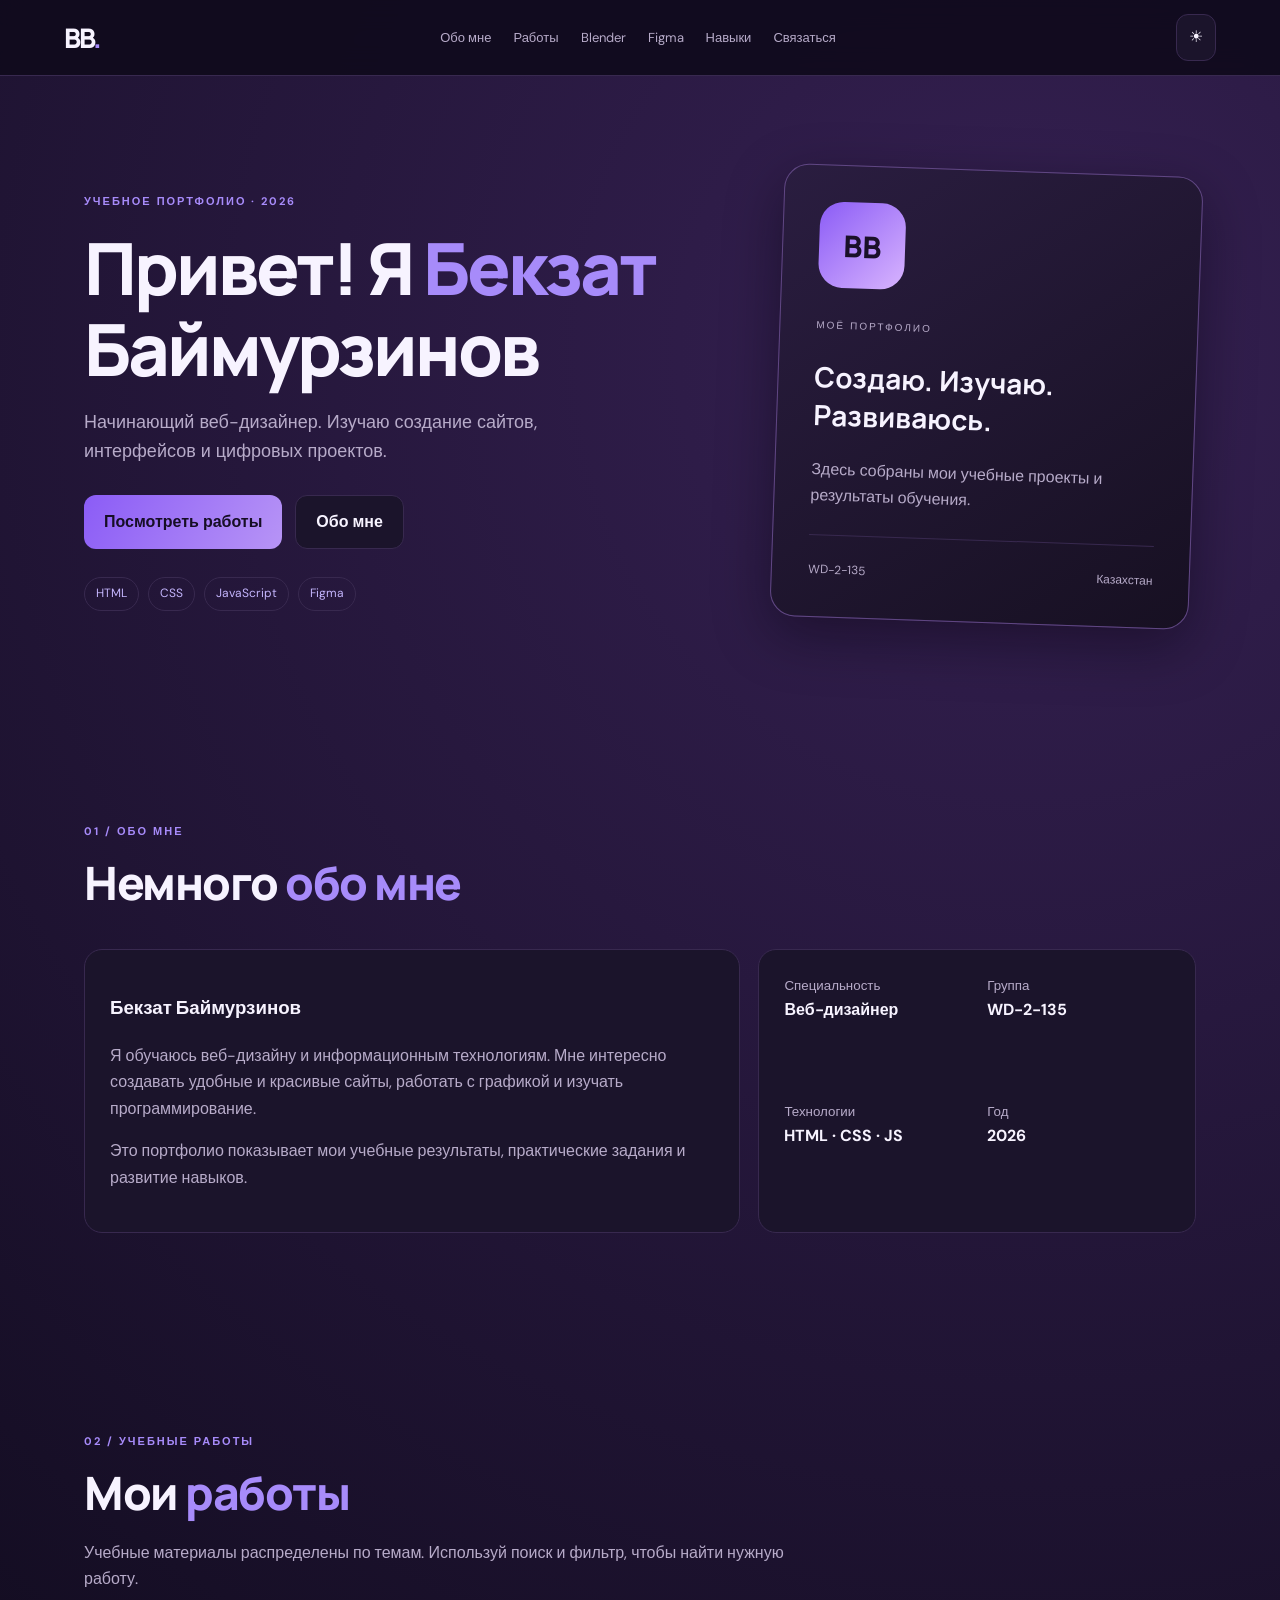
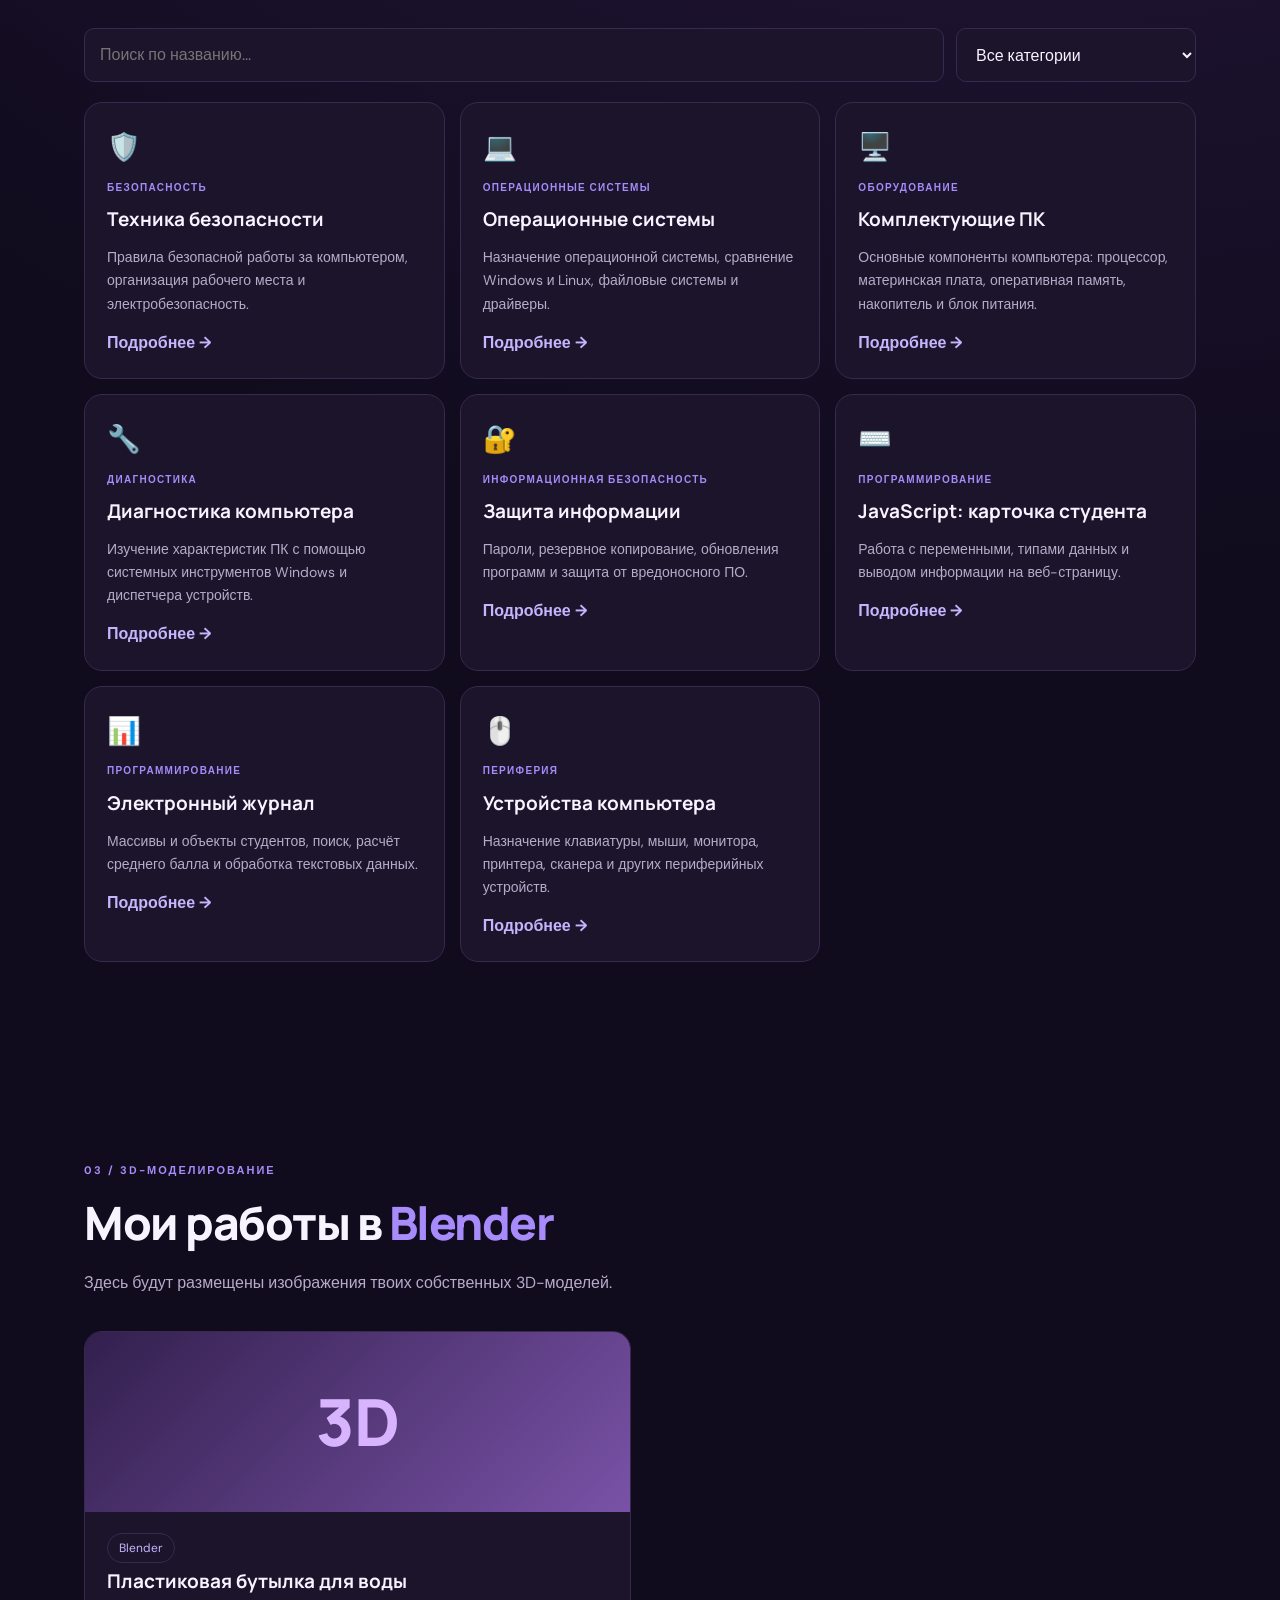
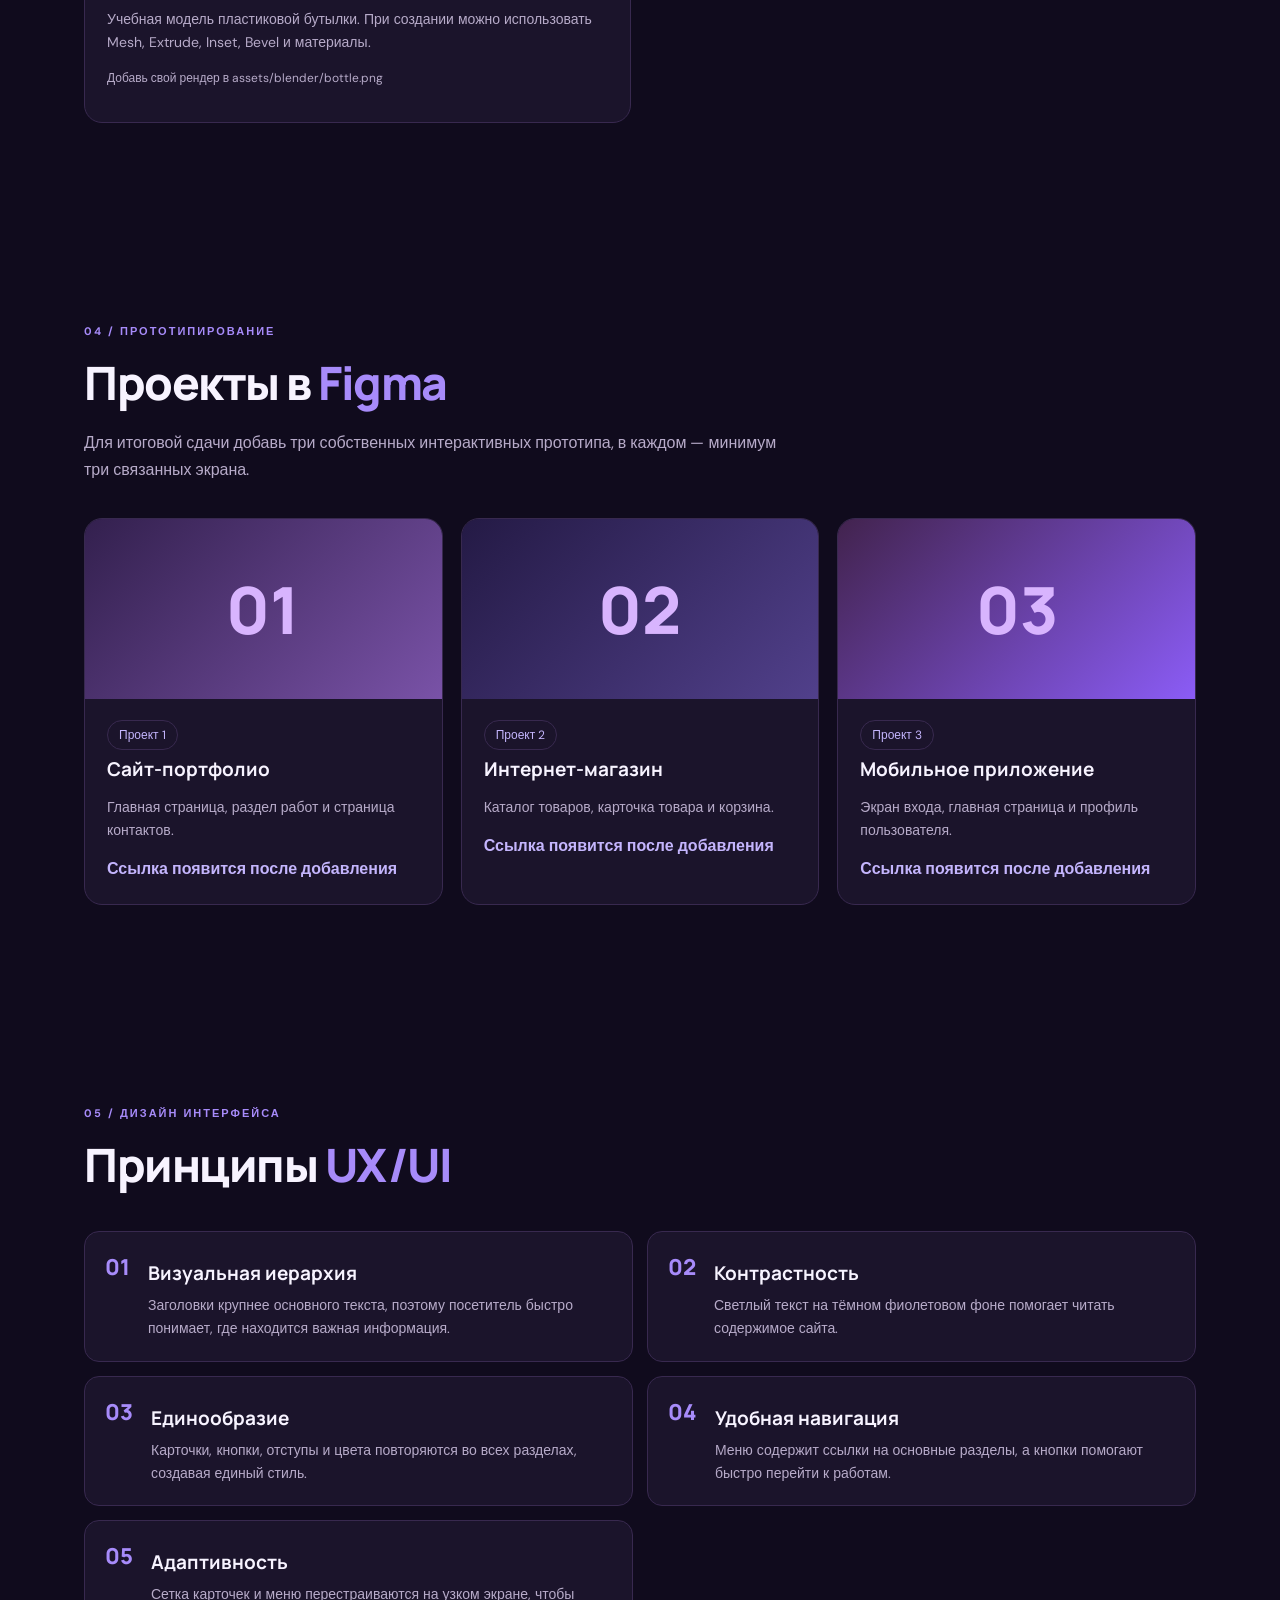
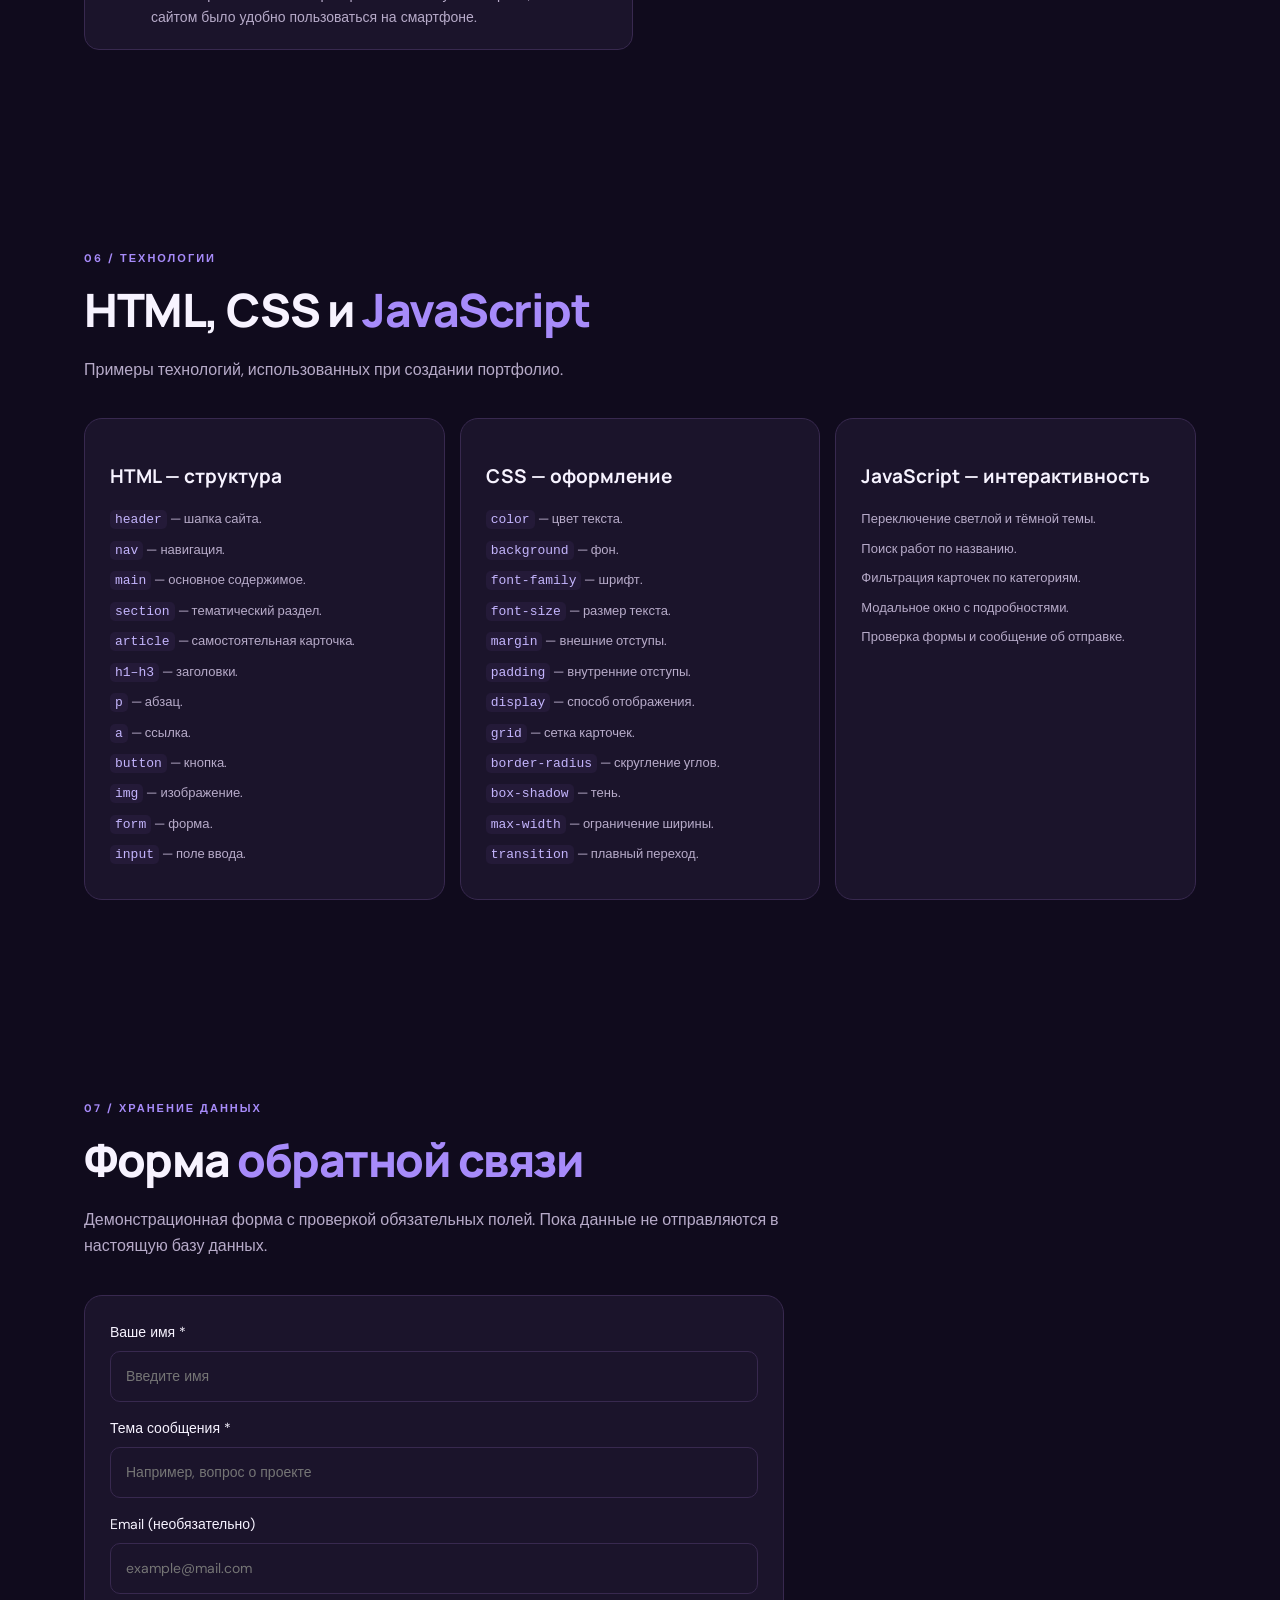
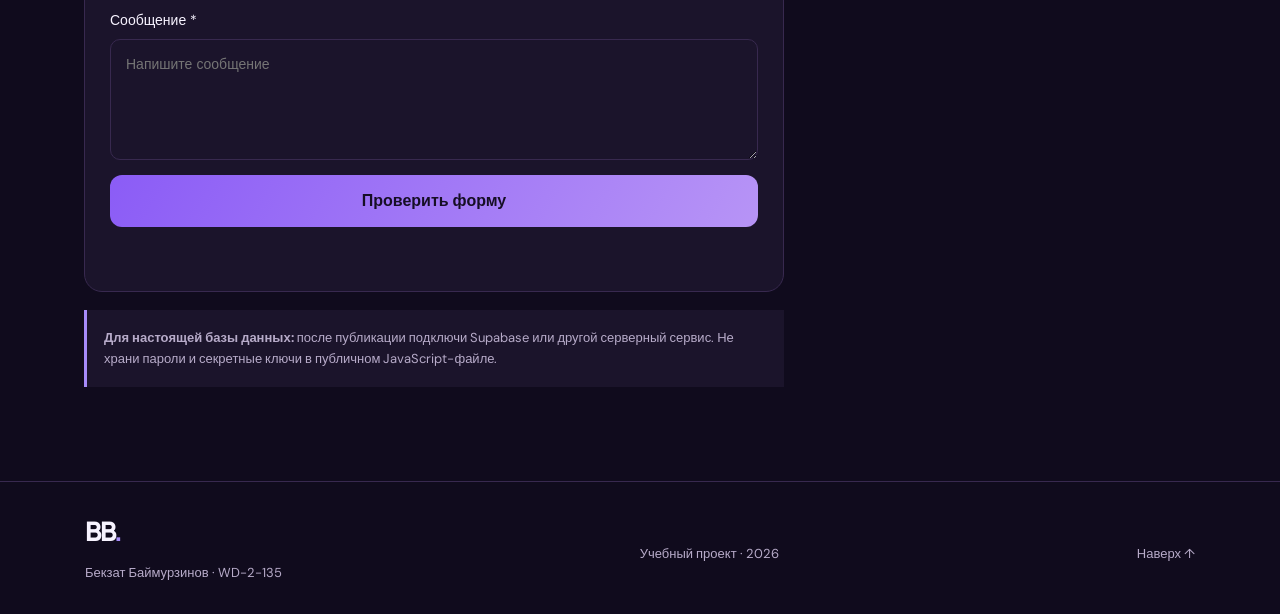
==== index.html @ d501aee7 "Add files via upload" ====
<!DOCTYPE html>
<html lang="ru">
<head>
  <meta charset="UTF-8">
  <meta name="viewport" content="width=device-width, initial-scale=1.0">
  <meta name="description" content="Учебное портфолио Бекзата Баймурзинова, веб-дизайнера.">
  <title>Бекзат Баймурзинов — Портфолио</title>
  <link rel="stylesheet" href="style.css">
</head>
<body>
  <header class="header">
    <a class="logo" href="#home">BB<span>.</span></a>
    <button class="menu-toggle" id="menuToggle" aria-label="Открыть меню">☰</button>
    <nav id="nav">
      <a href="#about">Обо мне</a>
      <a href="#works">Работы</a>
      <a href="#blender">Blender</a>
      <a href="#figma">Figma</a>
      <a href="#skills">Навыки</a>
      <a href="#contact">Связаться</a>
    </nav>
    <button class="theme-toggle" id="themeToggle" aria-label="Переключить тему">☀</button>
  </header>

  <main>
    <section class="hero section" id="home">
      <div class="hero-content">
        <p class="eyebrow">УЧЕБНОЕ ПОРТФОЛИО · 2026</p>
        <h1>Привет! Я <span>Бекзат</span><br>Баймурзинов</h1>
        <p class="hero-text">Начинающий веб-дизайнер. Изучаю создание сайтов, интерфейсов и цифровых проектов.</p>
        <div class="hero-actions">
          <a class="btn primary" href="#works">Посмотреть работы</a>
          <a class="btn secondary" href="#about">Обо мне</a>
        </div>
        <div class="hero-tags"><span>HTML</span><span>CSS</span><span>JavaScript</span><span>Figma</span></div>
      </div>
      <div class="hero-card">
        <div class="avatar">BB</div>
        <p class="hero-card-label">МОЁ ПОРТФОЛИО</p>
        <h2>Создаю. Изучаю. Развиваюсь.</h2>
        <p>Здесь собраны мои учебные проекты и результаты обучения.</p>
        <div class="card-line"></div>
        <div class="card-bottom"><span>WD-2-135</span><span>Казахстан</span></div>
      </div>
    </section>

    <section class="section" id="about">
      <div class="section-heading"><p class="eyebrow">01 / ОБО МНЕ</p><h2>Немного <span>обо мне</span></h2></div>
      <div class="about-grid">
        <article class="panel">
          <h3>Бекзат Баймурзинов</h3>
          <p>Я обучаюсь веб-дизайну и информационным технологиям. Мне интересно создавать удобные и красивые сайты, работать с графикой и изучать программирование.</p>
          <p>Это портфолио показывает мои учебные результаты, практические задания и развитие навыков.</p>
        </article>
        <article class="panel facts">
          <div><small>Специальность</small><strong>Веб-дизайнер</strong></div>
          <div><small>Группа</small><strong>WD-2-135</strong></div>
          <div><small>Технологии</small><strong>HTML · CSS · JS</strong></div>
          <div><small>Год</small><strong>2026</strong></div>
        </article>
      </div>
    </section>

    <section class="section" id="works">
      <div class="section-heading"><p class="eyebrow">02 / УЧЕБНЫЕ РАБОТЫ</p><h2>Мои <span>работы</span></h2><p>Учебные материалы распределены по темам. Используй поиск и фильтр, чтобы найти нужную работу.</p></div>
      <div class="toolbar">
        <input id="searchInput" type="search" placeholder="Поиск по названию...">
        <select id="categoryFilter" aria-label="Фильтр работ">
          <option value="all">Все категории</option>
          <option value="Безопасность">Безопасность</option>
          <option value="Операционные системы">Операционные системы</option>
          <option value="Оборудование">Оборудование</option>
          <option value="Программирование">Программирование</option>
        </select>
      </div>
      <div class="work-grid" id="workGrid">
        <article class="work-card" data-category="Безопасность"><div class="work-icon">🛡️</div><p class="work-category">БЕЗОПАСНОСТЬ</p><h3>Техника безопасности</h3><p>Правила безопасной работы за компьютером, организация рабочего места и электробезопасность.</p><button class="text-button details-btn" data-title="Техника безопасности" data-info="При работе за компьютером важно правильно организовать рабочее место, соблюдать расстояние до монитора, делать перерывы и не работать с повреждёнными кабелями.">Подробнее →</button></article>
        <article class="work-card" data-category="Операционные системы"><div class="work-icon">💻</div><p class="work-category">ОПЕРАЦИОННЫЕ СИСТЕМЫ</p><h3>Операционные системы</h3><p>Назначение операционной системы, сравнение Windows и Linux, файловые системы и драйверы.</p><button class="text-button details-btn" data-title="Операционные системы" data-info="Операционная система управляет ресурсами компьютера, файлами, устройствами и запуском приложений. Примеры: Windows и Linux.">Подробнее →</button></article>
        <article class="work-card" data-category="Оборудование"><div class="work-icon">🖥️</div><p class="work-category">ОБОРУДОВАНИЕ</p><h3>Комплектующие ПК</h3><p>Основные компоненты компьютера: процессор, материнская плата, оперативная память, накопитель и блок питания.</p><button class="text-button details-btn" data-title="Комплектующие ПК" data-info="Процессор выполняет вычисления, оперативная память временно хранит данные, SSD хранит файлы, материнская плата соединяет компоненты, а блок питания обеспечивает их энергией.">Подробнее →</button></article>
        <article class="work-card" data-category="Оборудование"><div class="work-icon">🔧</div><p class="work-category">ДИАГНОСТИКА</p><h3>Диагностика компьютера</h3><p>Изучение характеристик ПК с помощью системных инструментов Windows и диспетчера устройств.</p><button class="text-button details-btn" data-title="Диагностика компьютера" data-info="Для диагностики Windows можно использовать msinfo32, dxdiag и devmgmt.msc. Эти инструменты помогают узнать характеристики, проверить устройства и драйверы.">Подробнее →</button></article>
        <article class="work-card" data-category="Безопасность"><div class="work-icon">🔐</div><p class="work-category">ИНФОРМАЦИОННАЯ БЕЗОПАСНОСТЬ</p><h3>Защита информации</h3><p>Пароли, резервное копирование, обновления программ и защита от вредоносного ПО.</p><button class="text-button details-btn" data-title="Защита информации" data-info="Для защиты информации используют сложные уникальные пароли, двухфакторную аутентификацию, обновления, антивирусную защиту и резервные копии.">Подробнее →</button></article>
        <article class="work-card" data-category="Программирование"><div class="work-icon">⌨️</div><p class="work-category">ПРОГРАММИРОВАНИЕ</p><h3>JavaScript: карточка студента</h3><p>Работа с переменными, типами данных и выводом информации на веб-страницу.</p><button class="text-button details-btn" data-title="JavaScript: карточка студента" data-info="В проекте используются переменные разных типов: строки, числа и логические значения. JavaScript выводит данные студента на HTML-страницу.">Подробнее →</button></article>
        <article class="work-card" data-category="Программирование"><div class="work-icon">📊</div><p class="work-category">ПРОГРАММИРОВАНИЕ</p><h3>Электронный журнал</h3><p>Массивы и объекты студентов, поиск, расчёт среднего балла и обработка текстовых данных.</p><button class="text-button details-btn" data-title="Электронный журнал" data-info="Электронный журнал хранит список студентов и оценки. С помощью JavaScript можно выполнять поиск, рассчитывать средний балл и выводить статистику.">Подробнее →</button></article>
        <article class="work-card" data-category="Оборудование"><div class="work-icon">🖱️</div><p class="work-category">ПЕРИФЕРИЯ</p><h3>Устройства компьютера</h3><p>Назначение клавиатуры, мыши, монитора, принтера, сканера и других периферийных устройств.</p><button class="text-button details-btn" data-title="Устройства компьютера" data-info="Периферийные устройства расширяют возможности ПК: клавиатура и мышь используются для ввода, монитор — для вывода изображения, принтер — для печати.">Подробнее →</button></article>
      </div>
      <p class="empty-state" id="emptyState" hidden>По вашему запросу ничего не найдено.</p>
    </section>

    <section class="section" id="blender">
      <div class="section-heading"><p class="eyebrow">03 / 3D-МОДЕЛИРОВАНИЕ</p><h2>Мои работы в <span>Blender</span></h2><p>Здесь будут размещены изображения твоих собственных 3D-моделей.</p></div>
      <div class="project-grid">
        <article class="project-card"><div class="placeholder-art">3D</div><div class="project-body"><span class="pill">Blender</span><h3>Пластиковая бутылка для воды</h3><p>Учебная модель пластиковой бутылки. При создании можно использовать Mesh, Extrude, Inset, Bevel и материалы.</p><p class="muted">Добавь свой рендер в assets/blender/bottle.png</p></div></article>
      </div>
    </section>

    <section class="section" id="figma">
      <div class="section-heading"><p class="eyebrow">04 / ПРОТОТИПИРОВАНИЕ</p><h2>Проекты в <span>Figma</span></h2><p>Для итоговой сдачи добавь три собственных интерактивных прототипа, в каждом — минимум три связанных экрана.</p></div>
      <div class="project-grid three">
        <article class="project-card"><div class="placeholder-art">01</div><div class="project-body"><span class="pill">Проект 1</span><h3>Сайт-портфолио</h3><p>Главная страница, раздел работ и страница контактов.</p><a class="text-button" href="#" aria-label="Добавить ссылку на прототип 1">Ссылка появится после добавления</a></div></article>
        <article class="project-card"><div class="placeholder-art alt">02</div><div class="project-body"><span class="pill">Проект 2</span><h3>Интернет-магазин</h3><p>Каталог товаров, карточка товара и корзина.</p><a class="text-button" href="#" aria-label="Добавить ссылку на прототип 2">Ссылка появится после добавления</a></div></article>
        <article class="project-card"><div class="placeholder-art third">03</div><div class="project-body"><span class="pill">Проект 3</span><h3>Мобильное приложение</h3><p>Экран входа, главная страница и профиль пользователя.</p><a class="text-button" href="#" aria-label="Добавить ссылку на прототип 3">Ссылка появится после добавления</a></div></article>
      </div>
    </section>

    <section class="section" id="uxui">
      <div class="section-heading"><p class="eyebrow">05 / ДИЗАЙН ИНТЕРФЕЙСА</p><h2>Принципы <span>UX/UI</span></h2></div>
      <div class="principles">
        <article><b>01</b><div><h3>Визуальная иерархия</h3><p>Заголовки крупнее основного текста, поэтому посетитель быстро понимает, где находится важная информация.</p></div></article>
        <article><b>02</b><div><h3>Контрастность</h3><p>Светлый текст на тёмном фиолетовом фоне помогает читать содержимое сайта.</p></div></article>
        <article><b>03</b><div><h3>Единообразие</h3><p>Карточки, кнопки, отступы и цвета повторяются во всех разделах, создавая единый стиль.</p></div></article>
        <article><b>04</b><div><h3>Удобная навигация</h3><p>Меню содержит ссылки на основные разделы, а кнопки помогают быстро перейти к работам.</p></div></article>
        <article><b>05</b><div><h3>Адаптивность</h3><p>Сетка карточек и меню перестраиваются на узком экране, чтобы сайтом было удобно пользоваться на смартфоне.</p></div></article>
      </div>
    </section>

    <section class="section" id="skills">
      <div class="section-heading"><p class="eyebrow">06 / ТЕХНОЛОГИИ</p><h2>HTML, CSS и <span>JavaScript</span></h2><p>Примеры технологий, использованных при создании портфолио.</p></div>
      <div class="tech-grid">
        <article class="panel"><h3>HTML — структура</h3><p><code>header</code> — шапка сайта.</p><p><code>nav</code> — навигация.</p><p><code>main</code> — основное содержимое.</p><p><code>section</code> — тематический раздел.</p><p><code>article</code> — самостоятельная карточка.</p><p><code>h1–h3</code> — заголовки.</p><p><code>p</code> — абзац.</p><p><code>a</code> — ссылка.</p><p><code>button</code> — кнопка.</p><p><code>img</code> — изображение.</p><p><code>form</code> — форма.</p><p><code>input</code> — поле ввода.</p></article>
        <article class="panel"><h3>CSS — оформление</h3><p><code>color</code> — цвет текста.</p><p><code>background</code> — фон.</p><p><code>font-family</code> — шрифт.</p><p><code>font-size</code> — размер текста.</p><p><code>margin</code> — внешние отступы.</p><p><code>padding</code> — внутренние отступы.</p><p><code>display</code> — способ отображения.</p><p><code>grid</code> — сетка карточек.</p><p><code>border-radius</code> — скругление углов.</p><p><code>box-shadow</code> — тень.</p><p><code>max-width</code> — ограничение ширины.</p><p><code>transition</code> — плавный переход.</p></article>
        <article class="panel"><h3>JavaScript — интерактивность</h3><p>Переключение светлой и тёмной темы.</p><p>Поиск работ по названию.</p><p>Фильтрация карточек по категориям.</p><p>Модальное окно с подробностями.</p><p>Проверка формы и сообщение об отправке.</p></article>
      </div>
    </section>

    <section class="section" id="database">
      <div class="section-heading"><p class="eyebrow">07 / ХРАНЕНИЕ ДАННЫХ</p><h2>Форма <span>обратной связи</span></h2><p>Демонстрационная форма с проверкой обязательных полей. Пока данные не отправляются в настоящую базу данных.</p></div>
      <form class="contact-form panel" id="contactForm">
        <label>Ваше имя *<input name="visitorName" required minlength="2" placeholder="Введите имя"></label>
        <label>Тема сообщения *<input name="subject" required placeholder="Например, вопрос о проекте"></label>
        <label>Email (необязательно)<input name="email" type="email" placeholder="example@mail.com"></label>
        <label>Сообщение *<textarea name="message" required minlength="5" rows="4" placeholder="Напишите сообщение"></textarea></label>
        <button class="btn primary" type="submit">Проверить форму</button>
        <p class="form-note" id="formMessage" role="status"></p>
      </form>
      <div class="notice"><strong>Для настоящей базы данных:</strong> после публикации подключи Supabase или другой серверный сервис. Не храни пароли и секретные ключи в публичном JavaScript-файле.</div>
    </section>
  </main>

  <footer id="contact">
    <div><a class="logo" href="#home">BB<span>.</span></a><p>Бекзат Баймурзинов · WD-2-135</p></div>
    <p>Учебный проект · 2026</p>
    <a href="#home">Наверх ↑</a>
  </footer>

  <dialog id="detailsDialog"><button class="dialog-close" id="dialogClose" aria-label="Закрыть">×</button><p class="eyebrow">УЧЕБНАЯ РАБОТА</p><h2 id="dialogTitle"></h2><p id="dialogInfo"></p></dialog>
  <script src="script.js"></script>
</body>
</html>
---- style.css ----
@import url('https://fonts.googleapis.com/css2?family=DM+Sans:wght@400;500;600;700&family=Manrope:wght@400;500;600;700;800&display=swap');
:root{--bg:#100b1d;--surface:#1b142b;--surface2:#241a38;--text:#f7f3ff;--muted:#b7abc9;--accent:#a78bfa;--accent2:#c4b5fd;--line:#38294f;--shadow:0 18px 55px #05020b66}
*{box-sizing:border-box}html{scroll-behavior:smooth;scroll-padding-top:90px}body{margin:0;background:radial-gradient(circle at 80% 5%,#352052 0,transparent 27%),var(--bg);color:var(--text);font-family:'DM Sans',sans-serif;line-height:1.65}a{color:inherit;text-decoration:none}button,input,select,textarea{font:inherit}.header{height:76px;padding:0 max(5%,calc((100% - 1160px)/2));display:flex;align-items:center;gap:28px;justify-content:space-between;position:sticky;top:0;z-index:10;background:#100b1deF;border-bottom:1px solid var(--line);backdrop-filter:blur(14px)}.logo{font:800 27px Manrope;color:var(--text);letter-spacing:-2px}.logo span,h1 span,h2 span{color:var(--accent)}nav{display:flex;gap:22px}nav a{font-size:13px;color:var(--muted)}nav a:hover,.text-button:hover{color:var(--accent2)}.theme-toggle,.menu-toggle{border:1px solid var(--line);background:var(--surface);color:var(--text);border-radius:12px;padding:9px 12px;cursor:pointer}.menu-toggle{display:none}.section{max-width:1160px;margin:auto;padding:94px 24px}.hero{min-height:610px;display:grid;grid-template-columns:1.2fr .8fr;align-items:center;gap:65px}.eyebrow{color:var(--accent);font-size:11px;font-weight:700;letter-spacing:2px}.hero h1{font:800 clamp(42px,6vw,72px)/1.12 Manrope;letter-spacing:-3px;margin:18px 0}.hero-text{color:var(--muted);font-size:18px;max-width:560px}.hero-actions{display:flex;gap:13px;margin:28px 0}.btn{display:inline-flex;align-items:center;justify-content:center;border:0;border-radius:12px;padding:13px 20px;font-weight:700;cursor:pointer}.primary{background:linear-gradient(120deg,#8b5cf6,#b794f6);color:#160e25}.secondary{border:1px solid var(--line);color:var(--text);background:var(--surface)}.hero-tags{display:flex;gap:9px;flex-wrap:wrap}.hero-tags span,.pill{font-size:12px;color:var(--accent2);border:1px solid var(--line);padding:6px 11px;border-radius:30px}.hero-card{padding:36px;border:1px solid #604783;background:linear-gradient(145deg,#2a1d40,#171022);border-radius:25px;box-shadow:var(--shadow);transform:rotate(2deg)}.avatar{height:86px;width:86px;display:grid;place-items:center;border-radius:24px;background:linear-gradient(135deg,#8b5cf6,#d8b4fe);font:800 30px Manrope;color:#1a1029}.hero-card-label{font-size:10px;letter-spacing:2px;color:var(--accent);margin-top:30px}.hero-card h2{font:700 28px Manrope}.hero-card p{color:var(--muted)}.card-line{height:1px;background:var(--line);margin:25px 0}.card-bottom{display:flex;justify-content:space-between;color:var(--muted);font-size:12px}.section-heading{max-width:700px;margin-bottom:35px}.section-heading h2{font:800 clamp(32px,4vw,46px) Manrope;letter-spacing:-1.5px;margin:8px 0}.section-heading>p:last-child{color:var(--muted)}.about-grid{display:grid;grid-template-columns:1.2fr .8fr;gap:18px}.panel,.work-card,.project-card{background:var(--surface);border:1px solid var(--line);border-radius:18px;padding:25px}.panel p,.work-card p,.project-card p{color:var(--muted)}.facts{display:grid;grid-template-columns:1fr 1fr;gap:20px}.facts div{display:flex;flex-direction:column}.facts small{color:var(--muted)}.toolbar{display:flex;gap:12px;margin-bottom:20px}.toolbar input,.toolbar select,.contact-form input,.contact-form textarea{width:100%;padding:13px 15px;background:var(--surface);border:1px solid var(--line);border-radius:10px;color:var(--text);outline:none}.toolbar input:focus,.contact-form input:focus,.contact-form textarea:focus{border-color:var(--accent)}.toolbar select{max-width:240px}.work-grid{display:grid;grid-template-columns:repeat(3,1fr);gap:15px}.work-card{padding:22px;transition:.2s}.work-card:hover,.project-card:hover{transform:translateY(-4px);border-color:#8060ad}.work-icon{font-size:27px}.work-category{font-size:10px!important;letter-spacing:1.3px;color:var(--accent)!important;font-weight:700}.work-card h3,.project-card h3,.principles h3{font:700 19px Manrope;margin:8px 0}.work-card p:not(.work-category){font-size:14px}.text-button{background:none;border:0;padding:0;color:var(--accent2);font-weight:700;cursor:pointer}.empty-state{color:var(--muted)}.project-grid{display:grid;grid-template-columns:repeat(2,1fr);gap:18px}.project-grid.three{grid-template-columns:repeat(3,1fr)}.project-card{padding:0;overflow:hidden}.placeholder-art{height:180px;display:grid;place-items:center;font:800 65px Manrope;color:#d8b4fe;background:linear-gradient(135deg,#33204e,#7952a7)}.placeholder-art.alt{background:linear-gradient(135deg,#241a45,#51408b)}.placeholder-art.third{background:linear-gradient(135deg,#42234e,#8b5cf6)}.project-body{padding:22px}.project-body p{font-size:14px}.muted{font-size:12px!important}.principles{display:grid;grid-template-columns:1fr 1fr;gap:14px}.principles article{display:flex;gap:18px;padding:20px;background:var(--surface);border:1px solid var(--line);border-radius:15px}.principles article>b{font:800 22px Manrope;color:var(--accent)}.principles p{color:var(--muted);margin:0;font-size:14px}.tech-grid{display:grid;grid-template-columns:repeat(3,1fr);gap:15px}.tech-grid h3{font:700 19px Manrope}.tech-grid p{font-size:13px;margin:8px 0}.tech-grid code{color:var(--accent2);background:var(--surface2);padding:2px 5px;border-radius:5px}.contact-form{max-width:700px;display:grid;gap:15px}.contact-form label{display:grid;gap:7px;font-size:14px}.contact-form textarea{resize:vertical}.form-note{margin:0;min-height:24px}.notice{max-width:700px;margin-top:18px;padding:17px;border-left:3px solid var(--accent);background:var(--surface);color:var(--muted);font-size:13px}footer{border-top:1px solid var(--line);padding:30px max(5%,calc((100% - 1110px)/2));display:flex;align-items:center;justify-content:space-between;gap:20px;color:var(--muted);font-size:13px}dialog{max-width:480px;width:calc(100% - 32px);background:var(--surface2);color:var(--text);border:1px solid var(--line);border-radius:18px;padding:30px;box-shadow:var(--shadow)}dialog::backdrop{background:#05020bcc;backdrop-filter:blur(4px)}dialog p:last-child{color:var(--muted)}.dialog-close{float:right;border:0;background:none;color:var(--text);font-size:25px;cursor:pointer}
body.light{--bg:#f6f2fc;--surface:#fff;--surface2:#eee7fa;--text:#241936;--muted:#655a75;--line:#ded2ed;--accent:#7545c5;--accent2:#6840a8;--shadow:0 18px 55px #34204a18;background:radial-gradient(circle at 80% 5%,#e6dafa 0,transparent 27%),var(--bg)}body.light .header{background:#f6f2fced}body.light .hero-card{background:linear-gradient(145deg,#fff,#eee7fa)}
@media(max-width:850px){nav{gap:12px}nav a{font-size:12px}.work-grid{grid-template-columns:repeat(2,1fr)}.project-grid.three,.tech-grid{grid-template-columns:1fr 1fr}.hero{gap:25px}}
@media(max-width:650px){.header{height:66px;padding:0 18px}.menu-toggle{display:block;margin-left:auto}nav{display:none;position:absolute;top:65px;left:0;right:0;padding:18px;background:var(--surface);border-bottom:1px solid var(--line);flex-direction:column}nav.open{display:flex}.theme-toggle{margin-left:0}.section{padding:65px 18px}.hero{grid-template-columns:1fr;padding-top:65px;min-height:auto}.hero h1{letter-spacing:-2px}.hero-card{transform:none}.about-grid,.work-grid,.project-grid,.project-grid.three,.principles,.tech-grid{grid-template-columns:1fr}.toolbar{flex-direction:column}.toolbar select{max-width:none}.facts{grid-template-columns:1fr 1fr}footer{padding:25px 18px;flex-wrap:wrap}footer>p{width:100%;order:3}}
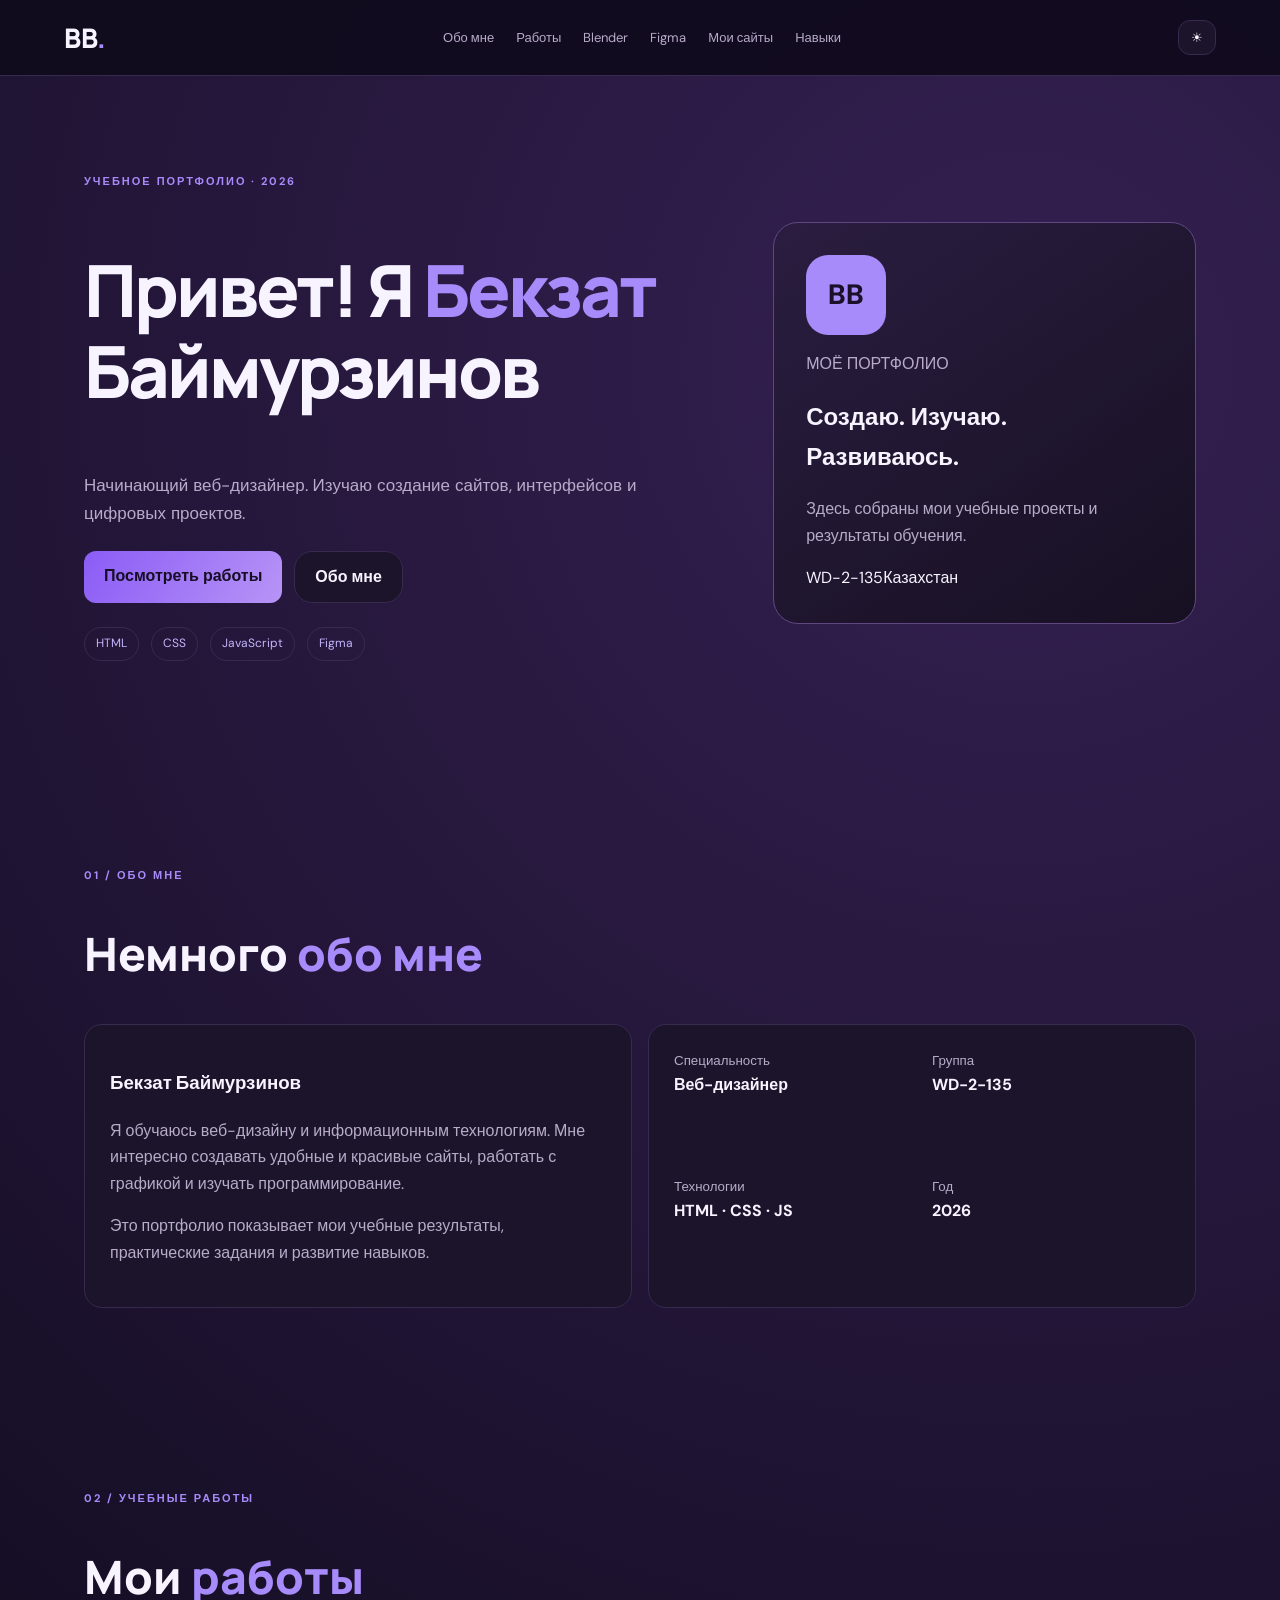
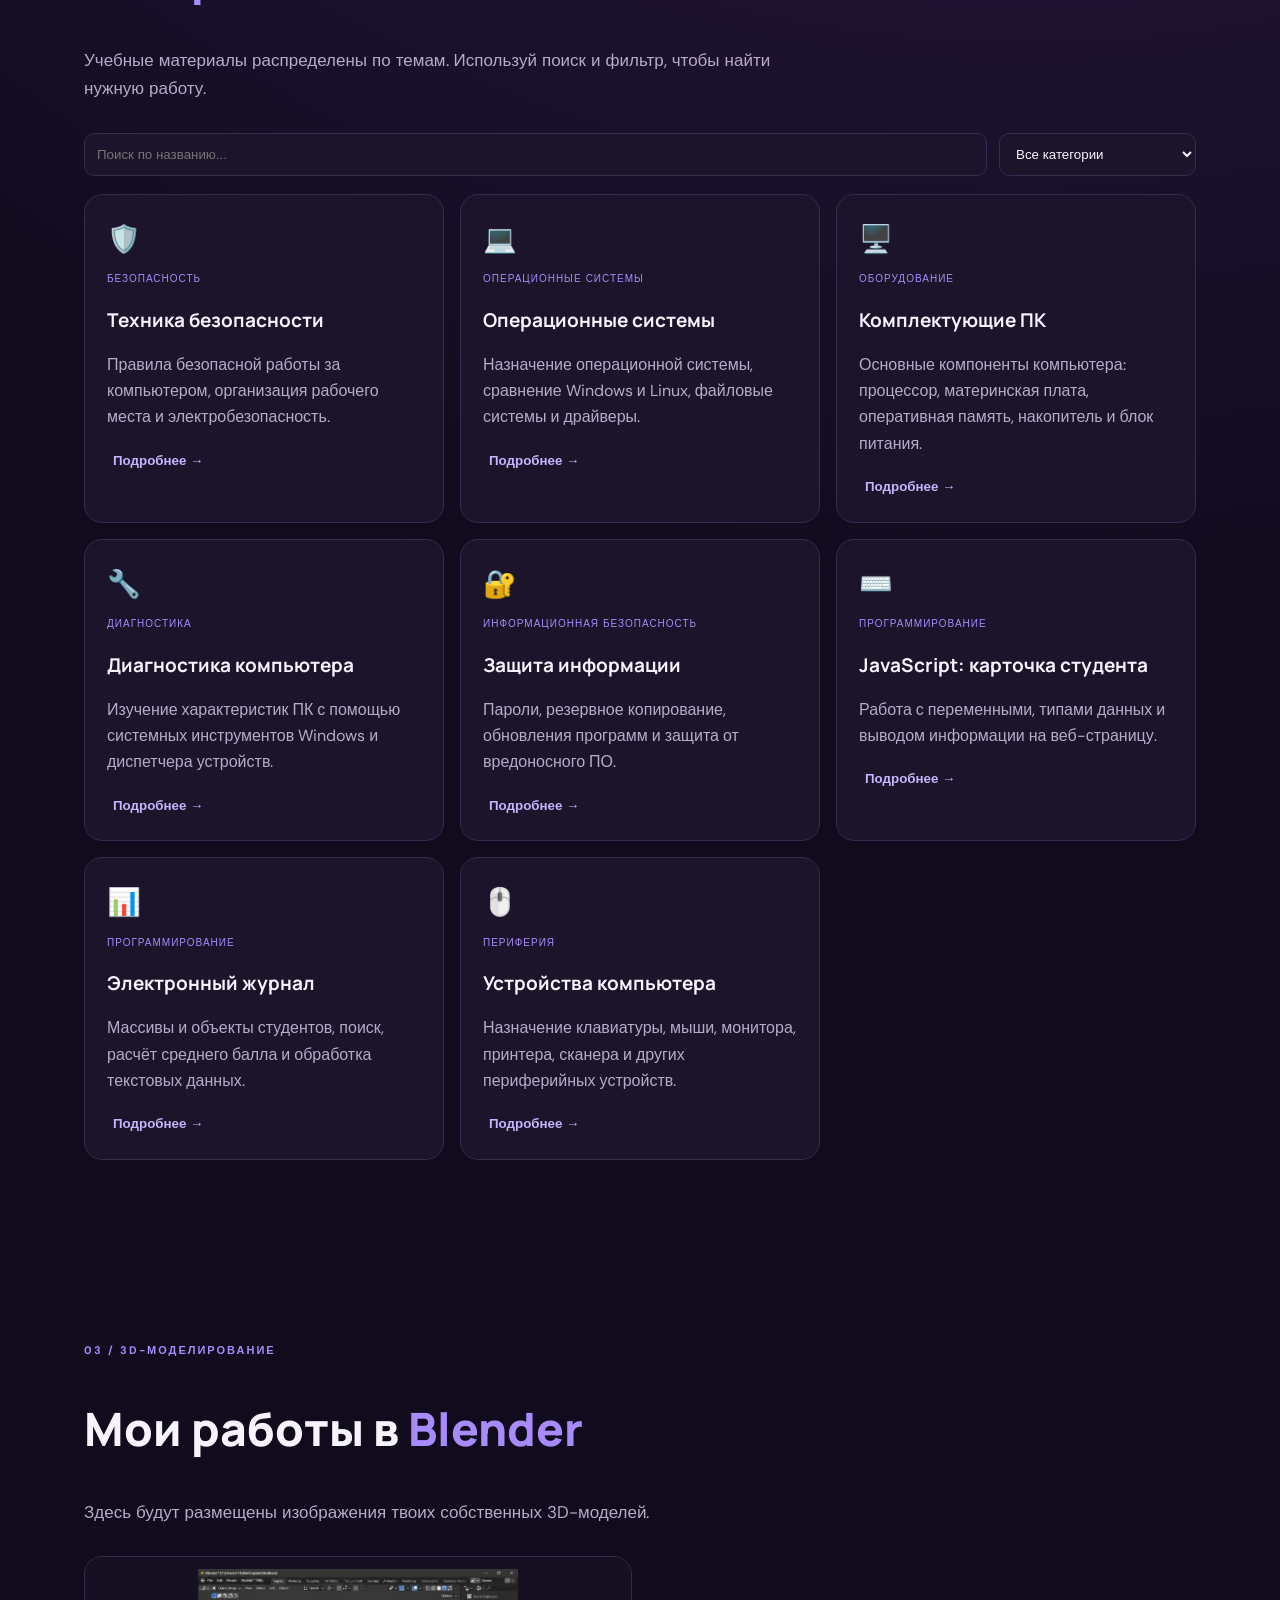
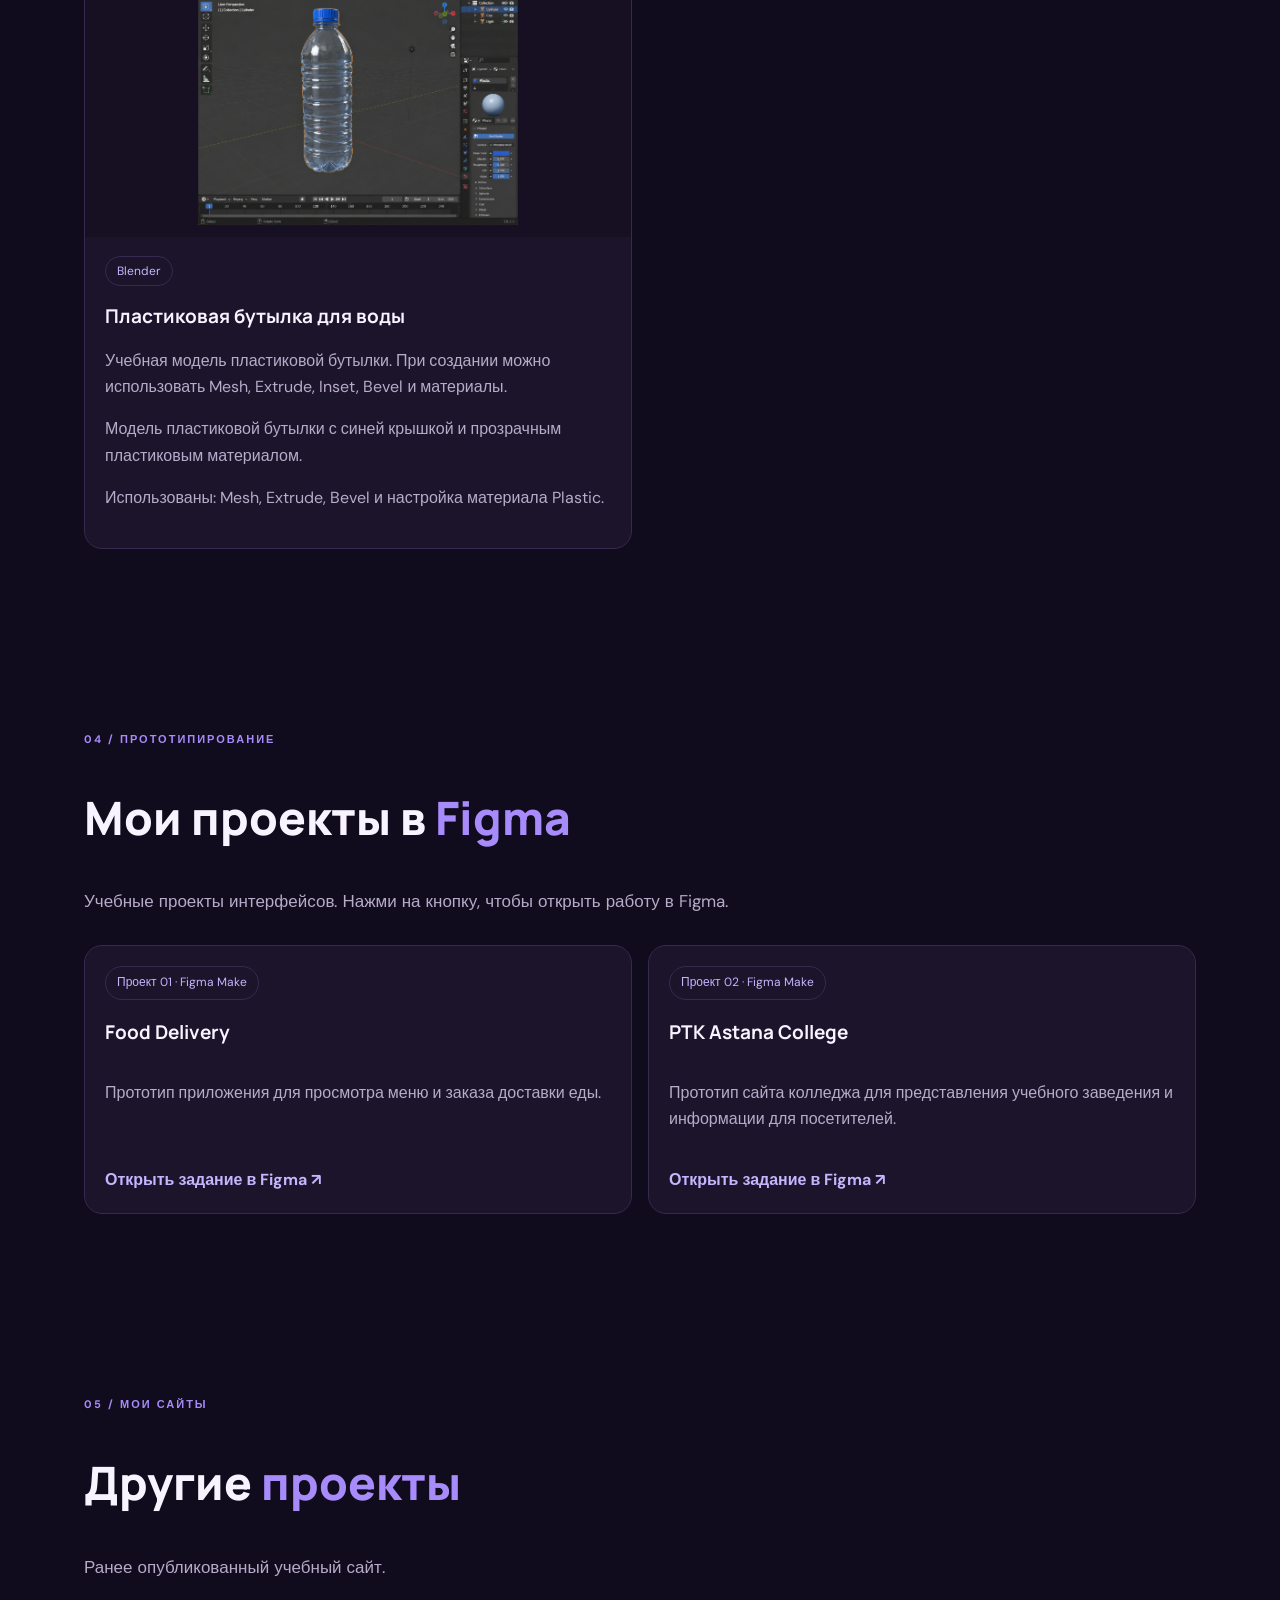
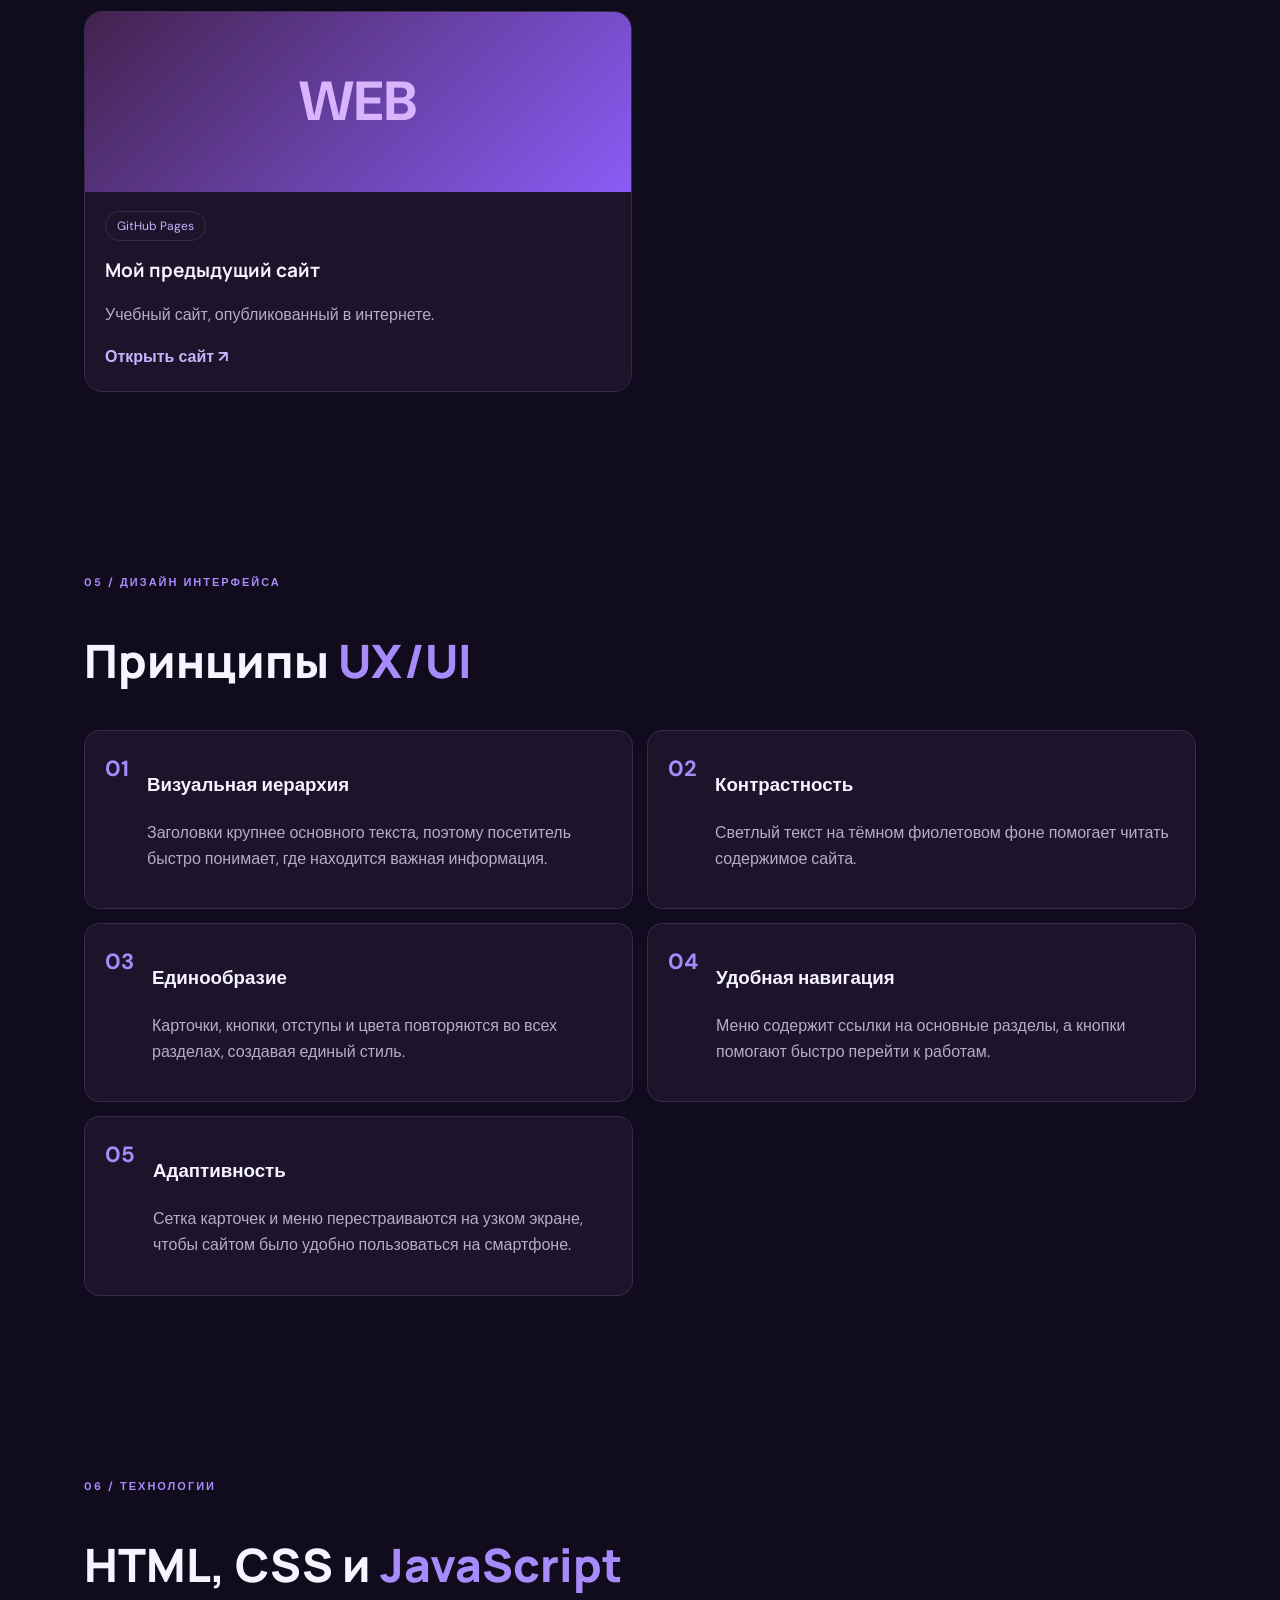
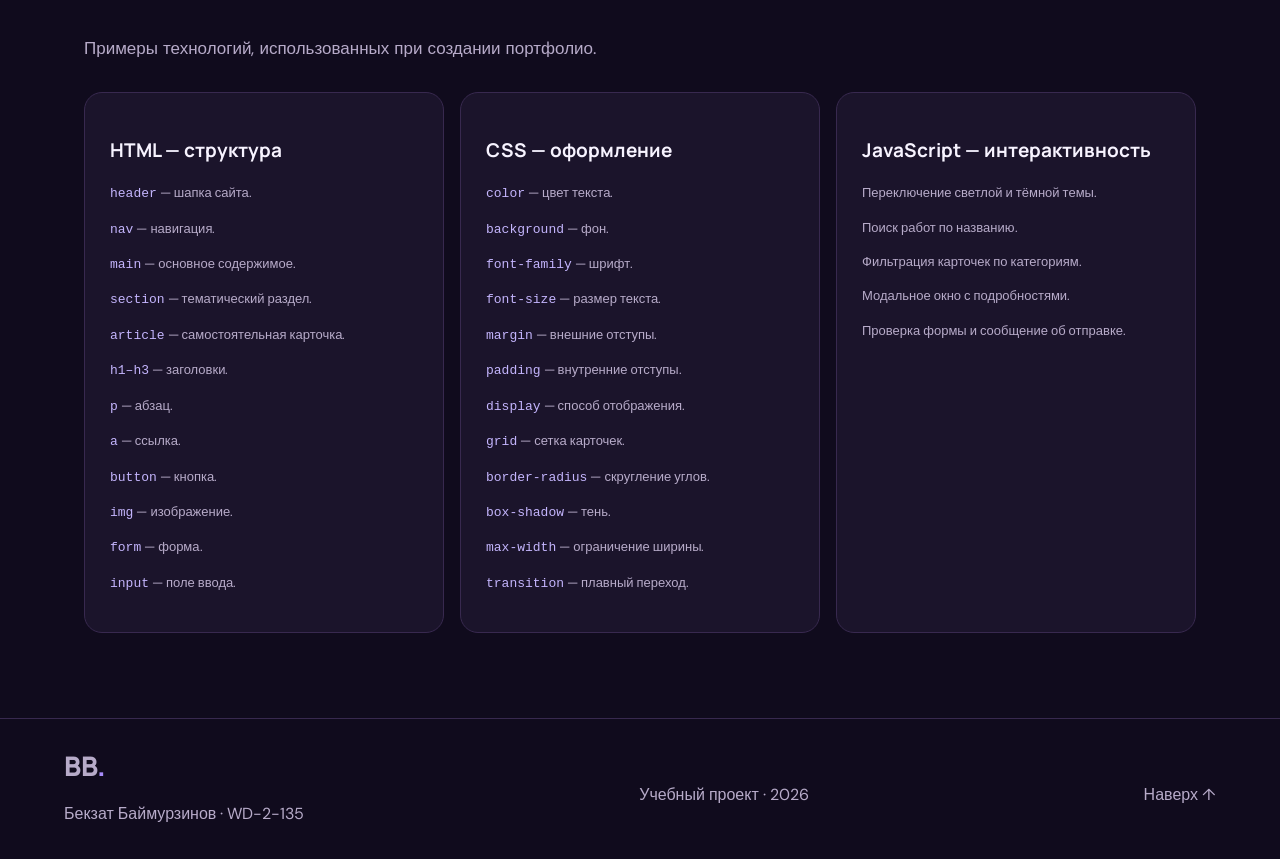
==== commit 99a9eee3: "Add files via upload" ====
--- a/index.html
+++ b/index.html
@@ -16,8 +16,8 @@
       <a href="#works">Работы</a>
       <a href="#blender">Blender</a>
       <a href="#figma">Figma</a>
+      <a href="#previous-site">Мои сайты</a>
       <a href="#skills">Навыки</a>
-      <a href="#contact">Связаться</a>
     </nav>
     <button class="theme-toggle" id="themeToggle" aria-label="Переключить тему">☀</button>
   </header>
@@ -89,17 +89,39 @@
     <section class="section" id="blender">
       <div class="section-heading"><p class="eyebrow">03 / 3D-МОДЕЛИРОВАНИЕ</p><h2>Мои работы в <span>Blender</span></h2><p>Здесь будут размещены изображения твоих собственных 3D-моделей.</p></div>
       <div class="project-grid">
-        <article class="project-card"><div class="placeholder-art">3D</div><div class="project-body"><span class="pill">Blender</span><h3>Пластиковая бутылка для воды</h3><p>Учебная модель пластиковой бутылки. При создании можно использовать Mesh, Extrude, Inset, Bevel и материалы.</p><p class="muted">Добавь свой рендер в assets/blender/bottle.png</p></div></article>
+        <article class="project-card"><img class="project-image" src="assets/blender/bottle.png" alt="Пластиковая бутылка, созданная в Blender"><div class="project-body"><span class="pill">Blender</span><h3>Пластиковая бутылка для воды</h3><p>Учебная модель пластиковой бутылки. При создании можно использовать Mesh, Extrude, Inset, Bevel и материалы.</p><p class="muted">Модель пластиковой бутылки с синей крышкой и прозрачным пластиковым материалом.</p><p class="muted">Использованы: Mesh, Extrude, Bevel и настройка материала Plastic.</p></div></article>
       </div>
     </section>
 
     <section class="section" id="figma">
-      <div class="section-heading"><p class="eyebrow">04 / ПРОТОТИПИРОВАНИЕ</p><h2>Проекты в <span>Figma</span></h2><p>Для итоговой сдачи добавь три собственных интерактивных прототипа, в каждом — минимум три связанных экрана.</p></div>
-      <div class="project-grid three">
-        <article class="project-card"><div class="placeholder-art">01</div><div class="project-body"><span class="pill">Проект 1</span><h3>Сайт-портфолио</h3><p>Главная страница, раздел работ и страница контактов.</p><a class="text-button" href="#" aria-label="Добавить ссылку на прототип 1">Ссылка появится после добавления</a></div></article>
-        <article class="project-card"><div class="placeholder-art alt">02</div><div class="project-body"><span class="pill">Проект 2</span><h3>Интернет-магазин</h3><p>Каталог товаров, карточка товара и корзина.</p><a class="text-button" href="#" aria-label="Добавить ссылку на прототип 2">Ссылка появится после добавления</a></div></article>
-        <article class="project-card"><div class="placeholder-art third">03</div><div class="project-body"><span class="pill">Проект 3</span><h3>Мобильное приложение</h3><p>Экран входа, главная страница и профиль пользователя.</p><a class="text-button" href="#" aria-label="Добавить ссылку на прототип 3">Ссылка появится после добавления</a></div></article>
+      <div class="section-heading">
+        <p class="eyebrow">04 / ПРОТОТИПИРОВАНИЕ</p>
+        <h2>Мои проекты в <span>Figma</span></h2>
+        <p>Учебные проекты интерфейсов. Нажми на кнопку, чтобы открыть работу в Figma.</p>
       </div>
+      <div class="project-grid">
+        <article class="project-card figma-card">
+          <div class="project-body">
+            <span class="pill">Проект 01 · Figma Make</span>
+            <h3>Food Delivery</h3>
+            <p>Прототип приложения для просмотра меню и заказа доставки еды.</p>
+            <a class="text-button" href="https://www.figma.com/make/YGvCP7dwBQ1LJeaiKDVnZe/Food-Delivery-Ordering-App?t=hYKYVuRdSzunrpak-1" target="_blank" rel="noopener noreferrer">Открыть задание в Figma ↗</a>
+          </div>
+        </article>
+        <article class="project-card figma-card">
+          <div class="project-body">
+            <span class="pill">Проект 02 · Figma Make</span>
+            <h3>PTK Astana College</h3>
+            <p>Прототип сайта колледжа для представления учебного заведения и информации для посетителей.</p>
+            <a class="text-button" href="https://www.figma.com/make/vGateapTKL1WYJX1v8EpC2/PTK-Astana-College-Website?t=v96a0sLWxyd9qMYS-1" target="_blank" rel="noopener noreferrer">Открыть задание в Figma ↗</a>
+          </div>
+        </article>
+      </div>
+    </section>
+
+    <section class="section" id="previous-site">
+      <div class="section-heading"><p class="eyebrow">05 / МОИ САЙТЫ</p><h2>Другие <span>проекты</span></h2><p>Ранее опубликованный учебный сайт.</p></div>
+      <div class="project-grid"><article class="project-card"><div class="placeholder-art third">WEB</div><div class="project-body"><span class="pill">GitHub Pages</span><h3>Мой предыдущий сайт</h3><p>Учебный сайт, опубликованный в интернете.</p><a class="text-button" href="https://bekff282-crypto.github.io/student-portfolo/" target="_blank" rel="noopener noreferrer">Открыть сайт ↗</a></div></article></div>
     </section>
 
     <section class="section" id="uxui">
@@ -121,22 +143,9 @@
         <article class="panel"><h3>JavaScript — интерактивность</h3><p>Переключение светлой и тёмной темы.</p><p>Поиск работ по названию.</p><p>Фильтрация карточек по категориям.</p><p>Модальное окно с подробностями.</p><p>Проверка формы и сообщение об отправке.</p></article>
       </div>
     </section>
+</main>
 
-    <section class="section" id="database">
-      <div class="section-heading"><p class="eyebrow">07 / ХРАНЕНИЕ ДАННЫХ</p><h2>Форма <span>обратной связи</span></h2><p>Демонстрационная форма с проверкой обязательных полей. Пока данные не отправляются в настоящую базу данных.</p></div>
-      <form class="contact-form panel" id="contactForm">
-        <label>Ваше имя *<input name="visitorName" required minlength="2" placeholder="Введите имя"></label>
-        <label>Тема сообщения *<input name="subject" required placeholder="Например, вопрос о проекте"></label>
-        <label>Email (необязательно)<input name="email" type="email" placeholder="example@mail.com"></label>
-        <label>Сообщение *<textarea name="message" required minlength="5" rows="4" placeholder="Напишите сообщение"></textarea></label>
-        <button class="btn primary" type="submit">Проверить форму</button>
-        <p class="form-note" id="formMessage" role="status"></p>
-      </form>
-      <div class="notice"><strong>Для настоящей базы данных:</strong> после публикации подключи Supabase или другой серверный сервис. Не храни пароли и секретные ключи в публичном JavaScript-файле.</div>
-    </section>
-  </main>
-
-  <footer id="contact">
+  <footer>
     <div><a class="logo" href="#home">BB<span>.</span></a><p>Бекзат Баймурзинов · WD-2-135</p></div>
     <p>Учебный проект · 2026</p>
     <a href="#home">Наверх ↑</a>
--- a/style.css
+++ b/style.css
@@ -1,6 +1,7 @@
-@import url('https://fonts.googleapis.com/css2?family=DM+Sans:wght@400;500;600;700&family=Manrope:wght@400;500;600;700;800&display=swap');
-:root{--bg:#100b1d;--surface:#1b142b;--surface2:#241a38;--text:#f7f3ff;--muted:#b7abc9;--accent:#a78bfa;--accent2:#c4b5fd;--line:#38294f;--shadow:0 18px 55px #05020b66}
-*{box-sizing:border-box}html{scroll-behavior:smooth;scroll-padding-top:90px}body{margin:0;background:radial-gradient(circle at 80% 5%,#352052 0,transparent 27%),var(--bg);color:var(--text);font-family:'DM Sans',sans-serif;line-height:1.65}a{color:inherit;text-decoration:none}button,input,select,textarea{font:inherit}.header{height:76px;padding:0 max(5%,calc((100% - 1160px)/2));display:flex;align-items:center;gap:28px;justify-content:space-between;position:sticky;top:0;z-index:10;background:#100b1deF;border-bottom:1px solid var(--line);backdrop-filter:blur(14px)}.logo{font:800 27px Manrope;color:var(--text);letter-spacing:-2px}.logo span,h1 span,h2 span{color:var(--accent)}nav{display:flex;gap:22px}nav a{font-size:13px;color:var(--muted)}nav a:hover,.text-button:hover{color:var(--accent2)}.theme-toggle,.menu-toggle{border:1px solid var(--line);background:var(--surface);color:var(--text);border-radius:12px;padding:9px 12px;cursor:pointer}.menu-toggle{display:none}.section{max-width:1160px;margin:auto;padding:94px 24px}.hero{min-height:610px;display:grid;grid-template-columns:1.2fr .8fr;align-items:center;gap:65px}.eyebrow{color:var(--accent);font-size:11px;font-weight:700;letter-spacing:2px}.hero h1{font:800 clamp(42px,6vw,72px)/1.12 Manrope;letter-spacing:-3px;margin:18px 0}.hero-text{color:var(--muted);font-size:18px;max-width:560px}.hero-actions{display:flex;gap:13px;margin:28px 0}.btn{display:inline-flex;align-items:center;justify-content:center;border:0;border-radius:12px;padding:13px 20px;font-weight:700;cursor:pointer}.primary{background:linear-gradient(120deg,#8b5cf6,#b794f6);color:#160e25}.secondary{border:1px solid var(--line);color:var(--text);background:var(--surface)}.hero-tags{display:flex;gap:9px;flex-wrap:wrap}.hero-tags span,.pill{font-size:12px;color:var(--accent2);border:1px solid var(--line);padding:6px 11px;border-radius:30px}.hero-card{padding:36px;border:1px solid #604783;background:linear-gradient(145deg,#2a1d40,#171022);border-radius:25px;box-shadow:var(--shadow);transform:rotate(2deg)}.avatar{height:86px;width:86px;display:grid;place-items:center;border-radius:24px;background:linear-gradient(135deg,#8b5cf6,#d8b4fe);font:800 30px Manrope;color:#1a1029}.hero-card-label{font-size:10px;letter-spacing:2px;color:var(--accent);margin-top:30px}.hero-card h2{font:700 28px Manrope}.hero-card p{color:var(--muted)}.card-line{height:1px;background:var(--line);margin:25px 0}.card-bottom{display:flex;justify-content:space-between;color:var(--muted);font-size:12px}.section-heading{max-width:700px;margin-bottom:35px}.section-heading h2{font:800 clamp(32px,4vw,46px) Manrope;letter-spacing:-1.5px;margin:8px 0}.section-heading>p:last-child{color:var(--muted)}.about-grid{display:grid;grid-template-columns:1.2fr .8fr;gap:18px}.panel,.work-card,.project-card{background:var(--surface);border:1px solid var(--line);border-radius:18px;padding:25px}.panel p,.work-card p,.project-card p{color:var(--muted)}.facts{display:grid;grid-template-columns:1fr 1fr;gap:20px}.facts div{display:flex;flex-direction:column}.facts small{color:var(--muted)}.toolbar{display:flex;gap:12px;margin-bottom:20px}.toolbar input,.toolbar select,.contact-form input,.contact-form textarea{width:100%;padding:13px 15px;background:var(--surface);border:1px solid var(--line);border-radius:10px;color:var(--text);outline:none}.toolbar input:focus,.contact-form input:focus,.contact-form textarea:focus{border-color:var(--accent)}.toolbar select{max-width:240px}.work-grid{display:grid;grid-template-columns:repeat(3,1fr);gap:15px}.work-card{padding:22px;transition:.2s}.work-card:hover,.project-card:hover{transform:translateY(-4px);border-color:#8060ad}.work-icon{font-size:27px}.work-category{font-size:10px!important;letter-spacing:1.3px;color:var(--accent)!important;font-weight:700}.work-card h3,.project-card h3,.principles h3{font:700 19px Manrope;margin:8px 0}.work-card p:not(.work-category){font-size:14px}.text-button{background:none;border:0;padding:0;color:var(--accent2);font-weight:700;cursor:pointer}.empty-state{color:var(--muted)}.project-grid{display:grid;grid-template-columns:repeat(2,1fr);gap:18px}.project-grid.three{grid-template-columns:repeat(3,1fr)}.project-card{padding:0;overflow:hidden}.placeholder-art{height:180px;display:grid;place-items:center;font:800 65px Manrope;color:#d8b4fe;background:linear-gradient(135deg,#33204e,#7952a7)}.placeholder-art.alt{background:linear-gradient(135deg,#241a45,#51408b)}.placeholder-art.third{background:linear-gradient(135deg,#42234e,#8b5cf6)}.project-body{padding:22px}.project-body p{font-size:14px}.muted{font-size:12px!important}.principles{display:grid;grid-template-columns:1fr 1fr;gap:14px}.principles article{display:flex;gap:18px;padding:20px;background:var(--surface);border:1px solid var(--line);border-radius:15px}.principles article>b{font:800 22px Manrope;color:var(--accent)}.principles p{color:var(--muted);margin:0;font-size:14px}.tech-grid{display:grid;grid-template-columns:repeat(3,1fr);gap:15px}.tech-grid h3{font:700 19px Manrope}.tech-grid p{font-size:13px;margin:8px 0}.tech-grid code{color:var(--accent2);background:var(--surface2);padding:2px 5px;border-radius:5px}.contact-form{max-width:700px;display:grid;gap:15px}.contact-form label{display:grid;gap:7px;font-size:14px}.contact-form textarea{resize:vertical}.form-note{margin:0;min-height:24px}.notice{max-width:700px;margin-top:18px;padding:17px;border-left:3px solid var(--accent);background:var(--surface);color:var(--muted);font-size:13px}footer{border-top:1px solid var(--line);padding:30px max(5%,calc((100% - 1110px)/2));display:flex;align-items:center;justify-content:space-between;gap:20px;color:var(--muted);font-size:13px}dialog{max-width:480px;width:calc(100% - 32px);background:var(--surface2);color:var(--text);border:1px solid var(--line);border-radius:18px;padding:30px;box-shadow:var(--shadow)}dialog::backdrop{background:#05020bcc;backdrop-filter:blur(4px)}dialog p:last-child{color:var(--muted)}.dialog-close{float:right;border:0;background:none;color:var(--text);font-size:25px;cursor:pointer}
-body.light{--bg:#f6f2fc;--surface:#fff;--surface2:#eee7fa;--text:#241936;--muted:#655a75;--line:#ded2ed;--accent:#7545c5;--accent2:#6840a8;--shadow:0 18px 55px #34204a18;background:radial-gradient(circle at 80% 5%,#e6dafa 0,transparent 27%),var(--bg)}body.light .header{background:#f6f2fced}body.light .hero-card{background:linear-gradient(145deg,#fff,#eee7fa)}
-@media(max-width:850px){nav{gap:12px}nav a{font-size:12px}.work-grid{grid-template-columns:repeat(2,1fr)}.project-grid.three,.tech-grid{grid-template-columns:1fr 1fr}.hero{gap:25px}}
-@media(max-width:650px){.header{height:66px;padding:0 18px}.menu-toggle{display:block;margin-left:auto}nav{display:none;position:absolute;top:65px;left:0;right:0;padding:18px;background:var(--surface);border-bottom:1px solid var(--line);flex-direction:column}nav.open{display:flex}.theme-toggle{margin-left:0}.section{padding:65px 18px}.hero{grid-template-columns:1fr;padding-top:65px;min-height:auto}.hero h1{letter-spacing:-2px}.hero-card{transform:none}.about-grid,.work-grid,.project-grid,.project-grid.three,.principles,.tech-grid{grid-template-columns:1fr}.toolbar{flex-direction:column}.toolbar select{max-width:none}.facts{grid-template-columns:1fr 1fr}footer{padding:25px 18px;flex-wrap:wrap}footer>p{width:100%;order:3}}
+@import url('https://fonts.googleapis.com/css2?family=DM+Sans:wght@400;500;600;700&family=Manrope:wght@400;600;700;800&display=swap');
+:root{--bg:#100b1d;--surface:#1b142b;--surface2:#241a38;--text:#f7f3ff;--muted:#b7abc9;--accent:#a78bfa;--accent2:#c4b5fd;--line:#38294f}
+*{box-sizing:border-box}html{scroll-behavior:smooth;scroll-padding-top:85px}body{margin:0;background:radial-gradient(circle at 80% 5%,#352052 0,transparent 27%),var(--bg);color:var(--text);font-family:'DM Sans',sans-serif;line-height:1.65}a{color:inherit;text-decoration:none}.header{height:76px;padding:0 max(5%,calc((100% - 1160px)/2));display:flex;align-items:center;gap:28px;justify-content:space-between;position:sticky;top:0;z-index:10;background:#100b1def;border-bottom:1px solid var(--line)}.logo{font:800 27px Manrope}.logo span,h1 span,h2 span{color:var(--accent)}nav{display:flex;gap:22px}nav a{font-size:13px;color:var(--muted)}.theme-toggle,.menu-toggle{border:1px solid var(--line);background:var(--surface);color:var(--text);border-radius:12px;padding:9px 12px;cursor:pointer}.menu-toggle{display:none}.section{max-width:1160px;margin:auto;padding:85px 24px}.hero{min-height:570px;display:grid;grid-template-columns:1.2fr .8fr;align-items:center;gap:55px}.eyebrow{color:var(--accent);font-size:11px;font-weight:700;letter-spacing:2px}.hero h1{font:800 clamp(42px,6vw,72px)/1.12 Manrope;letter-spacing:-3px}.hero-text,.section-heading>p:last-child{color:var(--muted);font-size:17px}.hero-actions,.hero-tags{display:flex;gap:12px;flex-wrap:wrap;margin:24px 0}.btn{display:inline-block;padding:12px 20px;border-radius:12px;font-weight:700}.primary{background:linear-gradient(120deg,#8b5cf6,#b794f6);color:#160e25}.secondary,.panel,.work-card,.project-card{background:var(--surface);border:1px solid var(--line);border-radius:18px}.secondary{padding:12px 20px}.hero-tags span,.pill{font-size:12px;color:var(--accent2);border:1px solid var(--line);padding:6px 11px;border-radius:30px}.hero-card{padding:32px;border:1px solid #604783;background:linear-gradient(145deg,#2a1d40,#171022);border-radius:25px}.avatar{width:80px;height:80px;display:grid;place-items:center;border-radius:22px;background:#a78bfa;color:#1a1029;font-size:28px;font-weight:800}.hero-card p,.panel p,.work-card p,.project-card p,.principles p{color:var(--muted)}.section-heading{max-width:720px;margin-bottom:30px}.section-heading h2{font:800 clamp(32px,4vw,46px) Manrope}.about-grid,.work-grid,.project-grid,.tech-grid{display:grid;grid-template-columns:repeat(2,1fr);gap:16px}.panel{padding:25px}.facts{display:grid;grid-template-columns:1fr 1fr;gap:20px}.facts div{display:flex;flex-direction:column}.facts small{color:var(--muted)}.toolbar{display:flex;gap:12px;margin-bottom:18px}.toolbar input,.toolbar select{padding:12px;background:var(--surface);border:1px solid var(--line);border-radius:10px;color:var(--text)}.toolbar input{flex:1}.work-grid{grid-template-columns:repeat(3,1fr)}.work-card{padding:22px}.work-icon{font-size:27px}.work-category{font-size:10px;letter-spacing:1px;color:var(--accent)!important}.work-card h3,.project-card h3{font:700 19px Manrope}.text-button{border:0;background:none;color:var(--accent2);font-weight:700;cursor:pointer}.project-grid.three{grid-template-columns:repeat(3,1fr)}.project-card{overflow:hidden}.project-body{padding:20px}.placeholder-art{height:180px;display:grid;place-items:center;font-size:55px;font-weight:800;color:#d8b4fe;background:linear-gradient(135deg,#33204e,#7952a7)}.placeholder-art.alt{background:linear-gradient(135deg,#241a45,#51408b)}.placeholder-art.third{background:linear-gradient(135deg,#42234e,#8b5cf6)}.project-image{display:block;width:100%;height:280px;object-fit:contain;background:#171022;padding:12px}.principles{display:grid;grid-template-columns:1fr 1fr;gap:14px}.principles article{display:flex;gap:18px;padding:20px;background:var(--surface);border:1px solid var(--line);border-radius:15px}.principles article>b{color:var(--accent);font-size:22px}.tech-grid{grid-template-columns:repeat(3,1fr)}.tech-grid h3{font:700 19px Manrope}.tech-grid p{font-size:13px;color:var(--muted)}code{color:var(--accent2)}footer{border-top:1px solid var(--line);padding:28px 5%;display:flex;justify-content:space-between;align-items:center;color:var(--muted)}dialog{max-width:480px;background:var(--surface2);color:var(--text);border:1px solid var(--line);border-radius:18px;padding:28px}dialog::backdrop{background:#05020bcc}.dialog-close{float:right;background:none;border:0;color:var(--text);font-size:24px}
+body.light{--bg:#f6f2fc;--surface:#fff;--surface2:#eee7fa;--text:#241936;--muted:#655a75;--line:#ded2ed;--accent:#7545c5;--accent2:#6840a8}
+@media(max-width:850px){.work-grid,.tech-grid{grid-template-columns:repeat(2,1fr)}nav{gap:12px}}@media(max-width:650px){.header{padding:0 16px}.menu-toggle{display:block}nav{display:none;position:absolute;top:65px;left:0;right:0;background:var(--surface);padding:18px;flex-direction:column}nav.open{display:flex}.section{padding:60px 18px}.hero,.about-grid,.work-grid,.project-grid,.project-grid.three,.principles,.tech-grid{grid-template-columns:1fr}.hero{gap:25px}.toolbar{flex-direction:column}footer{flex-wrap:wrap;gap:10px}}
+
+.figma-card{min-height:210px;display:flex;align-items:stretch}.figma-card .project-body{width:100%;display:flex;flex-direction:column;align-items:flex-start}.figma-card .text-button{margin-top:auto;padding-top:18px}
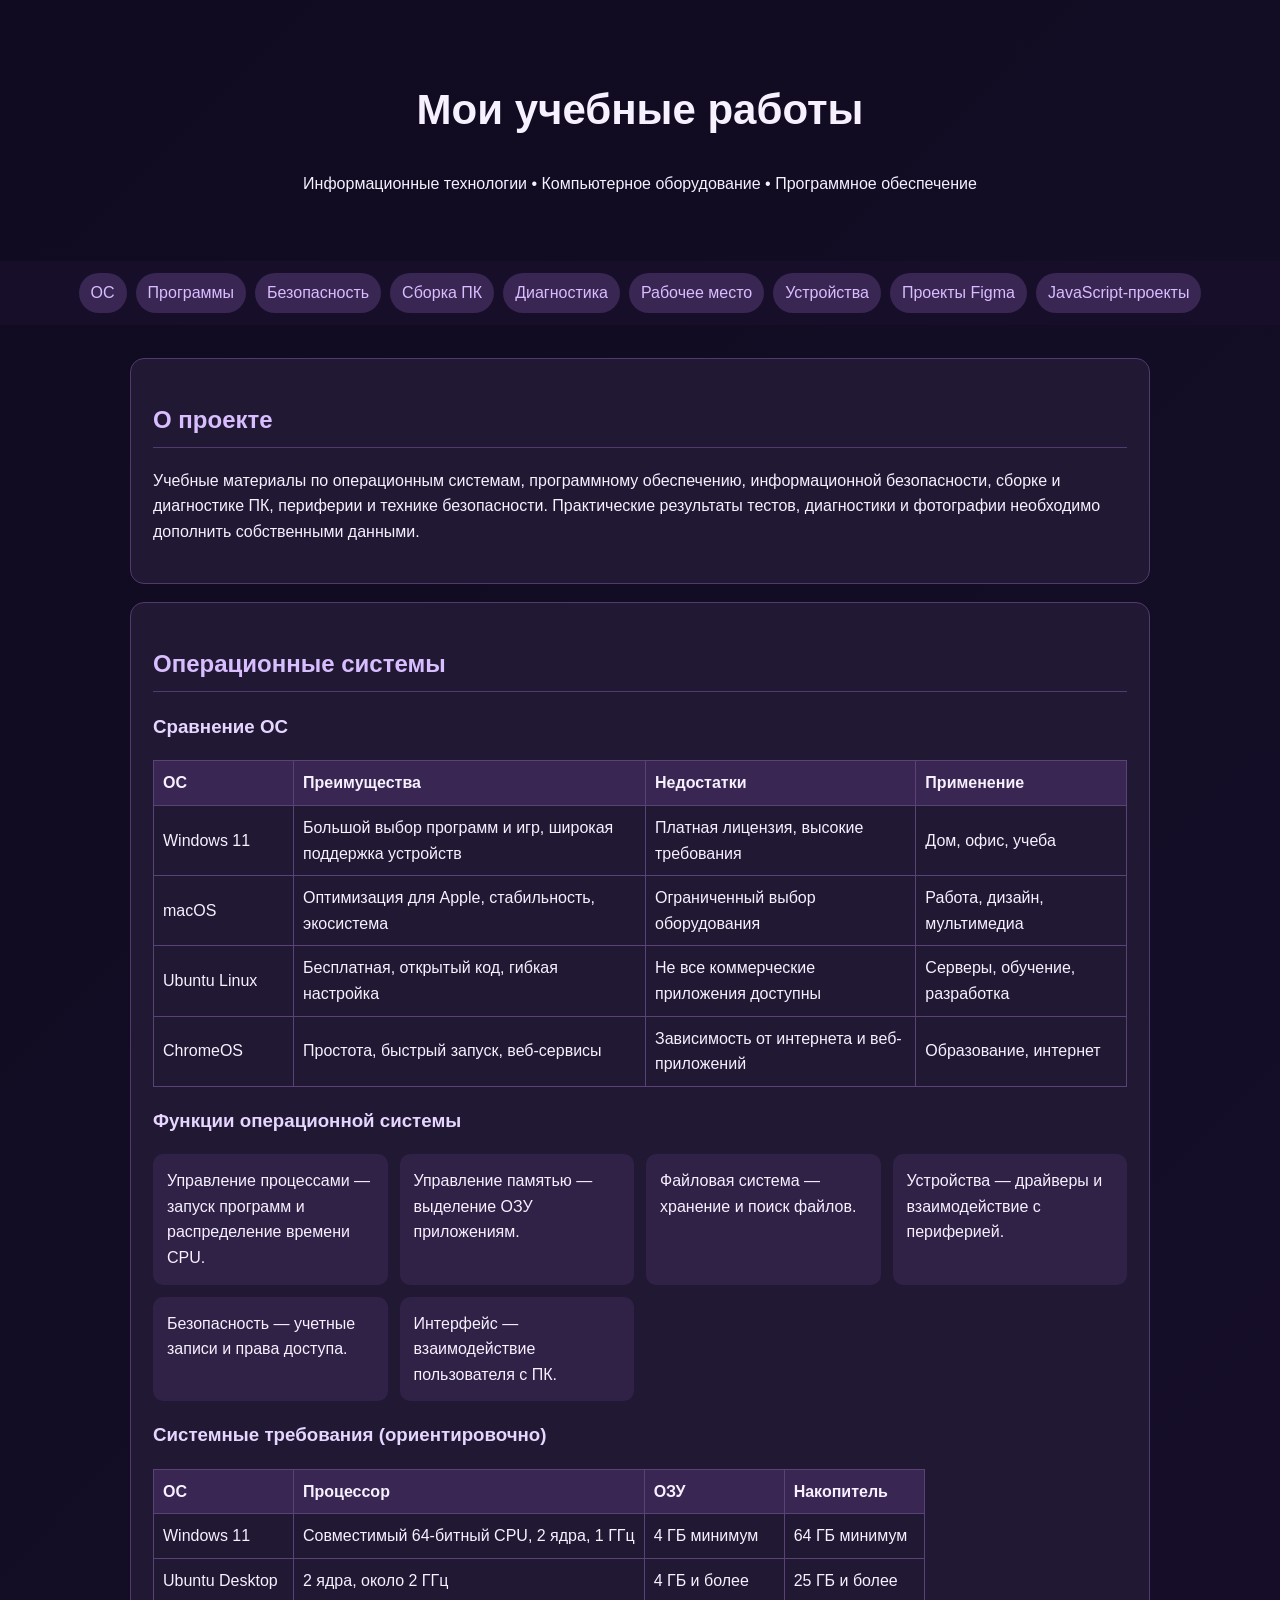
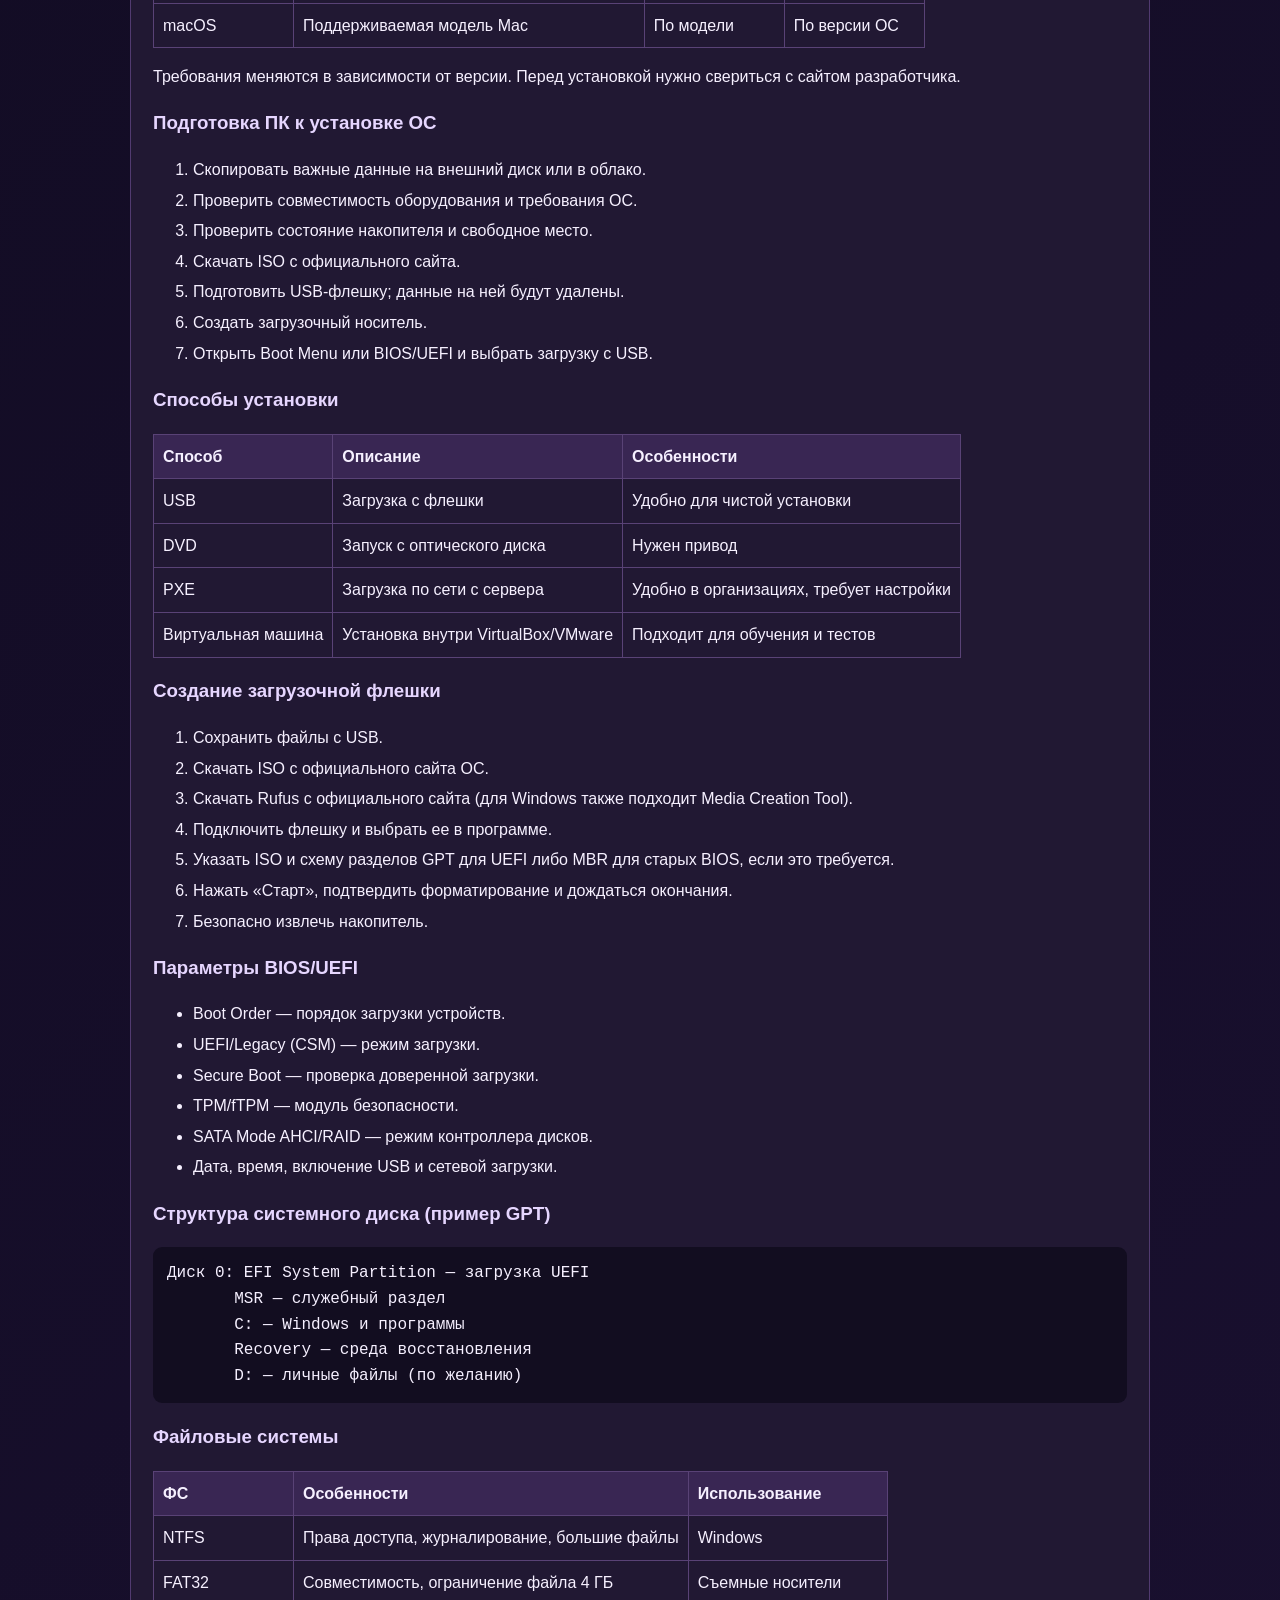
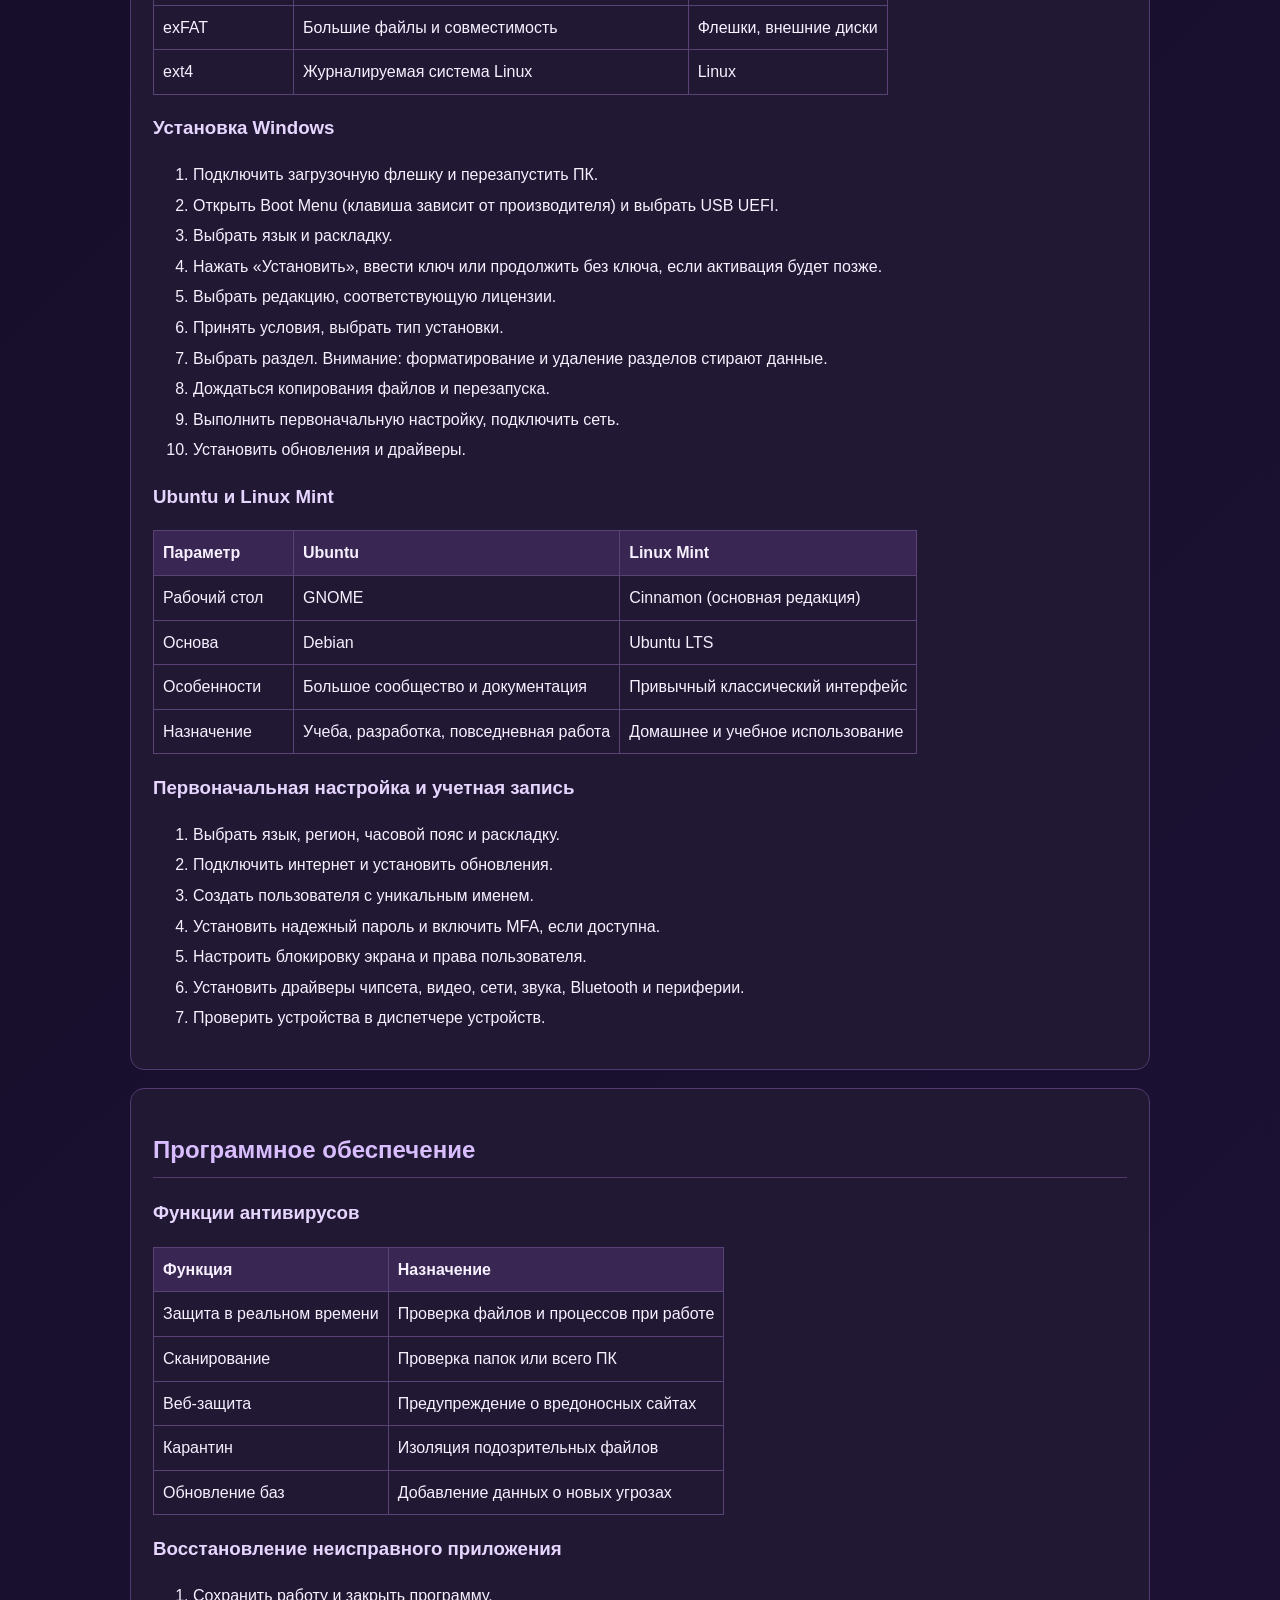
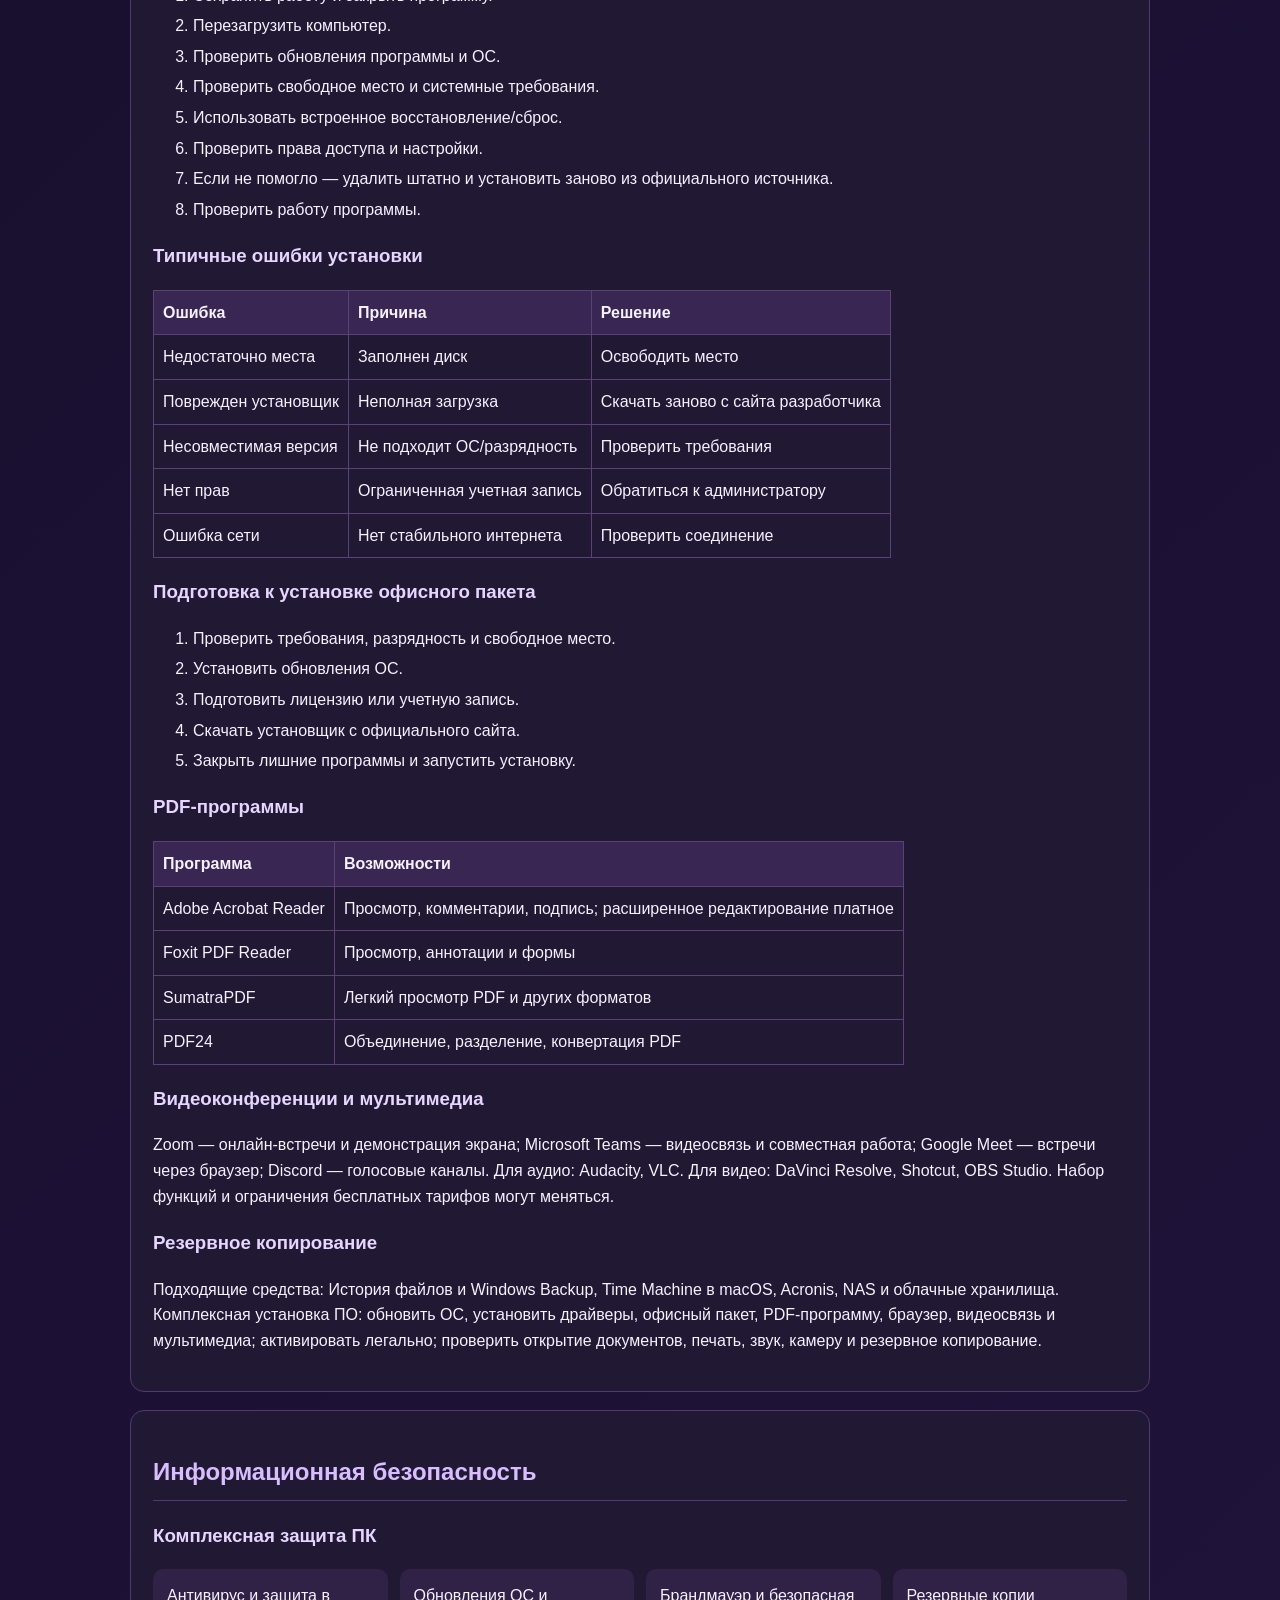
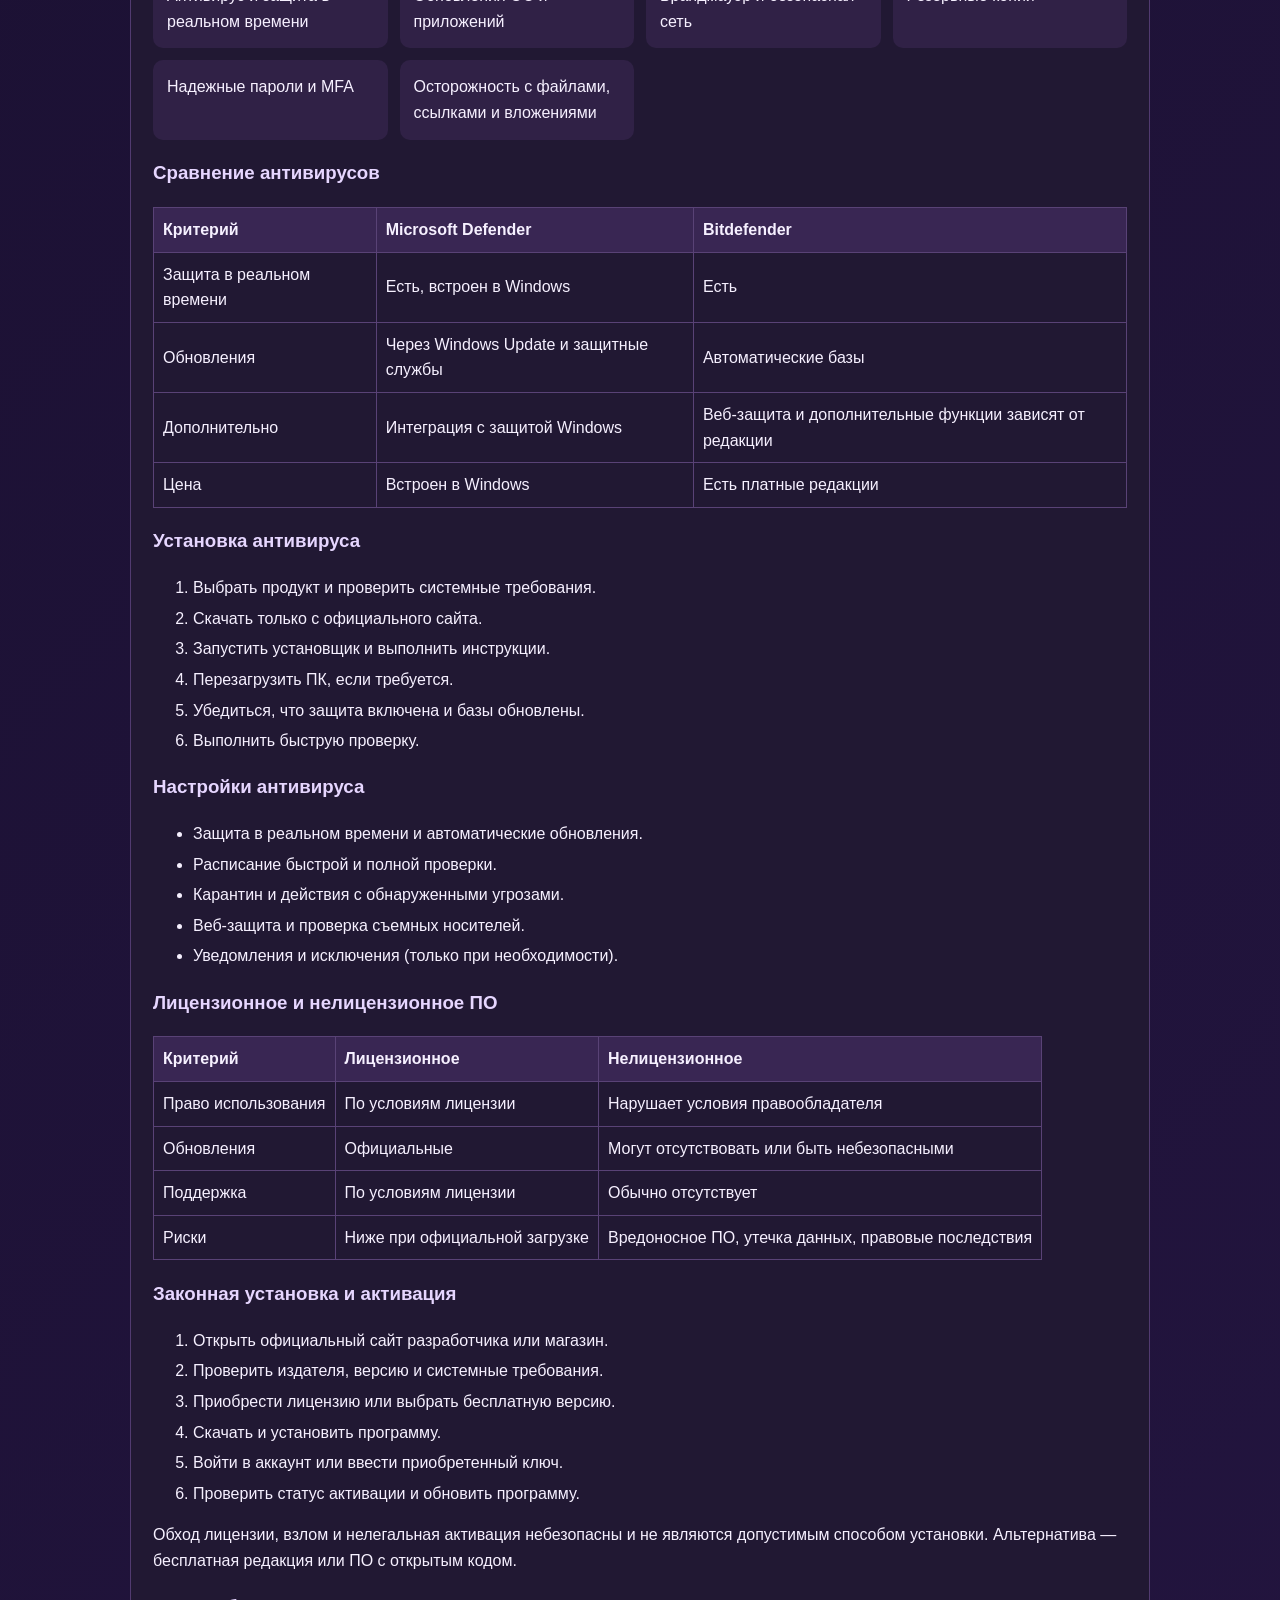
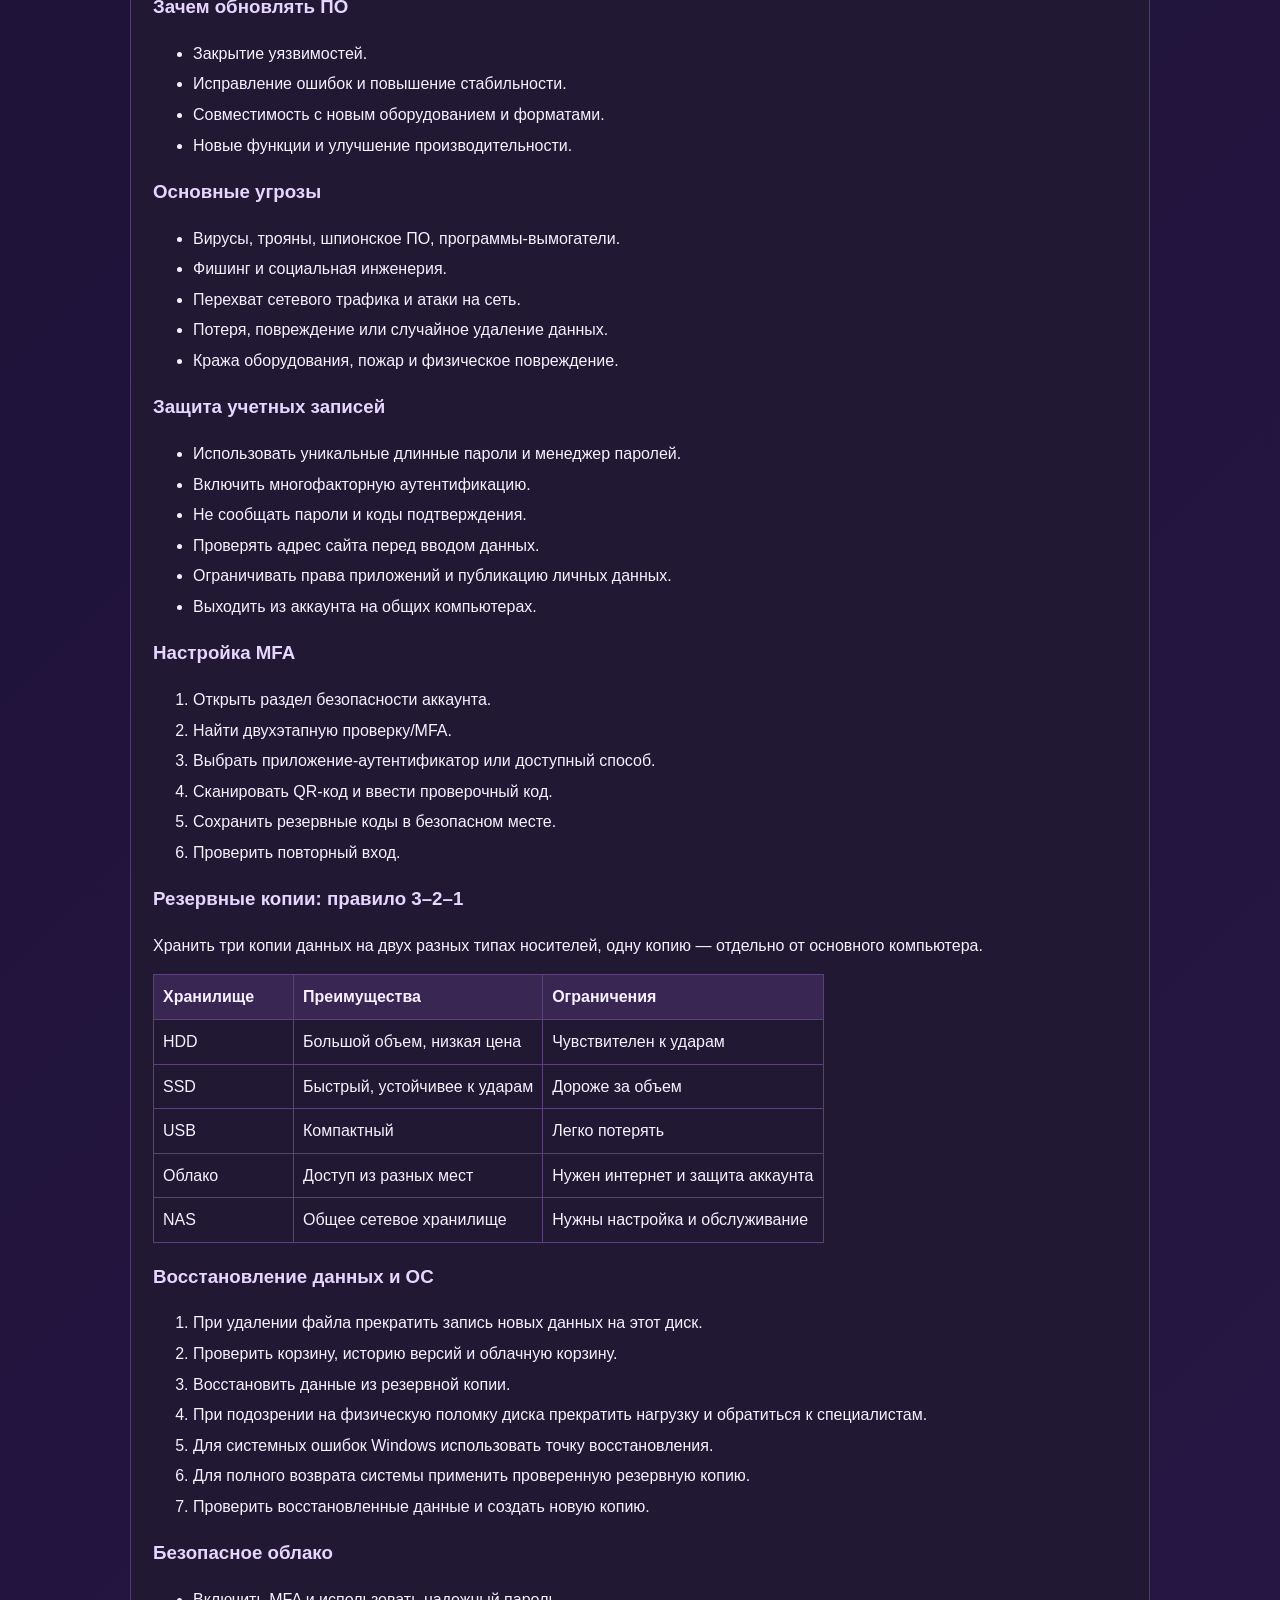
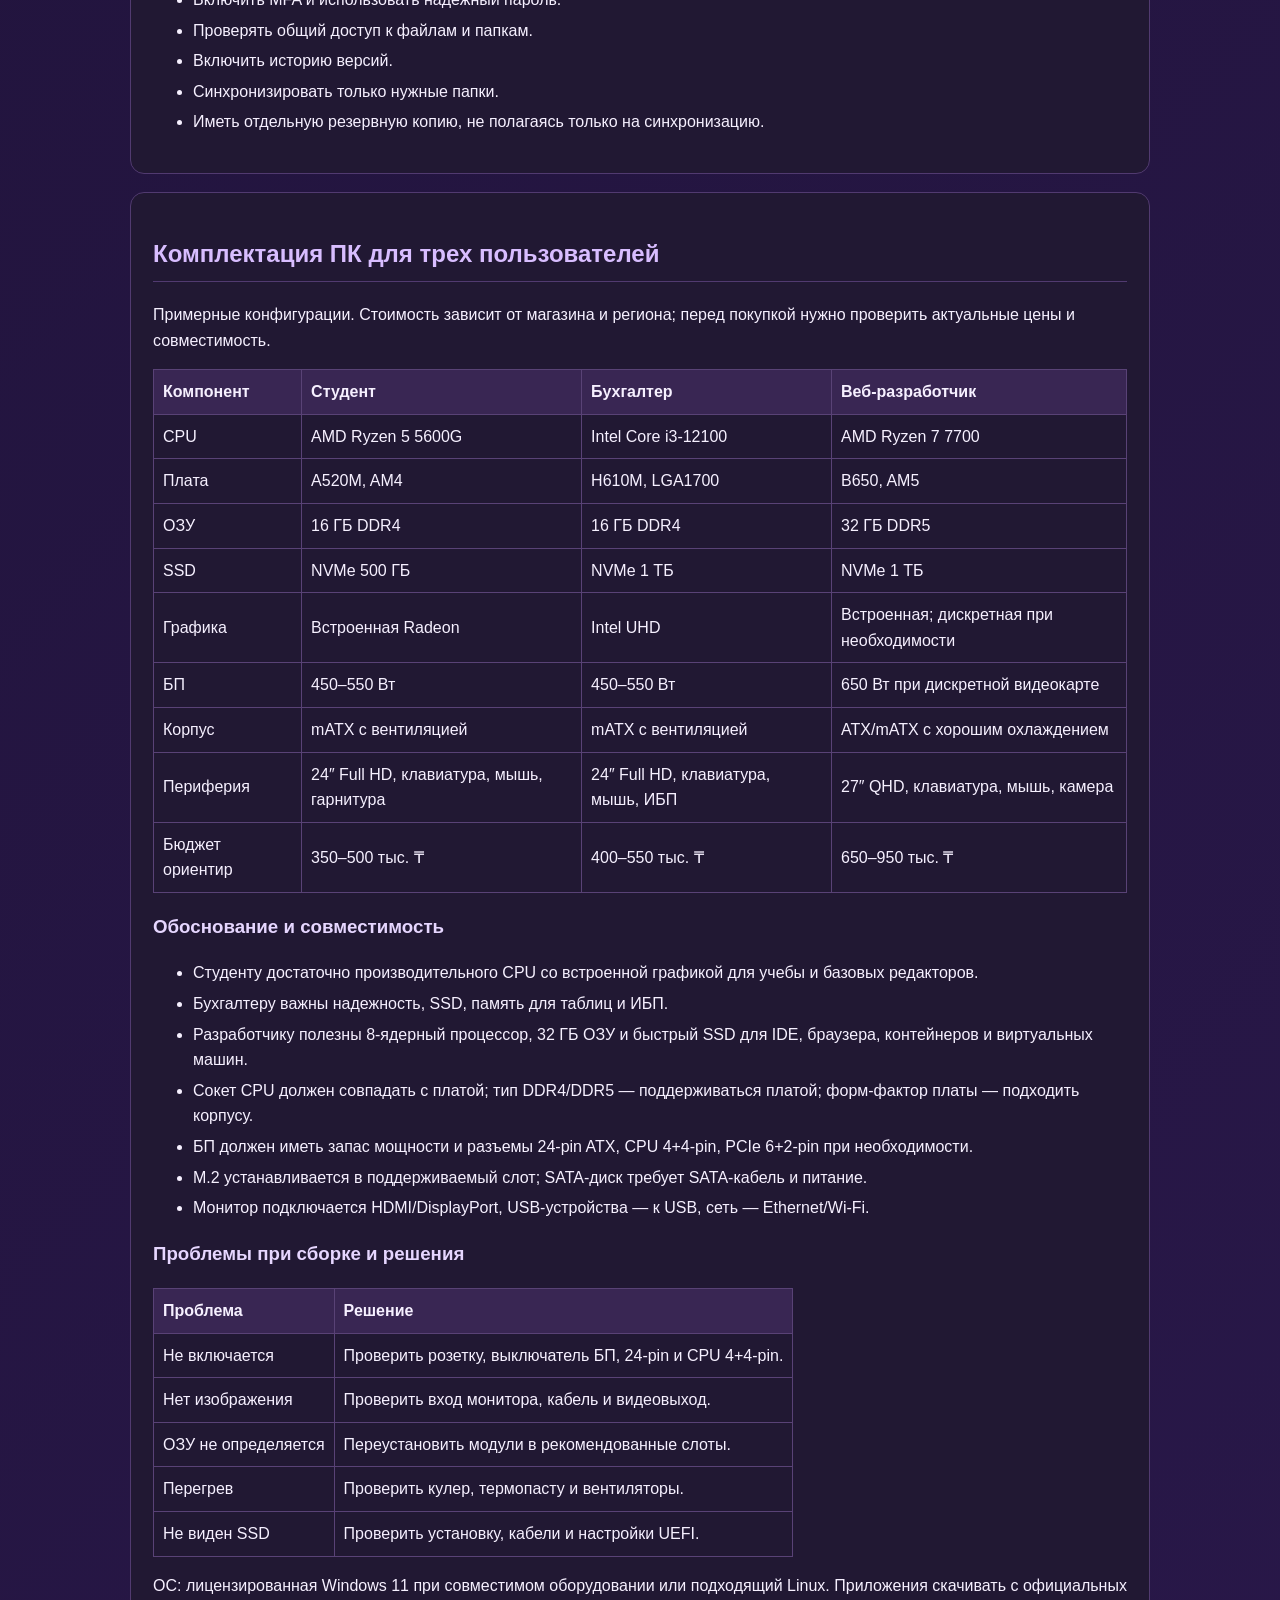
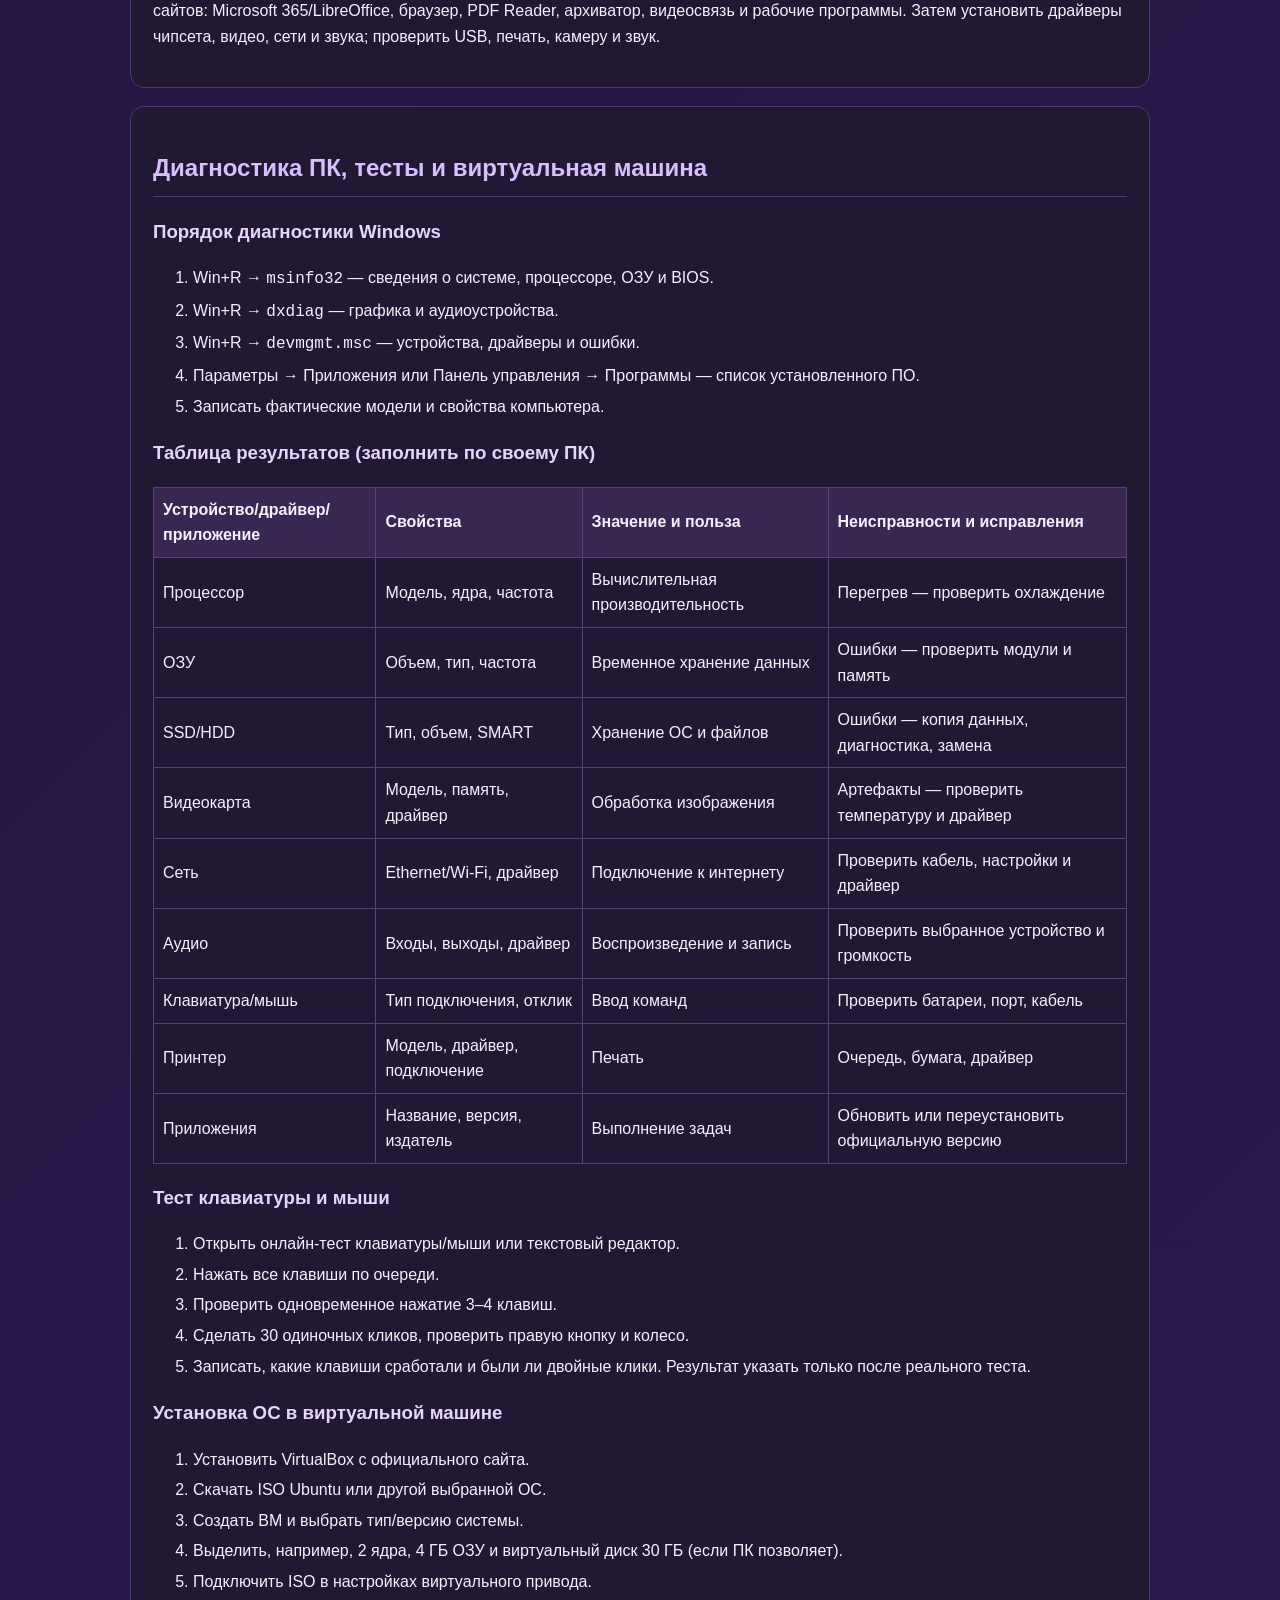
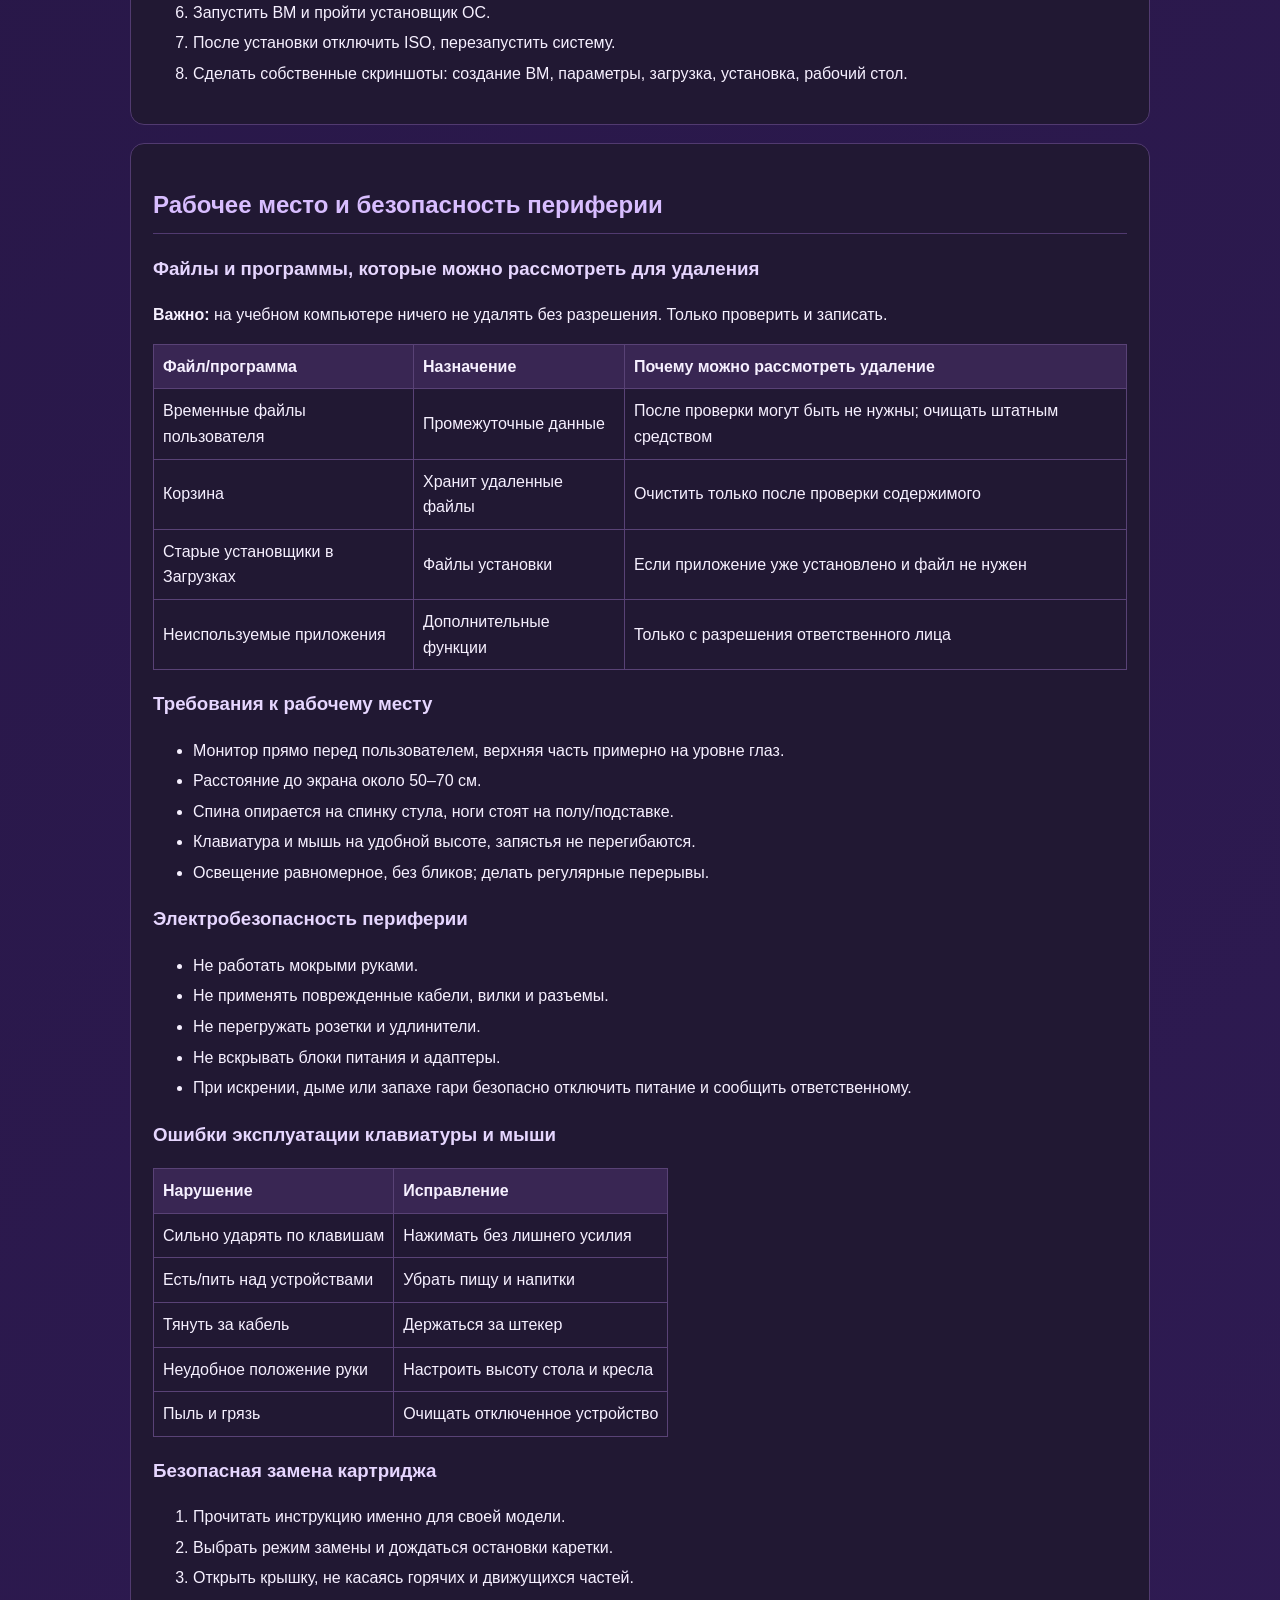
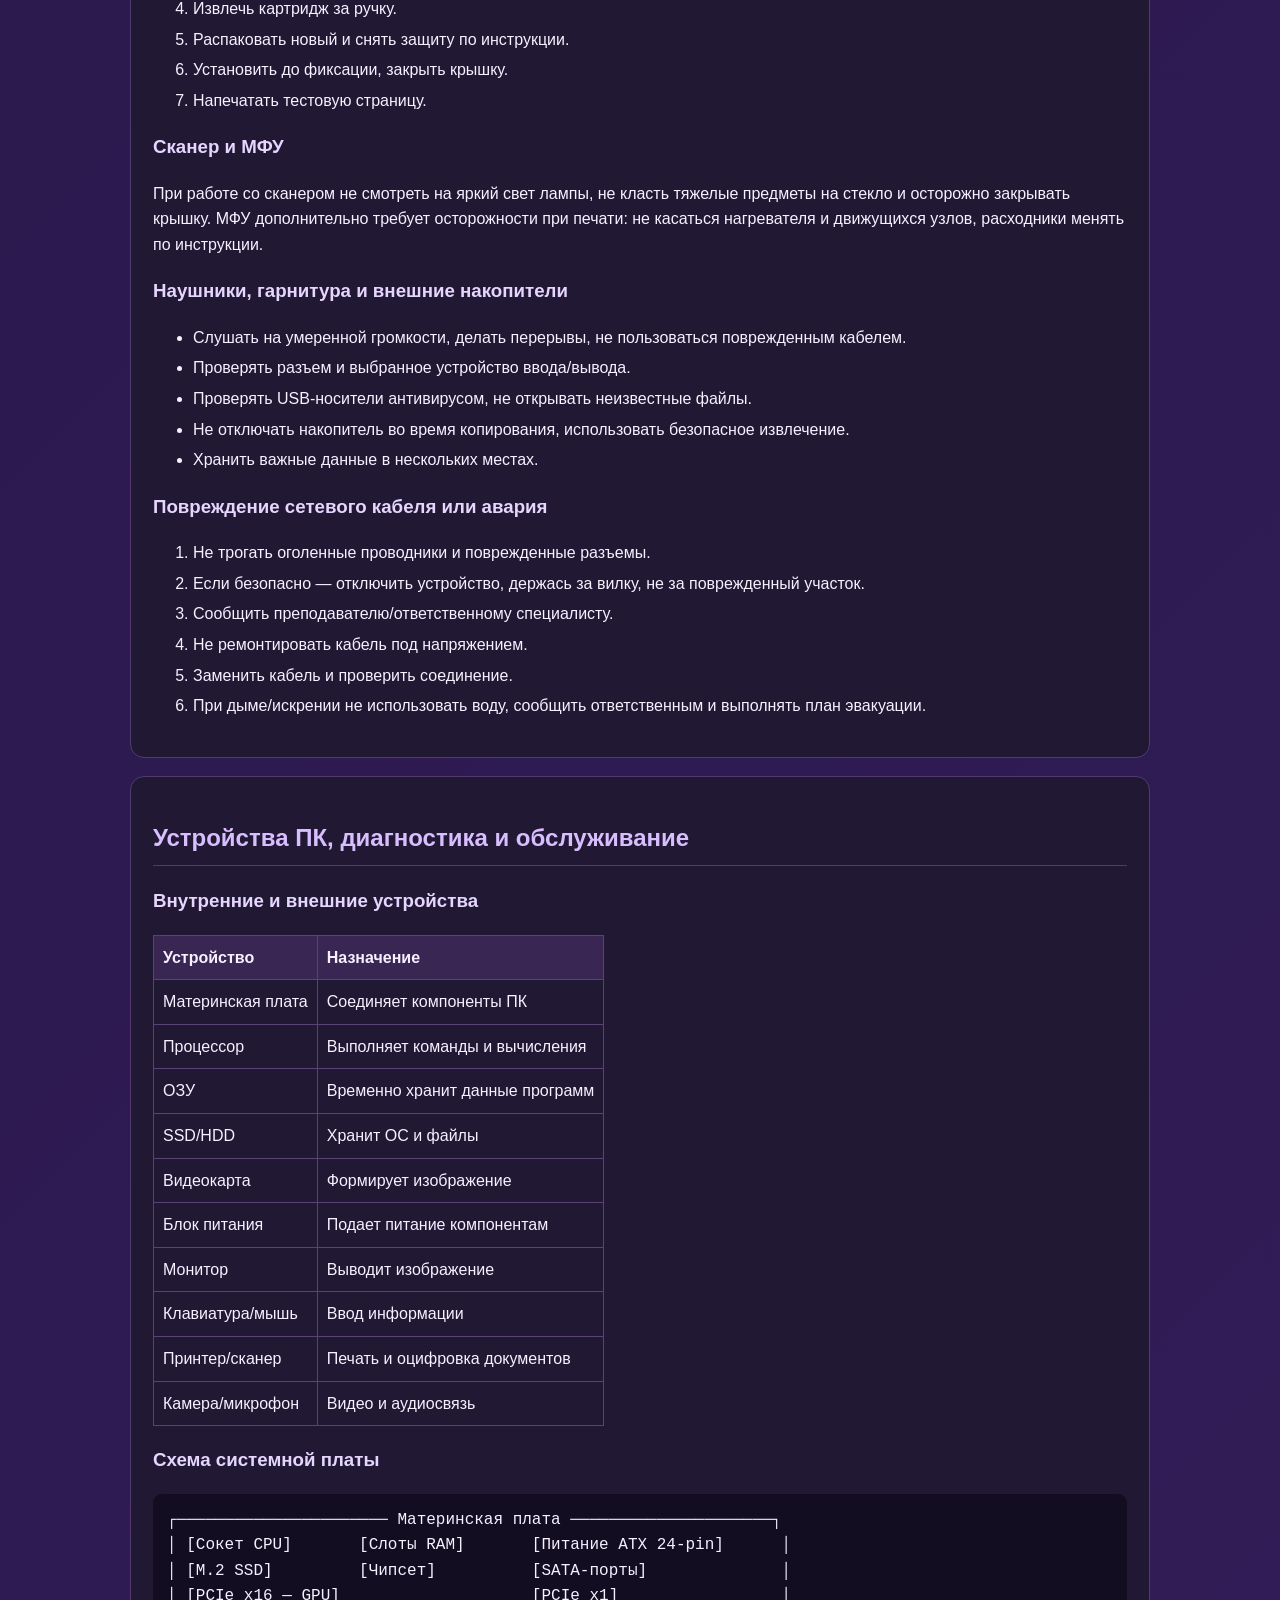
==== commit efbdd24c: "Add files via upload" ====
--- a/index.html
+++ b/index.html
@@ -1,157 +1,108 @@
-<!DOCTYPE html>
-<html lang="ru">
-<head>
-  <meta charset="UTF-8">
-  <meta name="viewport" content="width=device-width, initial-scale=1.0">
-  <meta name="description" content="Учебное портфолио Бекзата Баймурзинова, веб-дизайнера.">
-  <title>Бекзат Баймурзинов — Портфолио</title>
-  <link rel="stylesheet" href="style.css">
-</head>
-<body>
-  <header class="header">
-    <a class="logo" href="#home">BB<span>.</span></a>
-    <button class="menu-toggle" id="menuToggle" aria-label="Открыть меню">☰</button>
-    <nav id="nav">
-      <a href="#about">Обо мне</a>
-      <a href="#works">Работы</a>
-      <a href="#blender">Blender</a>
-      <a href="#figma">Figma</a>
-      <a href="#previous-site">Мои сайты</a>
-      <a href="#skills">Навыки</a>
-    </nav>
-    <button class="theme-toggle" id="themeToggle" aria-label="Переключить тему">☀</button>
-  </header>
-
-  <main>
-    <section class="hero section" id="home">
-      <div class="hero-content">
-        <p class="eyebrow">УЧЕБНОЕ ПОРТФОЛИО · 2026</p>
-        <h1>Привет! Я <span>Бекзат</span><br>Баймурзинов</h1>
-        <p class="hero-text">Начинающий веб-дизайнер. Изучаю создание сайтов, интерфейсов и цифровых проектов.</p>
-        <div class="hero-actions">
-          <a class="btn primary" href="#works">Посмотреть работы</a>
-          <a class="btn secondary" href="#about">Обо мне</a>
-        </div>
-        <div class="hero-tags"><span>HTML</span><span>CSS</span><span>JavaScript</span><span>Figma</span></div>
-      </div>
-      <div class="hero-card">
-        <div class="avatar">BB</div>
-        <p class="hero-card-label">МОЁ ПОРТФОЛИО</p>
-        <h2>Создаю. Изучаю. Развиваюсь.</h2>
-        <p>Здесь собраны мои учебные проекты и результаты обучения.</p>
-        <div class="card-line"></div>
-        <div class="card-bottom"><span>WD-2-135</span><span>Казахстан</span></div>
-      </div>
-    </section>
-
-    <section class="section" id="about">
-      <div class="section-heading"><p class="eyebrow">01 / ОБО МНЕ</p><h2>Немного <span>обо мне</span></h2></div>
-      <div class="about-grid">
-        <article class="panel">
-          <h3>Бекзат Баймурзинов</h3>
-          <p>Я обучаюсь веб-дизайну и информационным технологиям. Мне интересно создавать удобные и красивые сайты, работать с графикой и изучать программирование.</p>
-          <p>Это портфолио показывает мои учебные результаты, практические задания и развитие навыков.</p>
-        </article>
-        <article class="panel facts">
-          <div><small>Специальность</small><strong>Веб-дизайнер</strong></div>
-          <div><small>Группа</small><strong>WD-2-135</strong></div>
-          <div><small>Технологии</small><strong>HTML · CSS · JS</strong></div>
-          <div><small>Год</small><strong>2026</strong></div>
-        </article>
-      </div>
-    </section>
-
-    <section class="section" id="works">
-      <div class="section-heading"><p class="eyebrow">02 / УЧЕБНЫЕ РАБОТЫ</p><h2>Мои <span>работы</span></h2><p>Учебные материалы распределены по темам. Используй поиск и фильтр, чтобы найти нужную работу.</p></div>
-      <div class="toolbar">
-        <input id="searchInput" type="search" placeholder="Поиск по названию...">
-        <select id="categoryFilter" aria-label="Фильтр работ">
-          <option value="all">Все категории</option>
-          <option value="Безопасность">Безопасность</option>
-          <option value="Операционные системы">Операционные системы</option>
-          <option value="Оборудование">Оборудование</option>
-          <option value="Программирование">Программирование</option>
-        </select>
-      </div>
-      <div class="work-grid" id="workGrid">
-        <article class="work-card" data-category="Безопасность"><div class="work-icon">🛡️</div><p class="work-category">БЕЗОПАСНОСТЬ</p><h3>Техника безопасности</h3><p>Правила безопасной работы за компьютером, организация рабочего места и электробезопасность.</p><button class="text-button details-btn" data-title="Техника безопасности" data-info="При работе за компьютером важно правильно организовать рабочее место, соблюдать расстояние до монитора, делать перерывы и не работать с повреждёнными кабелями.">Подробнее →</button></article>
-        <article class="work-card" data-category="Операционные системы"><div class="work-icon">💻</div><p class="work-category">ОПЕРАЦИОННЫЕ СИСТЕМЫ</p><h3>Операционные системы</h3><p>Назначение операционной системы, сравнение Windows и Linux, файловые системы и драйверы.</p><button class="text-button details-btn" data-title="Операционные системы" data-info="Операционная система управляет ресурсами компьютера, файлами, устройствами и запуском приложений. Примеры: Windows и Linux.">Подробнее →</button></article>
-        <article class="work-card" data-category="Оборудование"><div class="work-icon">🖥️</div><p class="work-category">ОБОРУДОВАНИЕ</p><h3>Комплектующие ПК</h3><p>Основные компоненты компьютера: процессор, материнская плата, оперативная память, накопитель и блок питания.</p><button class="text-button details-btn" data-title="Комплектующие ПК" data-info="Процессор выполняет вычисления, оперативная память временно хранит данные, SSD хранит файлы, материнская плата соединяет компоненты, а блок питания обеспечивает их энергией.">Подробнее →</button></article>
-        <article class="work-card" data-category="Оборудование"><div class="work-icon">🔧</div><p class="work-category">ДИАГНОСТИКА</p><h3>Диагностика компьютера</h3><p>Изучение характеристик ПК с помощью системных инструментов Windows и диспетчера устройств.</p><button class="text-button details-btn" data-title="Диагностика компьютера" data-info="Для диагностики Windows можно использовать msinfo32, dxdiag и devmgmt.msc. Эти инструменты помогают узнать характеристики, проверить устройства и драйверы.">Подробнее →</button></article>
-        <article class="work-card" data-category="Безопасность"><div class="work-icon">🔐</div><p class="work-category">ИНФОРМАЦИОННАЯ БЕЗОПАСНОСТЬ</p><h3>Защита информации</h3><p>Пароли, резервное копирование, обновления программ и защита от вредоносного ПО.</p><button class="text-button details-btn" data-title="Защита информации" data-info="Для защиты информации используют сложные уникальные пароли, двухфакторную аутентификацию, обновления, антивирусную защиту и резервные копии.">Подробнее →</button></article>
-        <article class="work-card" data-category="Программирование"><div class="work-icon">⌨️</div><p class="work-category">ПРОГРАММИРОВАНИЕ</p><h3>JavaScript: карточка студента</h3><p>Работа с переменными, типами данных и выводом информации на веб-страницу.</p><button class="text-button details-btn" data-title="JavaScript: карточка студента" data-info="В проекте используются переменные разных типов: строки, числа и логические значения. JavaScript выводит данные студента на HTML-страницу.">Подробнее →</button></article>
-        <article class="work-card" data-category="Программирование"><div class="work-icon">📊</div><p class="work-category">ПРОГРАММИРОВАНИЕ</p><h3>Электронный журнал</h3><p>Массивы и объекты студентов, поиск, расчёт среднего балла и обработка текстовых данных.</p><button class="text-button details-btn" data-title="Электронный журнал" data-info="Электронный журнал хранит список студентов и оценки. С помощью JavaScript можно выполнять поиск, рассчитывать средний балл и выводить статистику.">Подробнее →</button></article>
-        <article class="work-card" data-category="Оборудование"><div class="work-icon">🖱️</div><p class="work-category">ПЕРИФЕРИЯ</p><h3>Устройства компьютера</h3><p>Назначение клавиатуры, мыши, монитора, принтера, сканера и других периферийных устройств.</p><button class="text-button details-btn" data-title="Устройства компьютера" data-info="Периферийные устройства расширяют возможности ПК: клавиатура и мышь используются для ввода, монитор — для вывода изображения, принтер — для печати.">Подробнее →</button></article>
-      </div>
-      <p class="empty-state" id="emptyState" hidden>По вашему запросу ничего не найдено.</p>
-    </section>
-
-    <section class="section" id="blender">
-      <div class="section-heading"><p class="eyebrow">03 / 3D-МОДЕЛИРОВАНИЕ</p><h2>Мои работы в <span>Blender</span></h2><p>Здесь будут размещены изображения твоих собственных 3D-моделей.</p></div>
-      <div class="project-grid">
-        <article class="project-card"><img class="project-image" src="assets/blender/bottle.png" alt="Пластиковая бутылка, созданная в Blender"><div class="project-body"><span class="pill">Blender</span><h3>Пластиковая бутылка для воды</h3><p>Учебная модель пластиковой бутылки. При создании можно использовать Mesh, Extrude, Inset, Bevel и материалы.</p><p class="muted">Модель пластиковой бутылки с синей крышкой и прозрачным пластиковым материалом.</p><p class="muted">Использованы: Mesh, Extrude, Bevel и настройка материала Plastic.</p></div></article>
-      </div>
-    </section>
-
-    <section class="section" id="figma">
-      <div class="section-heading">
-        <p class="eyebrow">04 / ПРОТОТИПИРОВАНИЕ</p>
-        <h2>Мои проекты в <span>Figma</span></h2>
-        <p>Учебные проекты интерфейсов. Нажми на кнопку, чтобы открыть работу в Figma.</p>
-      </div>
-      <div class="project-grid">
-        <article class="project-card figma-card">
-          <div class="project-body">
-            <span class="pill">Проект 01 · Figma Make</span>
-            <h3>Food Delivery</h3>
-            <p>Прототип приложения для просмотра меню и заказа доставки еды.</p>
-            <a class="text-button" href="https://www.figma.com/make/YGvCP7dwBQ1LJeaiKDVnZe/Food-Delivery-Ordering-App?t=hYKYVuRdSzunrpak-1" target="_blank" rel="noopener noreferrer">Открыть задание в Figma ↗</a>
-          </div>
-        </article>
-        <article class="project-card figma-card">
-          <div class="project-body">
-            <span class="pill">Проект 02 · Figma Make</span>
-            <h3>PTK Astana College</h3>
-            <p>Прототип сайта колледжа для представления учебного заведения и информации для посетителей.</p>
-            <a class="text-button" href="https://www.figma.com/make/vGateapTKL1WYJX1v8EpC2/PTK-Astana-College-Website?t=v96a0sLWxyd9qMYS-1" target="_blank" rel="noopener noreferrer">Открыть задание в Figma ↗</a>
-          </div>
-        </article>
-      </div>
-    </section>
-
-    <section class="section" id="previous-site">
-      <div class="section-heading"><p class="eyebrow">05 / МОИ САЙТЫ</p><h2>Другие <span>проекты</span></h2><p>Ранее опубликованный учебный сайт.</p></div>
-      <div class="project-grid"><article class="project-card"><div class="placeholder-art third">WEB</div><div class="project-body"><span class="pill">GitHub Pages</span><h3>Мой предыдущий сайт</h3><p>Учебный сайт, опубликованный в интернете.</p><a class="text-button" href="https://bekff282-crypto.github.io/student-portfolo/" target="_blank" rel="noopener noreferrer">Открыть сайт ↗</a></div></article></div>
-    </section>
-
-    <section class="section" id="uxui">
-      <div class="section-heading"><p class="eyebrow">05 / ДИЗАЙН ИНТЕРФЕЙСА</p><h2>Принципы <span>UX/UI</span></h2></div>
-      <div class="principles">
-        <article><b>01</b><div><h3>Визуальная иерархия</h3><p>Заголовки крупнее основного текста, поэтому посетитель быстро понимает, где находится важная информация.</p></div></article>
-        <article><b>02</b><div><h3>Контрастность</h3><p>Светлый текст на тёмном фиолетовом фоне помогает читать содержимое сайта.</p></div></article>
-        <article><b>03</b><div><h3>Единообразие</h3><p>Карточки, кнопки, отступы и цвета повторяются во всех разделах, создавая единый стиль.</p></div></article>
-        <article><b>04</b><div><h3>Удобная навигация</h3><p>Меню содержит ссылки на основные разделы, а кнопки помогают быстро перейти к работам.</p></div></article>
-        <article><b>05</b><div><h3>Адаптивность</h3><p>Сетка карточек и меню перестраиваются на узком экране, чтобы сайтом было удобно пользоваться на смартфоне.</p></div></article>
-      </div>
-    </section>
-
-    <section class="section" id="skills">
-      <div class="section-heading"><p class="eyebrow">06 / ТЕХНОЛОГИИ</p><h2>HTML, CSS и <span>JavaScript</span></h2><p>Примеры технологий, использованных при создании портфолио.</p></div>
-      <div class="tech-grid">
-        <article class="panel"><h3>HTML — структура</h3><p><code>header</code> — шапка сайта.</p><p><code>nav</code> — навигация.</p><p><code>main</code> — основное содержимое.</p><p><code>section</code> — тематический раздел.</p><p><code>article</code> — самостоятельная карточка.</p><p><code>h1–h3</code> — заголовки.</p><p><code>p</code> — абзац.</p><p><code>a</code> — ссылка.</p><p><code>button</code> — кнопка.</p><p><code>img</code> — изображение.</p><p><code>form</code> — форма.</p><p><code>input</code> — поле ввода.</p></article>
-        <article class="panel"><h3>CSS — оформление</h3><p><code>color</code> — цвет текста.</p><p><code>background</code> — фон.</p><p><code>font-family</code> — шрифт.</p><p><code>font-size</code> — размер текста.</p><p><code>margin</code> — внешние отступы.</p><p><code>padding</code> — внутренние отступы.</p><p><code>display</code> — способ отображения.</p><p><code>grid</code> — сетка карточек.</p><p><code>border-radius</code> — скругление углов.</p><p><code>box-shadow</code> — тень.</p><p><code>max-width</code> — ограничение ширины.</p><p><code>transition</code> — плавный переход.</p></article>
-        <article class="panel"><h3>JavaScript — интерактивность</h3><p>Переключение светлой и тёмной темы.</p><p>Поиск работ по названию.</p><p>Фильтрация карточек по категориям.</p><p>Модальное окно с подробностями.</p><p>Проверка формы и сообщение об отправке.</p></article>
-      </div>
-    </section>
-</main>
-
-  <footer>
-    <div><a class="logo" href="#home">BB<span>.</span></a><p>Бекзат Баймурзинов · WD-2-135</p></div>
-    <p>Учебный проект · 2026</p>
-    <a href="#home">Наверх ↑</a>
-  </footer>
-
-  <dialog id="detailsDialog"><button class="dialog-close" id="dialogClose" aria-label="Закрыть">×</button><p class="eyebrow">УЧЕБНАЯ РАБОТА</p><h2 id="dialogTitle"></h2><p id="dialogInfo"></p></dialog>
-  <script src="script.js"></script>
-</body>
-</html>
+<!doctype html><html lang="ru"><head><meta charset="utf-8"><meta name="viewport" content="width=device-width,initial-scale=1"><title>Мои учебные работы</title><style>
+*{box-sizing:border-box}body{margin:0;background:linear-gradient(135deg,#100b20,#392064);color:#f6f0ff;font:16px/1.6 Arial}header{text-align:center;padding:48px 15px}h1{font-size:42px}nav{position:sticky;top:0;background:#170f29;padding:12px;display:flex;gap:9px;justify-content:center;flex-wrap:wrap}a{color:#d9bdff}nav a{background:#392653;padding:7px 12px;border-radius:20px;text-decoration:none}main{max-width:1050px;margin:auto;padding:15px}.box{background:#211833;border:1px solid #513a70;border-radius:14px;padding:22px;margin:18px 0}h2{color:#d8bdff;border-bottom:1px solid #513a70;padding-bottom:8px}h3{color:#e6d6ff}table{border-collapse:collapse;width:100%;display:block;overflow-x:auto;margin:12px 0}td,th{border:1px solid #594276;padding:9px;min-width:140px;text-align:left}th{background:#392653}pre{white-space:pre-wrap;background:#120d20;padding:14px;border-radius:9px}.grid{display:grid;grid-template-columns:repeat(auto-fit,minmax(220px,1fr));gap:12px}.card{background:#302146;padding:14px;border-radius:10px}li{margin:5px 0}.muted{color:#cbbadd}footer{text-align:center;padding:25px;color:#cbbadd}@media print{body{background:white;color:#111}.box{background:white;color:#111}h2,h3{color:#392653}}
+</style></head><body><header><h1>Мои учебные работы</h1><p>Информационные технологии • Компьютерное оборудование • Программное обеспечение</p></header>
+<nav><a href="#os">ОС</a><a href="#soft">Программы</a><a href="#safe">Безопасность</a><a href="#pc">Сборка ПК</a><a href="#diag">Диагностика</a><a href="#work">Рабочее место</a><a href="#hardware">Устройства</a><a href="#figma">Проекты Figma</a><a href="#js">JavaScript-проекты</a></nav><main>
+<div class="box"><h2>О проекте</h2><p>Учебные материалы по операционным системам, программному обеспечению, информационной безопасности, сборке и диагностике ПК, периферии и технике безопасности. Практические результаты тестов, диагностики и фотографии необходимо дополнить собственными данными.</p></div>
+<section class="box" id="os"><h2>Операционные системы</h2>
+<h3>Сравнение ОС</h3><table><tr><th>ОС</th><th>Преимущества</th><th>Недостатки</th><th>Применение</th></tr><tr><td>Windows 11</td><td>Большой выбор программ и игр, широкая поддержка устройств</td><td>Платная лицензия, высокие требования</td><td>Дом, офис, учеба</td></tr><tr><td>macOS</td><td>Оптимизация для Apple, стабильность, экосистема</td><td>Ограниченный выбор оборудования</td><td>Работа, дизайн, мультимедиа</td></tr><tr><td>Ubuntu Linux</td><td>Бесплатная, открытый код, гибкая настройка</td><td>Не все коммерческие приложения доступны</td><td>Серверы, обучение, разработка</td></tr><tr><td>ChromeOS</td><td>Простота, быстрый запуск, веб-сервисы</td><td>Зависимость от интернета и веб-приложений</td><td>Образование, интернет</td></tr></table>
+<h3>Функции операционной системы</h3><div class="grid"><div class="card">Управление процессами — запуск программ и распределение времени CPU.</div><div class="card">Управление памятью — выделение ОЗУ приложениям.</div><div class="card">Файловая система — хранение и поиск файлов.</div><div class="card">Устройства — драйверы и взаимодействие с периферией.</div><div class="card">Безопасность — учетные записи и права доступа.</div><div class="card">Интерфейс — взаимодействие пользователя с ПК.</div></div>
+<h3>Системные требования (ориентировочно)</h3><table><tr><th>ОС</th><th>Процессор</th><th>ОЗУ</th><th>Накопитель</th></tr><tr><td>Windows 11</td><td>Совместимый 64-битный CPU, 2 ядра, 1 ГГц</td><td>4 ГБ минимум</td><td>64 ГБ минимум</td></tr><tr><td>Ubuntu Desktop</td><td>2 ядра, около 2 ГГц</td><td>4 ГБ и более</td><td>25 ГБ и более</td></tr><tr><td>macOS</td><td>Поддерживаемая модель Mac</td><td>По модели</td><td>По версии ОС</td></tr></table><p>Требования меняются в зависимости от версии. Перед установкой нужно свериться с сайтом разработчика.</p>
+<h3>Подготовка ПК к установке ОС</h3><ol><li>Скопировать важные данные на внешний диск или в облако.</li><li>Проверить совместимость оборудования и требования ОС.</li><li>Проверить состояние накопителя и свободное место.</li><li>Скачать ISO с официального сайта.</li><li>Подготовить USB-флешку; данные на ней будут удалены.</li><li>Создать загрузочный носитель.</li><li>Открыть Boot Menu или BIOS/UEFI и выбрать загрузку с USB.</li></ol>
+<h3>Способы установки</h3><table><tr><th>Способ</th><th>Описание</th><th>Особенности</th></tr><tr><td>USB</td><td>Загрузка с флешки</td><td>Удобно для чистой установки</td></tr><tr><td>DVD</td><td>Запуск с оптического диска</td><td>Нужен привод</td></tr><tr><td>PXE</td><td>Загрузка по сети с сервера</td><td>Удобно в организациях, требует настройки</td></tr><tr><td>Виртуальная машина</td><td>Установка внутри VirtualBox/VMware</td><td>Подходит для обучения и тестов</td></tr></table>
+<h3>Создание загрузочной флешки</h3><ol><li>Сохранить файлы с USB.</li><li>Скачать ISO с официального сайта ОС.</li><li>Скачать Rufus с официального сайта (для Windows также подходит Media Creation Tool).</li><li>Подключить флешку и выбрать ее в программе.</li><li>Указать ISO и схему разделов GPT для UEFI либо MBR для старых BIOS, если это требуется.</li><li>Нажать «Старт», подтвердить форматирование и дождаться окончания.</li><li>Безопасно извлечь накопитель.</li></ol>
+<h3>Параметры BIOS/UEFI</h3><ul><li>Boot Order — порядок загрузки устройств.</li><li>UEFI/Legacy (CSM) — режим загрузки.</li><li>Secure Boot — проверка доверенной загрузки.</li><li>TPM/fTPM — модуль безопасности.</li><li>SATA Mode AHCI/RAID — режим контроллера дисков.</li><li>Дата, время, включение USB и сетевой загрузки.</li></ul>
+<h3>Структура системного диска (пример GPT)</h3><pre>Диск 0: EFI System Partition — загрузка UEFI
+       MSR — служебный раздел
+       C: — Windows и программы
+       Recovery — среда восстановления
+       D: — личные файлы (по желанию)</pre>
+<h3>Файловые системы</h3><table><tr><th>ФС</th><th>Особенности</th><th>Использование</th></tr><tr><td>NTFS</td><td>Права доступа, журналирование, большие файлы</td><td>Windows</td></tr><tr><td>FAT32</td><td>Совместимость, ограничение файла 4 ГБ</td><td>Съемные носители</td></tr><tr><td>exFAT</td><td>Большие файлы и совместимость</td><td>Флешки, внешние диски</td></tr><tr><td>ext4</td><td>Журналируемая система Linux</td><td>Linux</td></tr></table>
+<h3>Установка Windows</h3><ol><li>Подключить загрузочную флешку и перезапустить ПК.</li><li>Открыть Boot Menu (клавиша зависит от производителя) и выбрать USB UEFI.</li><li>Выбрать язык и раскладку.</li><li>Нажать «Установить», ввести ключ или продолжить без ключа, если активация будет позже.</li><li>Выбрать редакцию, соответствующую лицензии.</li><li>Принять условия, выбрать тип установки.</li><li>Выбрать раздел. Внимание: форматирование и удаление разделов стирают данные.</li><li>Дождаться копирования файлов и перезапуска.</li><li>Выполнить первоначальную настройку, подключить сеть.</li><li>Установить обновления и драйверы.</li></ol>
+<h3>Ubuntu и Linux Mint</h3><table><tr><th>Параметр</th><th>Ubuntu</th><th>Linux Mint</th></tr><tr><td>Рабочий стол</td><td>GNOME</td><td>Cinnamon (основная редакция)</td></tr><tr><td>Основа</td><td>Debian</td><td>Ubuntu LTS</td></tr><tr><td>Особенности</td><td>Большое сообщество и документация</td><td>Привычный классический интерфейс</td></tr><tr><td>Назначение</td><td>Учеба, разработка, повседневная работа</td><td>Домашнее и учебное использование</td></tr></table>
+<h3>Первоначальная настройка и учетная запись</h3><ol><li>Выбрать язык, регион, часовой пояс и раскладку.</li><li>Подключить интернет и установить обновления.</li><li>Создать пользователя с уникальным именем.</li><li>Установить надежный пароль и включить MFA, если доступна.</li><li>Настроить блокировку экрана и права пользователя.</li><li>Установить драйверы чипсета, видео, сети, звука, Bluetooth и периферии.</li><li>Проверить устройства в диспетчере устройств.</li></ol>
+</section>
+<section class="box" id="soft"><h2>Программное обеспечение</h2>
+<h3>Функции антивирусов</h3><table><tr><th>Функция</th><th>Назначение</th></tr><tr><td>Защита в реальном времени</td><td>Проверка файлов и процессов при работе</td></tr><tr><td>Сканирование</td><td>Проверка папок или всего ПК</td></tr><tr><td>Веб-защита</td><td>Предупреждение о вредоносных сайтах</td></tr><tr><td>Карантин</td><td>Изоляция подозрительных файлов</td></tr><tr><td>Обновление баз</td><td>Добавление данных о новых угрозах</td></tr></table>
+<h3>Восстановление неисправного приложения</h3><ol><li>Сохранить работу и закрыть программу.</li><li>Перезагрузить компьютер.</li><li>Проверить обновления программы и ОС.</li><li>Проверить свободное место и системные требования.</li><li>Использовать встроенное восстановление/сброс.</li><li>Проверить права доступа и настройки.</li><li>Если не помогло — удалить штатно и установить заново из официального источника.</li><li>Проверить работу программы.</li></ol>
+<h3>Типичные ошибки установки</h3><table><tr><th>Ошибка</th><th>Причина</th><th>Решение</th></tr><tr><td>Недостаточно места</td><td>Заполнен диск</td><td>Освободить место</td></tr><tr><td>Поврежден установщик</td><td>Неполная загрузка</td><td>Скачать заново с сайта разработчика</td></tr><tr><td>Несовместимая версия</td><td>Не подходит ОС/разрядность</td><td>Проверить требования</td></tr><tr><td>Нет прав</td><td>Ограниченная учетная запись</td><td>Обратиться к администратору</td></tr><tr><td>Ошибка сети</td><td>Нет стабильного интернета</td><td>Проверить соединение</td></tr></table>
+<h3>Подготовка к установке офисного пакета</h3><ol><li>Проверить требования, разрядность и свободное место.</li><li>Установить обновления ОС.</li><li>Подготовить лицензию или учетную запись.</li><li>Скачать установщик с официального сайта.</li><li>Закрыть лишние программы и запустить установку.</li></ol>
+<h3>PDF-программы</h3><table><tr><th>Программа</th><th>Возможности</th></tr><tr><td>Adobe Acrobat Reader</td><td>Просмотр, комментарии, подпись; расширенное редактирование платное</td></tr><tr><td>Foxit PDF Reader</td><td>Просмотр, аннотации и формы</td></tr><tr><td>SumatraPDF</td><td>Легкий просмотр PDF и других форматов</td></tr><tr><td>PDF24</td><td>Объединение, разделение, конвертация PDF</td></tr></table>
+<h3>Видеоконференции и мультимедиа</h3><p>Zoom — онлайн-встречи и демонстрация экрана; Microsoft Teams — видеосвязь и совместная работа; Google Meet — встречи через браузер; Discord — голосовые каналы. Для аудио: Audacity, VLC. Для видео: DaVinci Resolve, Shotcut, OBS Studio. Набор функций и ограничения бесплатных тарифов могут меняться.</p>
+<h3>Резервное копирование</h3><p>Подходящие средства: История файлов и Windows Backup, Time Machine в macOS, Acronis, NAS и облачные хранилища. Комплексная установка ПО: обновить ОС, установить драйверы, офисный пакет, PDF-программу, браузер, видеосвязь и мультимедиа; активировать легально; проверить открытие документов, печать, звук, камеру и резервное копирование.</p>
+</section>
+<section class="box" id="safe"><h2>Информационная безопасность</h2>
+<h3>Комплексная защита ПК</h3><div class="grid"><div class="card">Антивирус и защита в реальном времени</div><div class="card">Обновления ОС и приложений</div><div class="card">Брандмауэр и безопасная сеть</div><div class="card">Резервные копии</div><div class="card">Надежные пароли и MFA</div><div class="card">Осторожность с файлами, ссылками и вложениями</div></div>
+<h3>Сравнение антивирусов</h3><table><tr><th>Критерий</th><th>Microsoft Defender</th><th>Bitdefender</th></tr><tr><td>Защита в реальном времени</td><td>Есть, встроен в Windows</td><td>Есть</td></tr><tr><td>Обновления</td><td>Через Windows Update и защитные службы</td><td>Автоматические базы</td></tr><tr><td>Дополнительно</td><td>Интеграция с защитой Windows</td><td>Веб-защита и дополнительные функции зависят от редакции</td></tr><tr><td>Цена</td><td>Встроен в Windows</td><td>Есть платные редакции</td></tr></table>
+<h3>Установка антивируса</h3><ol><li>Выбрать продукт и проверить системные требования.</li><li>Скачать только с официального сайта.</li><li>Запустить установщик и выполнить инструкции.</li><li>Перезагрузить ПК, если требуется.</li><li>Убедиться, что защита включена и базы обновлены.</li><li>Выполнить быструю проверку.</li></ol>
+<h3>Настройки антивируса</h3><ul><li>Защита в реальном времени и автоматические обновления.</li><li>Расписание быстрой и полной проверки.</li><li>Карантин и действия с обнаруженными угрозами.</li><li>Веб-защита и проверка съемных носителей.</li><li>Уведомления и исключения (только при необходимости).</li></ul>
+<h3>Лицензионное и нелицензионное ПО</h3><table><tr><th>Критерий</th><th>Лицензионное</th><th>Нелицензионное</th></tr><tr><td>Право использования</td><td>По условиям лицензии</td><td>Нарушает условия правообладателя</td></tr><tr><td>Обновления</td><td>Официальные</td><td>Могут отсутствовать или быть небезопасными</td></tr><tr><td>Поддержка</td><td>По условиям лицензии</td><td>Обычно отсутствует</td></tr><tr><td>Риски</td><td>Ниже при официальной загрузке</td><td>Вредоносное ПО, утечка данных, правовые последствия</td></tr></table>
+<h3>Законная установка и активация</h3><ol><li>Открыть официальный сайт разработчика или магазин.</li><li>Проверить издателя, версию и системные требования.</li><li>Приобрести лицензию или выбрать бесплатную версию.</li><li>Скачать и установить программу.</li><li>Войти в аккаунт или ввести приобретенный ключ.</li><li>Проверить статус активации и обновить программу.</li></ol><p>Обход лицензии, взлом и нелегальная активация небезопасны и не являются допустимым способом установки. Альтернатива — бесплатная редакция или ПО с открытым кодом.</p>
+<h3>Зачем обновлять ПО</h3><ul><li>Закрытие уязвимостей.</li><li>Исправление ошибок и повышение стабильности.</li><li>Совместимость с новым оборудованием и форматами.</li><li>Новые функции и улучшение производительности.</li></ul>
+<h3>Основные угрозы</h3><ul><li>Вирусы, трояны, шпионское ПО, программы-вымогатели.</li><li>Фишинг и социальная инженерия.</li><li>Перехват сетевого трафика и атаки на сеть.</li><li>Потеря, повреждение или случайное удаление данных.</li><li>Кража оборудования, пожар и физическое повреждение.</li></ul>
+<h3>Защита учетных записей</h3><ul><li>Использовать уникальные длинные пароли и менеджер паролей.</li><li>Включить многофакторную аутентификацию.</li><li>Не сообщать пароли и коды подтверждения.</li><li>Проверять адрес сайта перед вводом данных.</li><li>Ограничивать права приложений и публикацию личных данных.</li><li>Выходить из аккаунта на общих компьютерах.</li></ul>
+<h3>Настройка MFA</h3><ol><li>Открыть раздел безопасности аккаунта.</li><li>Найти двухэтапную проверку/MFA.</li><li>Выбрать приложение-аутентификатор или доступный способ.</li><li>Сканировать QR-код и ввести проверочный код.</li><li>Сохранить резервные коды в безопасном месте.</li><li>Проверить повторный вход.</li></ol>
+<h3>Резервные копии: правило 3–2–1</h3><p>Хранить три копии данных на двух разных типах носителей, одну копию — отдельно от основного компьютера.</p><table><tr><th>Хранилище</th><th>Преимущества</th><th>Ограничения</th></tr><tr><td>HDD</td><td>Большой объем, низкая цена</td><td>Чувствителен к ударам</td></tr><tr><td>SSD</td><td>Быстрый, устойчивее к ударам</td><td>Дороже за объем</td></tr><tr><td>USB</td><td>Компактный</td><td>Легко потерять</td></tr><tr><td>Облако</td><td>Доступ из разных мест</td><td>Нужен интернет и защита аккаунта</td></tr><tr><td>NAS</td><td>Общее сетевое хранилище</td><td>Нужны настройка и обслуживание</td></tr></table>
+<h3>Восстановление данных и ОС</h3><ol><li>При удалении файла прекратить запись новых данных на этот диск.</li><li>Проверить корзину, историю версий и облачную корзину.</li><li>Восстановить данные из резервной копии.</li><li>При подозрении на физическую поломку диска прекратить нагрузку и обратиться к специалистам.</li><li>Для системных ошибок Windows использовать точку восстановления.</li><li>Для полного возврата системы применить проверенную резервную копию.</li><li>Проверить восстановленные данные и создать новую копию.</li></ol>
+<h3>Безопасное облако</h3><ul><li>Включить MFA и использовать надежный пароль.</li><li>Проверять общий доступ к файлам и папкам.</li><li>Включить историю версий.</li><li>Синхронизировать только нужные папки.</li><li>Иметь отдельную резервную копию, не полагаясь только на синхронизацию.</li></ul>
+</section>
+<section class="box" id="pc"><h2>Комплектация ПК для трех пользователей</h2><p>Примерные конфигурации. Стоимость зависит от магазина и региона; перед покупкой нужно проверить актуальные цены и совместимость.</p>
+<table><tr><th>Компонент</th><th>Студент</th><th>Бухгалтер</th><th>Веб-разработчик</th></tr><tr><td>CPU</td><td>AMD Ryzen 5 5600G</td><td>Intel Core i3-12100</td><td>AMD Ryzen 7 7700</td></tr><tr><td>Плата</td><td>A520M, AM4</td><td>H610M, LGA1700</td><td>B650, AM5</td></tr><tr><td>ОЗУ</td><td>16 ГБ DDR4</td><td>16 ГБ DDR4</td><td>32 ГБ DDR5</td></tr><tr><td>SSD</td><td>NVMe 500 ГБ</td><td>NVMe 1 ТБ</td><td>NVMe 1 ТБ</td></tr><tr><td>Графика</td><td>Встроенная Radeon</td><td>Intel UHD</td><td>Встроенная; дискретная при необходимости</td></tr><tr><td>БП</td><td>450–550 Вт</td><td>450–550 Вт</td><td>650 Вт при дискретной видеокарте</td></tr><tr><td>Корпус</td><td>mATX с вентиляцией</td><td>mATX с вентиляцией</td><td>ATX/mATX с хорошим охлаждением</td></tr><tr><td>Периферия</td><td>24″ Full HD, клавиатура, мышь, гарнитура</td><td>24″ Full HD, клавиатура, мышь, ИБП</td><td>27″ QHD, клавиатура, мышь, камера</td></tr><tr><td>Бюджет ориентир</td><td>350–500 тыс. ₸</td><td>400–550 тыс. ₸</td><td>650–950 тыс. ₸</td></tr></table>
+<h3>Обоснование и совместимость</h3><ul><li>Студенту достаточно производительного CPU со встроенной графикой для учебы и базовых редакторов.</li><li>Бухгалтеру важны надежность, SSD, память для таблиц и ИБП.</li><li>Разработчику полезны 8-ядерный процессор, 32 ГБ ОЗУ и быстрый SSD для IDE, браузера, контейнеров и виртуальных машин.</li><li>Сокет CPU должен совпадать с платой; тип DDR4/DDR5 — поддерживаться платой; форм-фактор платы — подходить корпусу.</li><li>БП должен иметь запас мощности и разъемы 24-pin ATX, CPU 4+4-pin, PCIe 6+2-pin при необходимости.</li><li>M.2 устанавливается в поддерживаемый слот; SATA-диск требует SATA-кабель и питание.</li><li>Монитор подключается HDMI/DisplayPort, USB-устройства — к USB, сеть — Ethernet/Wi-Fi.</li></ul>
+<h3>Проблемы при сборке и решения</h3><table><tr><th>Проблема</th><th>Решение</th></tr><tr><td>Не включается</td><td>Проверить розетку, выключатель БП, 24-pin и CPU 4+4-pin.</td></tr><tr><td>Нет изображения</td><td>Проверить вход монитора, кабель и видеовыход.</td></tr><tr><td>ОЗУ не определяется</td><td>Переустановить модули в рекомендованные слоты.</td></tr><tr><td>Перегрев</td><td>Проверить кулер, термопасту и вентиляторы.</td></tr><tr><td>Не виден SSD</td><td>Проверить установку, кабели и настройки UEFI.</td></tr></table>
+<p>ОС: лицензированная Windows 11 при совместимом оборудовании или подходящий Linux. Приложения скачивать с официальных сайтов: Microsoft 365/LibreOffice, браузер, PDF Reader, архиватор, видеосвязь и рабочие программы. Затем установить драйверы чипсета, видео, сети и звука; проверить USB, печать, камеру и звук.</p>
+</section>
+<section class="box" id="diag"><h2>Диагностика ПК, тесты и виртуальная машина</h2>
+<h3>Порядок диагностики Windows</h3><ol><li>Win+R → <code>msinfo32</code> — сведения о системе, процессоре, ОЗУ и BIOS.</li><li>Win+R → <code>dxdiag</code> — графика и аудиоустройства.</li><li>Win+R → <code>devmgmt.msc</code> — устройства, драйверы и ошибки.</li><li>Параметры → Приложения или Панель управления → Программы — список установленного ПО.</li><li>Записать фактические модели и свойства компьютера.</li></ol>
+<h3>Таблица результатов (заполнить по своему ПК)</h3><table><tr><th>Устройство/драйвер/приложение</th><th>Свойства</th><th>Значение и польза</th><th>Неисправности и исправления</th></tr><tr><td>Процессор</td><td>Модель, ядра, частота</td><td>Вычислительная производительность</td><td>Перегрев — проверить охлаждение</td></tr><tr><td>ОЗУ</td><td>Объем, тип, частота</td><td>Временное хранение данных</td><td>Ошибки — проверить модули и память</td></tr><tr><td>SSD/HDD</td><td>Тип, объем, SMART</td><td>Хранение ОС и файлов</td><td>Ошибки — копия данных, диагностика, замена</td></tr><tr><td>Видеокарта</td><td>Модель, память, драйвер</td><td>Обработка изображения</td><td>Артефакты — проверить температуру и драйвер</td></tr><tr><td>Сеть</td><td>Ethernet/Wi-Fi, драйвер</td><td>Подключение к интернету</td><td>Проверить кабель, настройки и драйвер</td></tr><tr><td>Аудио</td><td>Входы, выходы, драйвер</td><td>Воспроизведение и запись</td><td>Проверить выбранное устройство и громкость</td></tr><tr><td>Клавиатура/мышь</td><td>Тип подключения, отклик</td><td>Ввод команд</td><td>Проверить батареи, порт, кабель</td></tr><tr><td>Принтер</td><td>Модель, драйвер, подключение</td><td>Печать</td><td>Очередь, бумага, драйвер</td></tr><tr><td>Приложения</td><td>Название, версия, издатель</td><td>Выполнение задач</td><td>Обновить или переустановить официальную версию</td></tr></table>
+<h3>Тест клавиатуры и мыши</h3><ol><li>Открыть онлайн-тест клавиатуры/мыши или текстовый редактор.</li><li>Нажать все клавиши по очереди.</li><li>Проверить одновременное нажатие 3–4 клавиш.</li><li>Сделать 30 одиночных кликов, проверить правую кнопку и колесо.</li><li>Записать, какие клавиши сработали и были ли двойные клики. Результат указать только после реального теста.</li></ol>
+<h3>Установка ОС в виртуальной машине</h3><ol><li>Установить VirtualBox с официального сайта.</li><li>Скачать ISO Ubuntu или другой выбранной ОС.</li><li>Создать ВМ и выбрать тип/версию системы.</li><li>Выделить, например, 2 ядра, 4 ГБ ОЗУ и виртуальный диск 30 ГБ (если ПК позволяет).</li><li>Подключить ISO в настройках виртуального привода.</li><li>Запустить ВМ и пройти установщик ОС.</li><li>После установки отключить ISO, перезапустить систему.</li><li>Сделать собственные скриншоты: создание ВМ, параметры, загрузка, установка, рабочий стол.</li></ol>
+</section>
+<section class="box" id="work"><h2>Рабочее место и безопасность периферии</h2>
+<h3>Файлы и программы, которые можно рассмотреть для удаления</h3><p><b>Важно:</b> на учебном компьютере ничего не удалять без разрешения. Только проверить и записать.</p><table><tr><th>Файл/программа</th><th>Назначение</th><th>Почему можно рассмотреть удаление</th></tr><tr><td>Временные файлы пользователя</td><td>Промежуточные данные</td><td>После проверки могут быть не нужны; очищать штатным средством</td></tr><tr><td>Корзина</td><td>Хранит удаленные файлы</td><td>Очистить только после проверки содержимого</td></tr><tr><td>Старые установщики в Загрузках</td><td>Файлы установки</td><td>Если приложение уже установлено и файл не нужен</td></tr><tr><td>Неиспользуемые приложения</td><td>Дополнительные функции</td><td>Только с разрешения ответственного лица</td></tr></table>
+<h3>Требования к рабочему месту</h3><ul><li>Монитор прямо перед пользователем, верхняя часть примерно на уровне глаз.</li><li>Расстояние до экрана около 50–70 см.</li><li>Спина опирается на спинку стула, ноги стоят на полу/подставке.</li><li>Клавиатура и мышь на удобной высоте, запястья не перегибаются.</li><li>Освещение равномерное, без бликов; делать регулярные перерывы.</li></ul>
+<h3>Электробезопасность периферии</h3><ul><li>Не работать мокрыми руками.</li><li>Не применять поврежденные кабели, вилки и разъемы.</li><li>Не перегружать розетки и удлинители.</li><li>Не вскрывать блоки питания и адаптеры.</li><li>При искрении, дыме или запахе гари безопасно отключить питание и сообщить ответственному.</li></ul>
+<h3>Ошибки эксплуатации клавиатуры и мыши</h3><table><tr><th>Нарушение</th><th>Исправление</th></tr><tr><td>Сильно ударять по клавишам</td><td>Нажимать без лишнего усилия</td></tr><tr><td>Есть/пить над устройствами</td><td>Убрать пищу и напитки</td></tr><tr><td>Тянуть за кабель</td><td>Держаться за штекер</td></tr><tr><td>Неудобное положение руки</td><td>Настроить высоту стола и кресла</td></tr><tr><td>Пыль и грязь</td><td>Очищать отключенное устройство</td></tr></table>
+<h3>Безопасная замена картриджа</h3><ol><li>Прочитать инструкцию именно для своей модели.</li><li>Выбрать режим замены и дождаться остановки каретки.</li><li>Открыть крышку, не касаясь горячих и движущихся частей.</li><li>Извлечь картридж за ручку.</li><li>Распаковать новый и снять защиту по инструкции.</li><li>Установить до фиксации, закрыть крышку.</li><li>Напечатать тестовую страницу.</li></ol>
+<h3>Сканер и МФУ</h3><p>При работе со сканером не смотреть на яркий свет лампы, не класть тяжелые предметы на стекло и осторожно закрывать крышку. МФУ дополнительно требует осторожности при печати: не касаться нагревателя и движущихся узлов, расходники менять по инструкции.</p>
+<h3>Наушники, гарнитура и внешние накопители</h3><ul><li>Слушать на умеренной громкости, делать перерывы, не пользоваться поврежденным кабелем.</li><li>Проверять разъем и выбранное устройство ввода/вывода.</li><li>Проверять USB-носители антивирусом, не открывать неизвестные файлы.</li><li>Не отключать накопитель во время копирования, использовать безопасное извлечение.</li><li>Хранить важные данные в нескольких местах.</li></ul>
+<h3>Повреждение сетевого кабеля или авария</h3><ol><li>Не трогать оголенные проводники и поврежденные разъемы.</li><li>Если безопасно — отключить устройство, держась за вилку, не за поврежденный участок.</li><li>Сообщить преподавателю/ответственному специалисту.</li><li>Не ремонтировать кабель под напряжением.</li><li>Заменить кабель и проверить соединение.</li><li>При дыме/искрении не использовать воду, сообщить ответственным и выполнять план эвакуации.</li></ol>
+</section>
+<section class="box" id="hardware"><h2>Устройства ПК, диагностика и обслуживание</h2>
+<h3>Внутренние и внешние устройства</h3><table><tr><th>Устройство</th><th>Назначение</th></tr><tr><td>Материнская плата</td><td>Соединяет компоненты ПК</td></tr><tr><td>Процессор</td><td>Выполняет команды и вычисления</td></tr><tr><td>ОЗУ</td><td>Временно хранит данные программ</td></tr><tr><td>SSD/HDD</td><td>Хранит ОС и файлы</td></tr><tr><td>Видеокарта</td><td>Формирует изображение</td></tr><tr><td>Блок питания</td><td>Подает питание компонентам</td></tr><tr><td>Монитор</td><td>Выводит изображение</td></tr><tr><td>Клавиатура/мышь</td><td>Ввод информации</td></tr><tr><td>Принтер/сканер</td><td>Печать и оцифровка документов</td></tr><tr><td>Камера/микрофон</td><td>Видео и аудиосвязь</td></tr></table>
+<h3>Схема системной платы</h3><pre>┌────────────────────── Материнская плата ─────────────────────┐
+│ [Сокет CPU]       [Слоты RAM]       [Питание ATX 24-pin]      │
+│ [M.2 SSD]         [Чипсет]          [SATA-порты]              │
+│ [PCIe x16 — GPU]                    [PCIe x1]                 │
+│ [Задняя панель: USB, LAN, Audio, HDMI/DP]                     │
+│ [Разъемы вентиляторов] [Разъемы передней панели корпуса]     │
+└──────────────────────────────────────────────────────────────┘</pre>
+<h3>Параметры современных CPU</h3><ul><li>Количество ядер/потоков — параллельная обработка задач.</li><li>Частота — скорость работы, но сравнивать только по ГГц неправильно.</li><li>Кэш — быстрая внутренняя память.</li><li>Энергопотребление и тепловыделение — требования к охлаждению и БП.</li><li>Сокет и поколение — совместимость с платой.</li><li>Встроенная графика — вывод изображения без отдельной видеокарты.</li></ul>
+<h3>Параметры ОЗУ</h3><table><tr><th>Параметр</th><th>Описание</th></tr><tr><td>Тип</td><td>DDR4/DDR5 — физически несовместимы</td></tr><tr><td>Объем</td><td>Например 8, 16, 32 ГБ</td></tr><tr><td>Частота/скорость</td><td>Пропускная способность</td></tr><tr><td>Тайминги</td><td>Задержки доступа</td></tr><tr><td>Канальность</td><td>Два модуля могут работать в двухканальном режиме</td></tr></table>
+<h3>Диагностика накопителя</h3><ol><li>Скопировать важные файлы.</li><li>Проверить распознавание диска в BIOS/UEFI и ОС.</li><li>Проверить SMART официальной или надежной утилитой.</li><li>Проверить свободное место и файловую систему штатными средствами.</li><li>При щелчках HDD, исчезновении диска или критических показателях прекратить нагрузку и заменить накопитель после копирования данных.</li></ol>
+<h3>Диагностика клавиатуры/мыши</h3><ol><li>Проверить кабель, батареи и USB-порт.</li><li>Подключить к другому порту/компьютеру.</li><li>Проверить раскладку, настройки указателя и драйвер.</li><li>Очистить устройство в отключенном состоянии.</li><li>Если проблема сохраняется — заменить или отдать в сервис.</li></ol>
+<h3>Настройка принтера/монитора</h3><ol><li>Подключить питание и кабель данных.</li><li>Включить устройство и выбрать правильный вход монитора.</li><li>Установить официальный драйвер при необходимости.</li><li>Для монитора выбрать рекомендуемое разрешение и частоту.</li><li>Для принтера добавить устройство в ОС и выполнить тестовую печать.</li></ol>
+<h3>Профилактическое обслуживание ПК</h3><ul><li>Удалять пыль из корпуса и вентиляции при отключенном питании.</li><li>Проверять вентиляторы, кабели и крепления.</li><li>Контролировать температуры и SMART.</li><li>Обновлять ОС, драйверы и приложения из официальных источников.</li><li>Проверять антивирус и резервные копии.</li><li>Оставлять свободное пространство для вентиляции.</li></ul>
+<h3>Неисправности монитора</h3><table><tr><th>Признак</th><th>Причина</th><th>Решение</th></tr><tr><td>Нет изображения</td><td>Питание, кабель, выбран неверный вход</td><td>Проверить питание, кабель, источник</td></tr><tr><td>Мерцание</td><td>Частота, кабель, драйвер</td><td>Проверить частоту и кабель</td></tr><tr><td>Неверные цвета</td><td>Кабель или настройки</td><td>Проверить кабель и настройки</td></tr><tr><td>Полосы/пятна</td><td>Сигнал или матрица</td><td>Проверить с другим ПК, при дефекте — сервис</td></tr></table>
+<h3>Микрофон, колонки, гарнитура</h3><ul><li>Нет звука — проверить громкость, устройство вывода и кабель.</li><li>Микрофон не работает — выбрать вход и разрешить доступ приложению.</li><li>Шум — проверить разъем, кабель и уровень усиления.</li><li>Не работает один канал — проверить баланс и соединение.</li><li>Bluetooth отключается — зарядить и повторить сопряжение.</li></ul>
+<h3>Веб-камера</h3><ul><li>Черный экран — проверить шторку, USB и разрешения конфиденциальности.</li><li>Камера занята — закрыть другие приложения.</li><li>Устройство не найдено — проверить диспетчер устройств и драйвер.</li><li>Плохое изображение — очистить объектив, улучшить освещение и проверить настройки.</li></ul>
+<h3>Алгоритм диагностики, ремонта и проверки периферии</h3><ol><li>Уточнить симптом и условия его появления.</li><li>Проверить питание, кабели, разъемы и настройки.</li><li>Подключить к другому порту или компьютеру.</li><li>Проверить драйверы и обновления.</li><li>Выполнить безопасную очистку или замену кабеля/расходника.</li><li>Внутренний ремонт доверить специалисту, если нет допуска и навыков.</li><li>Провести тест и записать результат.</li></ol>
+</section>
+<section class="box" id="figma"><h2>Мои проекты Figma Make</h2>
+<p>Три интерактивных учебных проекта, созданных в Figma Make. Нажмите на название, чтобы открыть проект.</p>
+<div class="grid">
+<div class="card"><h3>01. Сайт кинотеатра</h3><p>Проект сайта кинотеатра: просмотр фильмов и знакомство с интерфейсом онлайн-кинотеатра.</p><p><a href="https://www.figma.com/make/Owr2mEInUiVoKvjKc8CUM8/%D0%A1%D0%B0%D0%B9%D1%82-%D0%BA%D0%B8%D0%BD%D0%BE%D1%82%D0%B5%D0%B0%D1%82%D1%80%D0%B0?t=tBM5qJReVAPC4aeQ-1" target="_blank" rel="noopener">Открыть проект в Figma Make</a></p></div>
+<div class="card"><h3>02. Магазин одежды</h3><p>Макет интернет-магазина одежды с каталогом и интерфейсом выбора товаров.</p><p><a href="https://www.figma.com/make/RKIRcDwKkVnA9Omn64w9Qx/%D0%9C%D0%B0%D0%B3%D0%B0%D0%B7%D0%B8%D0%BD-%D0%BE%D0%B4%D0%B5%D0%B6%D0%B4%D1%8B?t=tBM5qJReVAPC4aeQ-1" target="_blank" rel="noopener">Открыть проект в Figma Make</a></p></div>
+<div class="card"><h3>03. Учёт личных финансов</h3><p>Приложение для записи доходов и расходов и контроля личного бюджета.</p><p><a href="https://www.figma.com/make/g9m91xpZXT2ioMwqS3ybsE/%D0%A3%D1%87%D1%91%D1%82-%D0%BB%D0%B8%D1%87%D0%BD%D1%8B%D1%85-%D1%84%D0%B8%D0%BD%D0%B0%D0%BD%D1%81%D0%BE%D0%B2?t=tBM5qJReVAPC4aeQ-1" target="_blank" rel="noopener">Открыть проект в Figma Make</a></p></div>
+</div>
+<p class="muted">Чтобы посмотреть исходный код каждого проекта, откройте его в Figma Make, перейдите во вкладку Files и выберите Download code. В архиве Figma будут исходные файлы проекта.</p>
+</section>
+<section class="box" id="js"><h2>Проекты JavaScript — папка 5-6-7неделя</h2><p>В архив включена папка с готовыми учебными проектами. Открывайте HTML-файл проекта в браузере; файлы script.js и style.css должны оставаться в той же папке.</p><div class="grid">
+<div class="card"><b>Карточка студента</b><br><a href="5-6-7неделя/student-card/index.html">Открыть index.html</a></div>
+<div class="card"><b>Калькулятор успеваемости</b><br><a href="5-6-7неделя/grade-calculator/index.html">Открыть index.html</a></div>
+<div class="card"><b>Успеваемость студента</b><br><a href="5-6-7неделя/student-performance/index.html">Открыть index.html</a></div>
+<div class="card"><b>Электронный журнал</b><br><a href="5-6-7неделя/student-journal/index.html">Открыть index.html</a></div>
+<div class="card"><b>Объекты студентов</b><br><a href="5-6-7неделя/student-objects/index.html">Открыть index.html</a></div>
+<div class="card"><b>Работа со строками</b><br><a href="5-6-7неделя/student-strings/index.html">Открыть index.html</a></div>
+<div class="card"><b>Аналитика студентов</b><br><a href="5-6-7неделя/student-analytics/index.html">Открыть index.html</a></div></div></section>
+<div class="box"><h2>Публикация на GitHub Pages</h2><ol><li>Распаковать архив на компьютере.</li><li>Загрузить на GitHub все содержимое: <code>index.html</code> и папку <code>5-6-7неделя</code>.</li><li>В репозитории открыть Settings → Pages.</li><li>Выбрать Deploy from a branch, ветку main и папку /(root), сохранить.</li><li>Открыть опубликованный адрес. Главный файл должен называться <code>index.html</code>.</li></ol><p class="muted">Практические задания с личными скриншотами, диагностикой и тестированием необходимо дополнить своими реальными результатами. Не выдавайте примерные данные за результаты проведенной проверки.</p></div>
+</main><footer>Учебное портфолио • Информационные технологии</footer></body></html>
